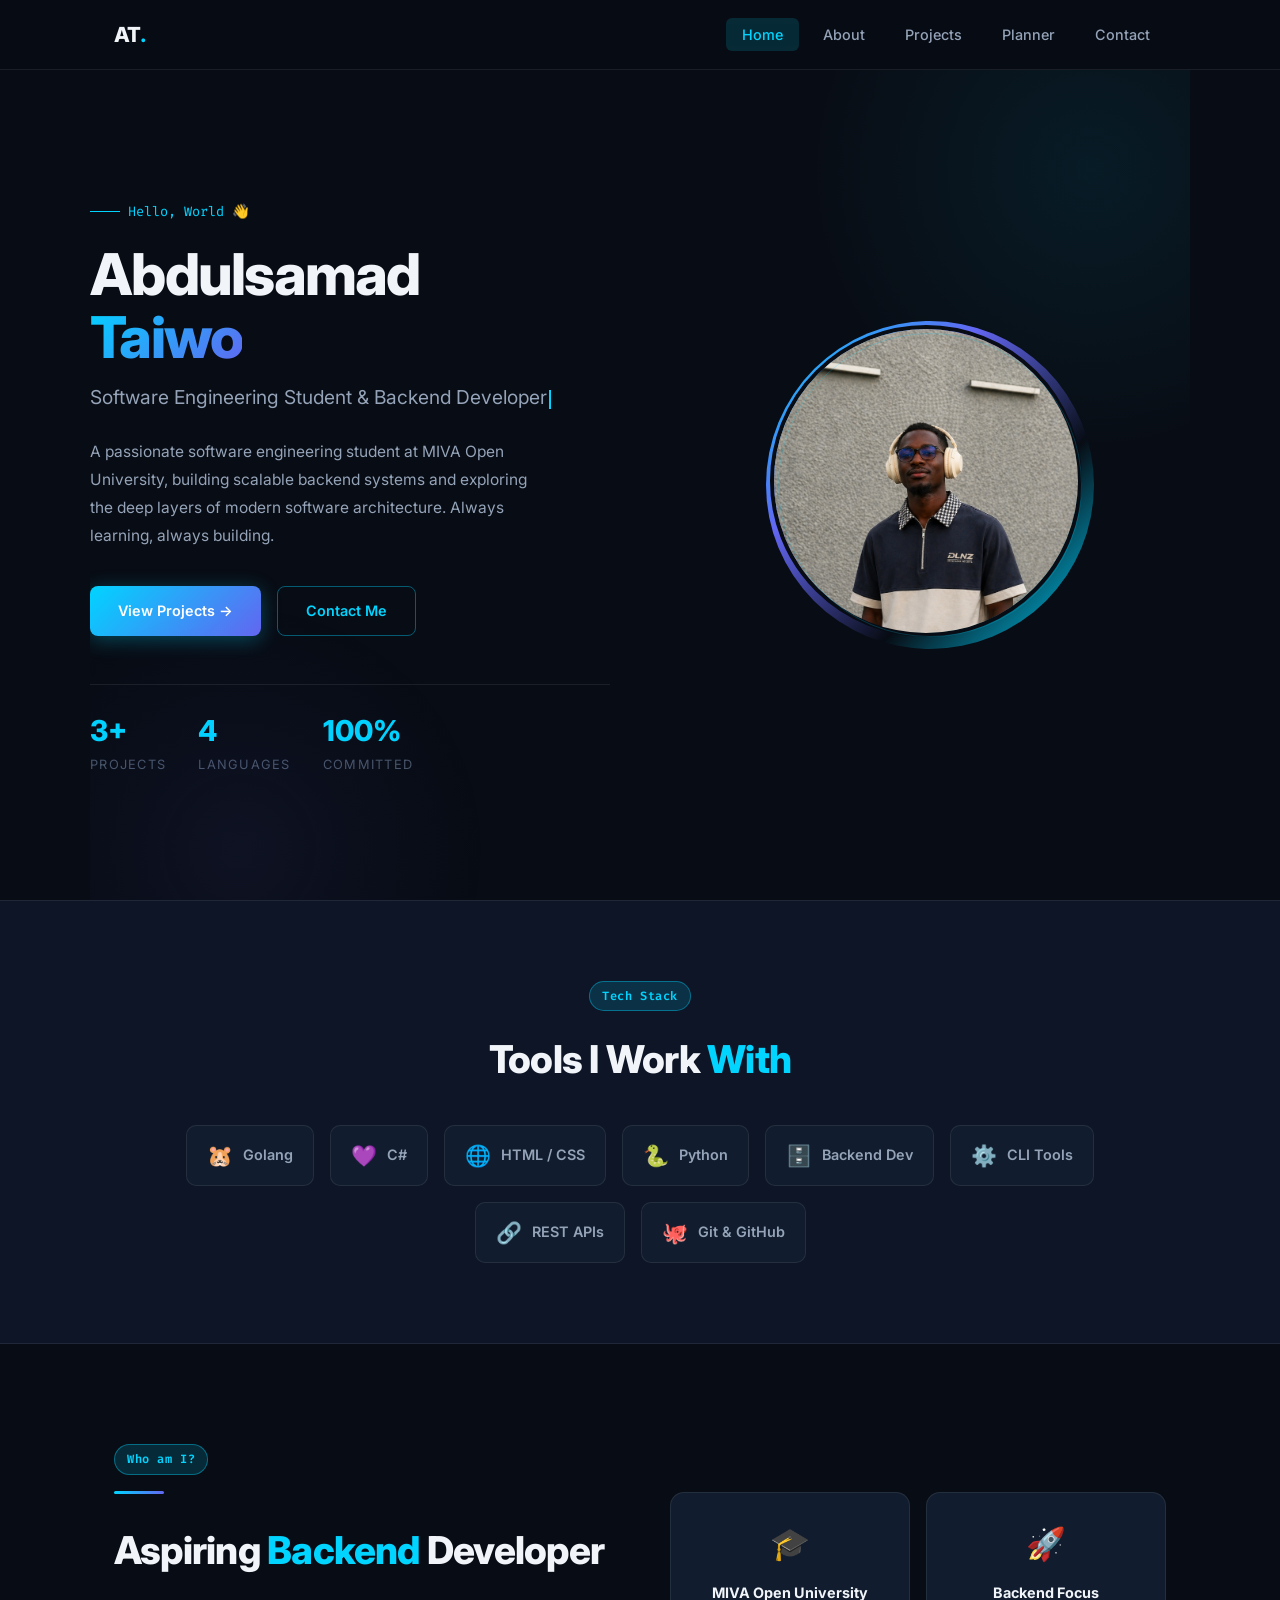
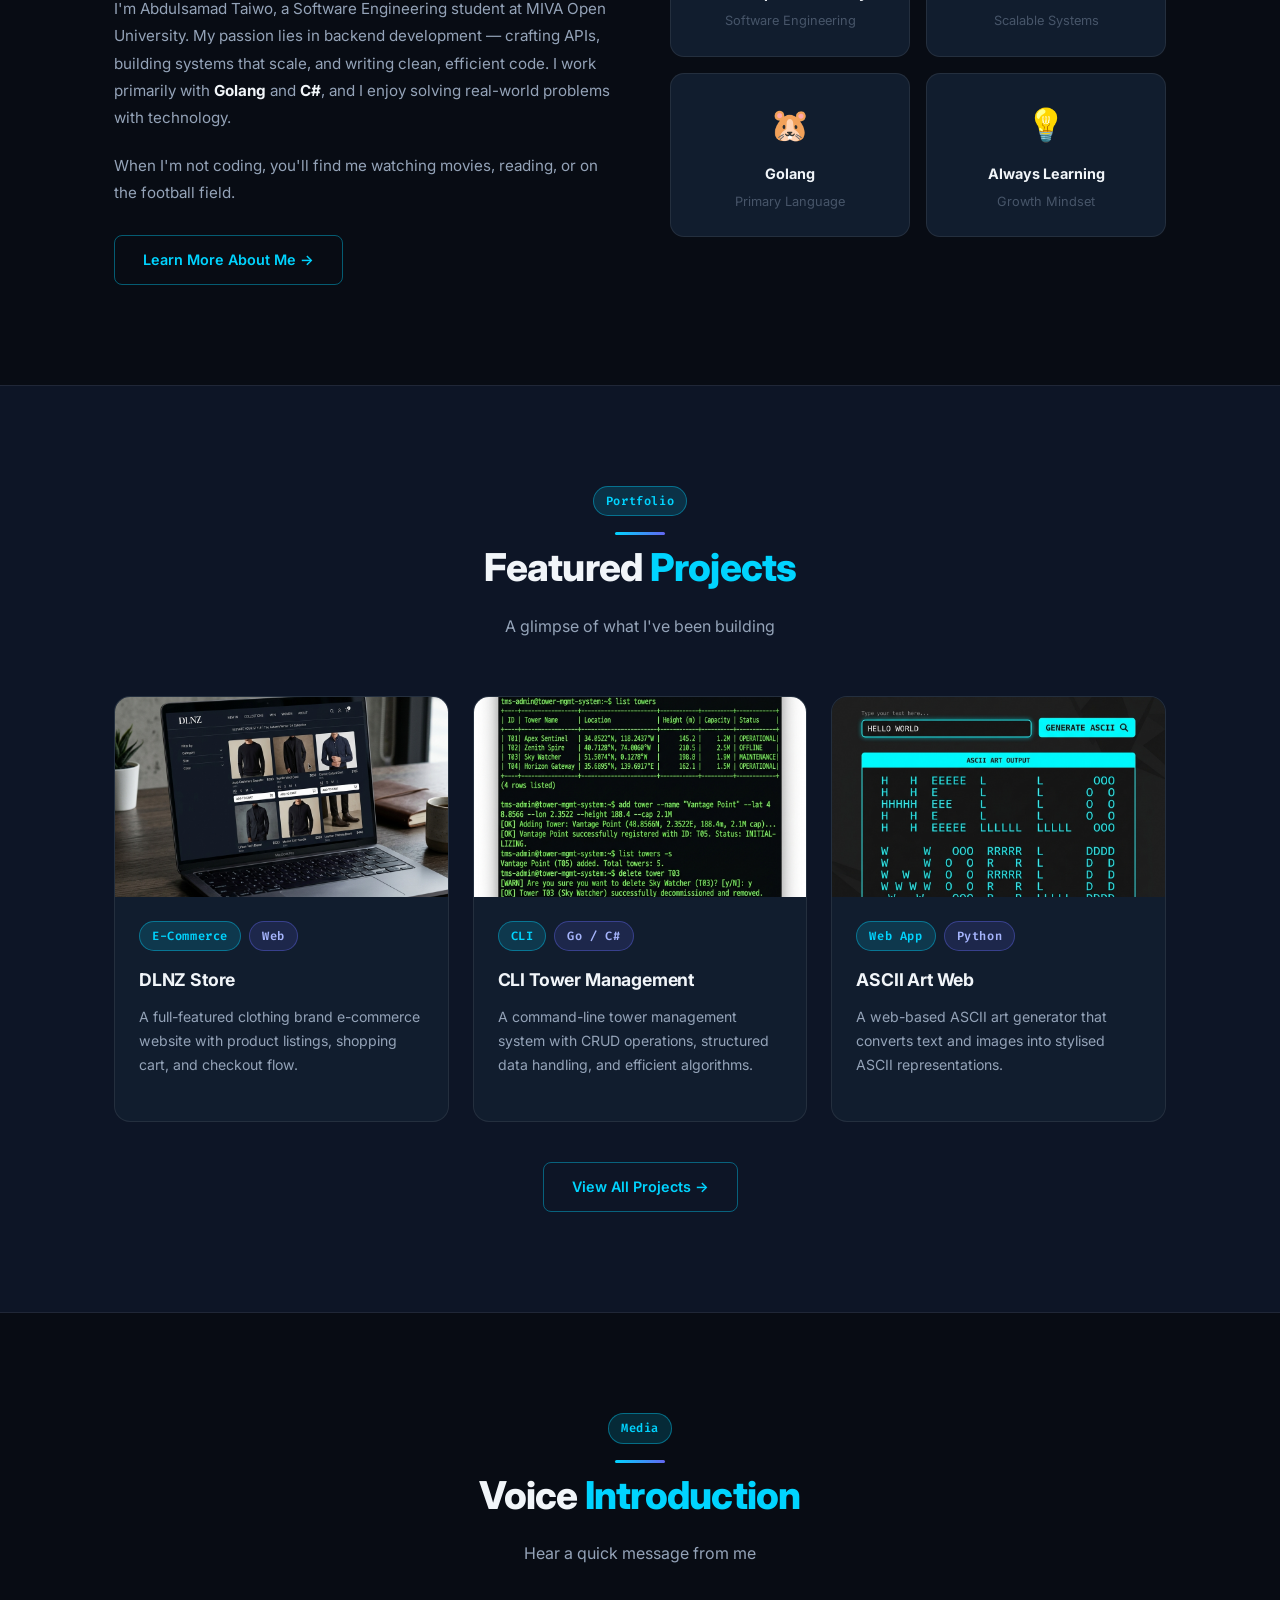
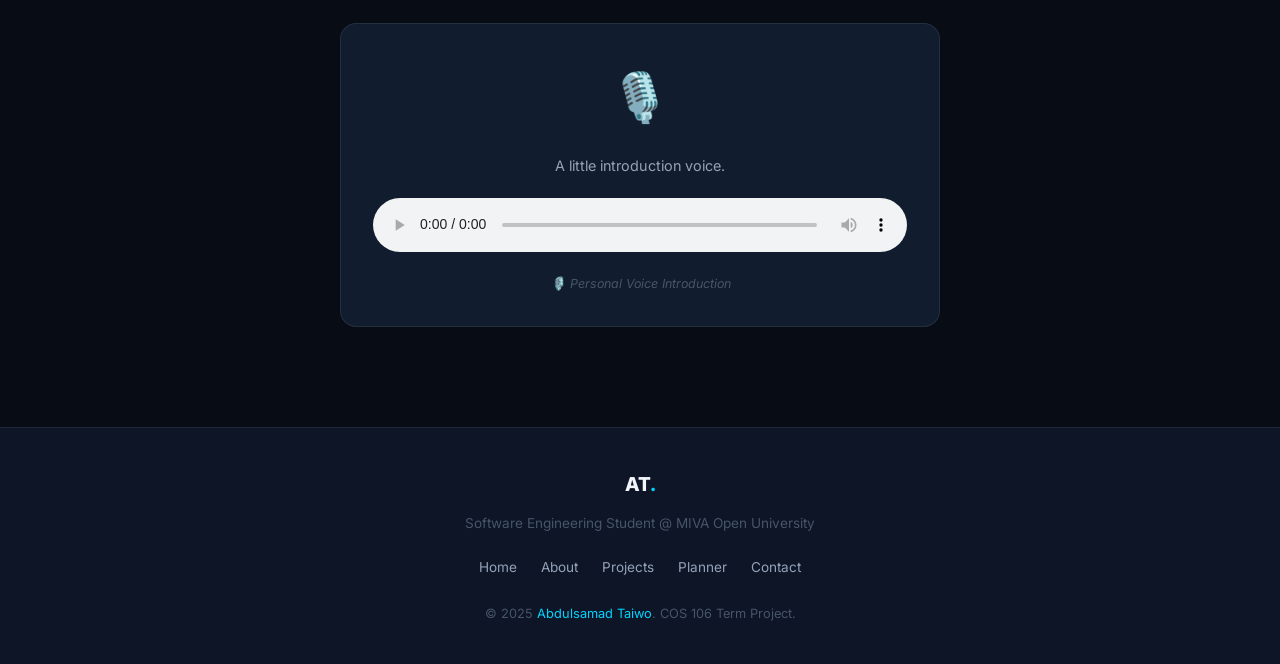
==== index.html @ 5948e398 "Update multimedia section text to introduction voice" ====
<!DOCTYPE html>
<html lang="en">
<head>
  <meta charset="UTF-8" />
  <meta name="viewport" content="width=device-width, initial-scale=1.0" />
  <title>Abdulsamad Taiwo | Software Engineering Student</title>
  <meta name="description" content="Personal academic portfolio of Abdulsamad Taiwo – Software Engineering student at MIVA Open University, aspiring backend developer." />
  <link rel="stylesheet" href="css/style.css" />
</head>
<body>

  <!-- ===== NAVIGATION ===== -->
  <nav class="navbar" id="navbar">
    <div class="nav-container">
      <a href="index.html" class="nav-logo">AT<span>.</span></a>
      <ul class="nav-links" id="navLinks">
        <li><a href="index.html" class="active">Home</a></li>
        <li><a href="about.html">About</a></li>
        <li><a href="projects.html">Projects</a></li>
        <li><a href="planner.html">Planner</a></li>
        <li><a href="contact.html">Contact</a></li>
      </ul>
      <div class="nav-hamburger" id="hamburger" role="button" aria-label="Toggle menu" tabindex="0">
        <span></span><span></span><span></span>
      </div>
    </div>
  </nav>

  <div class="page-content">

    <!-- ===== HERO SECTION ===== -->
    <section class="hero section container">
      <div class="hero-grid">
        <div class="hero-content">
          <span class="hero-eyebrow">Hello, World 👋</span>

          <h1 class="hero-name">
            Abdulsamad<br>
            <span class="highlight">Taiwo</span>
          </h1>

          <p class="hero-role">
            Software Engineering Student &amp;
            <span id="typewriter"></span><span class="cursor"></span>
          </p>

          <p class="hero-bio">
            A passionate software engineering student at MIVA Open University,
            building scalable backend systems and exploring the deep layers of
            modern software architecture. Always learning, always building.
          </p>

          <div class="hero-actions">
            <a href="projects.html" class="btn btn-primary" id="view-projects-btn">
              View Projects &rarr;
            </a>
            <a href="contact.html" class="btn btn-outline" id="contact-btn">
              Contact Me
            </a>
          </div>

          <div class="hero-stats">
            <div>
              <span class="hero-stat-num">3+</span>
              <span class="hero-stat-label">Projects</span>
            </div>
            <div>
              <span class="hero-stat-num">4</span>
              <span class="hero-stat-label">Languages</span>
            </div>
            <div>
              <span class="hero-stat-num">100%</span>
              <span class="hero-stat-label">Committed</span>
            </div>
          </div>
        </div>

        <div class="hero-image-wrapper">
          <div class="hero-photo-ring animate-float">
            <img src="assets/images/profile.jpg" alt="Abdulsamad Taiwo" id="hero-photo" />
            <div class="ring-inner"></div>
          </div>
        </div>
      </div>
    </section>

    <!-- ===== SKILLS PREVIEW ===== -->
    <section class="skills-preview">
      <div class="container">
        <div style="text-align:center; margin-bottom:32px;">
          <div class="tag">Tech Stack</div>
          <h2 class="section-title" style="margin-top:16px;">
            Tools I Work <span>With</span>
          </h2>
        </div>
        <div class="skills-scroll">
          <div class="skill-badge fade-in-on-scroll">
            <span class="icon">🐹</span> Golang
          </div>
          <div class="skill-badge fade-in-on-scroll">
            <span class="icon">💜</span> C#
          </div>
          <div class="skill-badge fade-in-on-scroll">
            <span class="icon">🌐</span> HTML / CSS
          </div>
          <div class="skill-badge fade-in-on-scroll">
            <span class="icon">🐍</span> Python
          </div>
          <div class="skill-badge fade-in-on-scroll">
            <span class="icon">🗄️</span> Backend Dev
          </div>
          <div class="skill-badge fade-in-on-scroll">
            <span class="icon">⚙️</span> CLI Tools
          </div>
          <div class="skill-badge fade-in-on-scroll">
            <span class="icon">🔗</span> REST APIs
          </div>
          <div class="skill-badge fade-in-on-scroll">
            <span class="icon">🐙</span> Git &amp; GitHub
          </div>
        </div>
      </div>
    </section>

    <!-- ===== QUICK ABOUT ===== -->
    <section class="section">
      <div class="container">
        <div style="display:grid; grid-template-columns:1fr 1fr; gap:60px; align-items:center;">
          <div class="fade-in-on-scroll">
            <div class="tag">Who am I?</div>
            <div class="accent-line"></div>
            <h2 class="section-title">Aspiring <span>Backend</span> Developer</h2>
            <p style="color:var(--text-secondary); line-height:1.8; margin-bottom:20px; font-size:0.95rem;">
              I'm Abdulsamad Taiwo, a Software Engineering student at MIVA Open University.
              My passion lies in backend development — crafting APIs, building systems that scale,
              and writing clean, efficient code. I work primarily with <strong style="color:var(--text-primary)">Golang</strong> and <strong style="color:var(--text-primary)">C#</strong>,
              and I enjoy solving real-world problems with technology.
            </p>
            <p style="color:var(--text-secondary); line-height:1.8; margin-bottom:28px; font-size:0.95rem;">
              When I'm not coding, you'll find me watching movies, reading, or on the football field.
            </p>
            <a href="about.html" class="btn btn-outline" id="learn-more-btn">Learn More About Me &rarr;</a>
          </div>

          <div class="fade-in-on-scroll" style="display:grid; grid-template-columns:1fr 1fr; gap:16px;">
            <!-- Mini cards -->
            <div style="background:var(--bg-card); border:1px solid var(--border); border-radius:14px; padding:24px; text-align:center; transition:all 0.3s ease;">
              <div style="font-size:2rem; margin-bottom:10px;">🎓</div>
              <div style="font-weight:700; font-size:0.9rem;">MIVA Open University</div>
              <div style="color:var(--text-muted); font-size:0.8rem; margin-top:4px;">Software Engineering</div>
            </div>
            <div style="background:var(--bg-card); border:1px solid var(--border); border-radius:14px; padding:24px; text-align:center; transition:all 0.3s ease;">
              <div style="font-size:2rem; margin-bottom:10px;">🚀</div>
              <div style="font-weight:700; font-size:0.9rem;">Backend Focus</div>
              <div style="color:var(--text-muted); font-size:0.8rem; margin-top:4px;">Scalable Systems</div>
            </div>
            <div style="background:var(--bg-card); border:1px solid var(--border); border-radius:14px; padding:24px; text-align:center; transition:all 0.3s ease;">
              <div style="font-size:2rem; margin-bottom:10px;">🐹</div>
              <div style="font-weight:700; font-size:0.9rem;">Golang</div>
              <div style="color:var(--text-muted); font-size:0.8rem; margin-top:4px;">Primary Language</div>
            </div>
            <div style="background:var(--bg-card); border:1px solid var(--border); border-radius:14px; padding:24px; text-align:center; transition:all 0.3s ease;">
              <div style="font-size:2rem; margin-bottom:10px;">💡</div>
              <div style="font-weight:700; font-size:0.9rem;">Always Learning</div>
              <div style="color:var(--text-muted); font-size:0.8rem; margin-top:4px;">Growth Mindset</div>
            </div>
          </div>
        </div>
      </div>
    </section>

    <!-- ===== FEATURED PROJECTS PREVIEW ===== -->
    <section class="section" style="background:var(--bg-secondary); border-top:1px solid var(--border); border-bottom:1px solid var(--border);">
      <div class="container">
        <div style="text-align:center; margin-bottom:48px;" class="fade-in-on-scroll">
          <div class="tag">Portfolio</div>
          <div class="accent-line" style="margin:16px auto 0;"></div>
          <h2 class="section-title">Featured <span>Projects</span></h2>
          <p class="section-subtitle">A glimpse of what I've been building</p>
        </div>

        <div style="display:grid; grid-template-columns:repeat(auto-fit, minmax(280px,1fr)); gap:24px;">
          <a href="https://dlnz-store.vercel.app" target="_blank" rel="noopener" class="project-card fade-in-on-scroll" id="featured-dlnz">
            <img src="assets/images/dlnz-store.png" alt="DLNZ Store" class="project-img" />
            <div class="project-body">
              <div class="project-tags">
                <span class="tag">E-Commerce</span>
                <span class="tag purple">Web</span>
              </div>
              <h3 class="project-title">DLNZ Store</h3>
              <p class="project-desc">A full-featured clothing brand e-commerce website with product listings, shopping cart, and checkout flow.</p>
            </div>
          </a>

          <a href="https://github.com/abdulsamadtaiwo648-dotcom/TowerSystem" target="_blank" rel="noopener" class="project-card fade-in-on-scroll" id="featured-tower">
            <img src="assets/images/tower-system.png" alt="Tower System CLI" class="project-img" />
            <div class="project-body">
              <div class="project-tags">
                <span class="tag">CLI</span>
                <span class="tag purple">Go / C#</span>
              </div>
              <h3 class="project-title">CLI Tower Management</h3>
              <p class="project-desc">A command-line tower management system with CRUD operations, structured data handling, and efficient algorithms.</p>
            </div>
          </a>

          <a href="#" class="project-card fade-in-on-scroll" id="featured-ascii">
            <img src="assets/images/ascii-art.png" alt="ASCII Art Web" class="project-img" />
            <div class="project-body">
              <div class="project-tags">
                <span class="tag">Web App</span>
                <span class="tag purple">Python</span>
              </div>
              <h3 class="project-title">ASCII Art Web</h3>
              <p class="project-desc">A web-based ASCII art generator that converts text and images into stylised ASCII representations.</p>
            </div>
          </a>
        </div>

        <div style="text-align:center; margin-top:40px;">
          <a href="projects.html" class="btn btn-outline" id="all-projects-btn">View All Projects &rarr;</a>
        </div>
      </div>
    </section>

    <!-- ===== MULTIMEDIA SECTION ===== -->
    <section class="section">
      <div class="container">
        <div class="fade-in-on-scroll" style="text-align:center; margin-bottom:40px;">
          <div class="tag">Media</div>
          <div class="accent-line" style="margin:16px auto 0;"></div>
          <h2 class="section-title">Voice <span>Introduction</span></h2>
          <p class="section-subtitle">Hear a quick message from me</p>
        </div>
        <div class="fade-in-on-scroll" style="max-width:600px; margin:0 auto; background:var(--bg-card); border:1px solid var(--border); border-radius:16px; padding:32px; text-align:center;">
          <div style="font-size:3rem; margin-bottom:16px;">🎙️</div>
          <p style="color:var(--text-secondary); margin-bottom:20px; font-size:0.9rem;">
            A little introduction voice.
          </p>
          <audio controls style="width:100%; accent-color:var(--accent);" id="coder-audio">
            <source src="assets/audio/my-voice.m4a" type="audio/mp4" />
            Your browser does not support the audio element.
          </audio>
          <p style="color:var(--text-muted); font-size:0.78rem; margin-top:12px; font-style:italic;">
            🎙️ Personal Voice Introduction
          </p>
        </div>
      </div>
    </section>

  </div>

  <!-- ===== FOOTER ===== -->
  <footer class="footer">
    <div class="container">
      <div class="footer-logo">AT<span>.</span></div>
      <p class="footer-text">Software Engineering Student @ MIVA Open University</p>
      <nav class="footer-nav">
        <a href="index.html">Home</a>
        <a href="about.html">About</a>
        <a href="projects.html">Projects</a>
        <a href="planner.html">Planner</a>
        <a href="contact.html">Contact</a>
      </nav>
      <p class="footer-copy">&copy; 2025 <span>Abdulsamad Taiwo</span>. COS 106 Term Project.</p>
    </div>
  </footer>

  <script src="js/main.js"></script>
</body>
</html>
---- css/style.css ----
/* ===================================================
   Abdulsamad Taiwo – Portfolio Website
   External Stylesheet | COS 106 Term Project
   =================================================== */

/* --- Google Fonts Import --- */
@import url('https://fonts.googleapis.com/css2?family=Inter:wght@300;400;500;600;700;800&family=Fira+Code:wght@400;500&display=swap');

/* ===================================================
   CSS CUSTOM PROPERTIES (Design Tokens)
   =================================================== */
:root {
  /* Background Colours */
  --bg-primary:    #080c14;
  --bg-secondary:  #0d1526;
  --bg-card:       #111d2e;
  --bg-card-hover: #162338;
  --bg-input:      #0d1526;

  /* Accent Colours */
  --accent:        #00d4ff;
  --accent-dim:    rgba(0, 212, 255, 0.15);
  --accent-2:      #6366f1;
  --accent-2-dim:  rgba(99, 102, 241, 0.15);
  --success:       #22c55e;
  --danger:        #ef4444;
  --warning:       #f59e0b;

  /* Text Colours */
  --text-primary:   #f1f5f9;
  --text-secondary: #94a3b8;
  --text-muted:     #475569;

  /* Border */
  --border:         rgba(255,255,255,0.08);
  --border-accent:  rgba(0, 212, 255, 0.4);

  /* Typography */
  --font-main:  'Inter', sans-serif;
  --font-code:  'Fira Code', monospace;

  /* Spacing */
  --nav-height: 70px;

  /* Transitions */
  --transition: 0.3s ease;
  --transition-slow: 0.6s ease;

  /* Shadows */
  --shadow-card:   0 4px 24px rgba(0,0,0,0.4);
  --shadow-accent: 0 0 30px rgba(0, 212, 255, 0.2);
  --glow:          0 0 20px rgba(0, 212, 255, 0.5);
}

/* ===================================================
   RESET & BASE
   =================================================== */
*, *::before, *::after { box-sizing: border-box; margin: 0; padding: 0; }

html { scroll-behavior: smooth; font-size: 16px; }

body {
  font-family: var(--font-main);
  background: var(--bg-primary);
  color: var(--text-primary);
  line-height: 1.7;
  overflow-x: hidden;
}

a { text-decoration: none; color: inherit; }
ul { list-style: none; }
img { max-width: 100%; display: block; }
button { font-family: var(--font-main); cursor: pointer; border: none; outline: none; }
input, textarea, select { font-family: var(--font-main); }

/* ===================================================
   SCROLLBAR
   =================================================== */
::-webkit-scrollbar { width: 6px; }
::-webkit-scrollbar-track { background: var(--bg-primary); }
::-webkit-scrollbar-thumb { background: var(--accent); border-radius: 3px; }

/* ===================================================
   UTILITY CLASSES
   =================================================== */
.container {
  max-width: 1100px;
  margin: 0 auto;
  padding: 0 24px;
}

.section {
  padding: 100px 0;
}

.section-title {
  font-size: clamp(1.8rem, 4vw, 2.4rem);
  font-weight: 800;
  margin-bottom: 12px;
  letter-spacing: -0.02em;
}

.section-title span {
  color: var(--accent);
}

.section-subtitle {
  color: var(--text-secondary);
  font-size: 1rem;
  margin-bottom: 56px;
}

.accent-line {
  width: 50px;
  height: 3px;
  background: linear-gradient(90deg, var(--accent), var(--accent-2));
  border-radius: 2px;
  margin: 16px 0 24px 0;
}

.tag {
  display: inline-block;
  padding: 4px 12px;
  background: var(--accent-dim);
  color: var(--accent);
  border: 1px solid var(--border-accent);
  border-radius: 100px;
  font-size: 0.75rem;
  font-weight: 600;
  font-family: var(--font-code);
  letter-spacing: 0.05em;
}

.tag.purple {
  background: var(--accent-2-dim);
  color: #a5b4fc;
  border-color: rgba(99,102,241,0.4);
}

.btn {
  display: inline-flex;
  align-items: center;
  gap: 8px;
  padding: 12px 28px;
  border-radius: 8px;
  font-weight: 600;
  font-size: 0.9rem;
  transition: all var(--transition);
  cursor: pointer;
}

.btn-primary {
  background: linear-gradient(135deg, var(--accent), var(--accent-2));
  color: #fff;
  box-shadow: 0 4px 20px rgba(0,212,255,0.3);
}

.btn-primary:hover {
  transform: translateY(-2px);
  box-shadow: 0 8px 30px rgba(0,212,255,0.45);
}

.btn-outline {
  background: transparent;
  color: var(--accent);
  border: 1px solid var(--border-accent);
}

.btn-outline:hover {
  background: var(--accent-dim);
  transform: translateY(-2px);
}

/* ===================================================
   NAVIGATION
   =================================================== */
.navbar {
  position: fixed;
  top: 0;
  left: 0;
  width: 100%;
  height: var(--nav-height);
  background: rgba(8, 12, 20, 0.85);
  backdrop-filter: blur(20px);
  -webkit-backdrop-filter: blur(20px);
  border-bottom: 1px solid var(--border);
  z-index: 1000;
  transition: all var(--transition);
}

.navbar.scrolled {
  box-shadow: 0 4px 30px rgba(0,0,0,0.5);
}

.nav-container {
  max-width: 1100px;
  margin: 0 auto;
  padding: 0 24px;
  height: 100%;
  display: flex;
  align-items: center;
  justify-content: space-between;
}

.nav-logo {
  font-size: 1.3rem;
  font-weight: 800;
  letter-spacing: -0.03em;
  color: var(--text-primary);
}

.nav-logo span {
  color: var(--accent);
}

.nav-links {
  display: flex;
  align-items: center;
  gap: 8px;
}

.nav-links a {
  padding: 8px 16px;
  border-radius: 6px;
  font-size: 0.9rem;
  font-weight: 500;
  color: var(--text-secondary);
  transition: all var(--transition);
  position: relative;
}

.nav-links a:hover,
.nav-links a.active {
  color: var(--accent);
  background: var(--accent-dim);
}

.nav-hamburger {
  display: none;
  flex-direction: column;
  gap: 5px;
  cursor: pointer;
  padding: 8px;
  border-radius: 6px;
  transition: background var(--transition);
}

.nav-hamburger:hover { background: var(--accent-dim); }

.nav-hamburger span {
  display: block;
  width: 22px;
  height: 2px;
  background: var(--text-primary);
  border-radius: 2px;
  transition: all var(--transition);
}

.nav-hamburger.open span:nth-child(1) { transform: translateY(7px) rotate(45deg); }
.nav-hamburger.open span:nth-child(2) { opacity: 0; }
.nav-hamburger.open span:nth-child(3) { transform: translateY(-7px) rotate(-45deg); }

/* ===================================================
   PAGE WRAPPER
   =================================================== */
.page-content {
  margin-top: var(--nav-height);
}

/* ===================================================
   HERO SECTION (Homepage)
   =================================================== */
.hero {
  min-height: calc(100vh - var(--nav-height));
  display: flex;
  align-items: center;
  position: relative;
  overflow: hidden;
}

.hero::before {
  content: '';
  position: absolute;
  top: -200px;
  right: -200px;
  width: 600px;
  height: 600px;
  background: radial-gradient(circle, rgba(0,212,255,0.08) 0%, transparent 70%);
  pointer-events: none;
}

.hero::after {
  content: '';
  position: absolute;
  bottom: -200px;
  left: -100px;
  width: 500px;
  height: 500px;
  background: radial-gradient(circle, rgba(99,102,241,0.07) 0%, transparent 70%);
  pointer-events: none;
}

.hero-grid {
  display: grid;
  grid-template-columns: 1fr 1fr;
  gap: 60px;
  align-items: center;
  width: 100%;
}

.hero-content { animation: fadeInLeft 0.8s ease forwards; }

.hero-eyebrow {
  display: inline-flex;
  align-items: center;
  gap: 8px;
  margin-bottom: 20px;
  font-size: 0.85rem;
  color: var(--accent);
  font-family: var(--font-code);
}

.hero-eyebrow::before {
  content: '';
  display: block;
  width: 30px;
  height: 1px;
  background: var(--accent);
}

.hero-name {
  font-size: clamp(2.4rem, 5vw, 3.6rem);
  font-weight: 800;
  line-height: 1.1;
  letter-spacing: -0.03em;
  margin-bottom: 12px;
}

.hero-name .highlight {
  background: linear-gradient(135deg, var(--accent), var(--accent-2));
  -webkit-background-clip: text;
  -webkit-text-fill-color: transparent;
  background-clip: text;
}

.hero-role {
  font-size: 1.2rem;
  color: var(--text-secondary);
  margin-bottom: 24px;
  font-weight: 400;
}

.hero-bio {
  color: var(--text-secondary);
  font-size: 0.97rem;
  max-width: 460px;
  margin-bottom: 36px;
  line-height: 1.8;
}

.hero-actions {
  display: flex;
  gap: 16px;
  flex-wrap: wrap;
}

.hero-image-wrapper {
  display: flex;
  justify-content: center;
  animation: fadeInRight 0.8s ease forwards;
}

.hero-photo-ring {
  position: relative;
  width: 320px;
  height: 320px;
}

.hero-photo-ring::before {
  content: '';
  position: absolute;
  inset: -4px;
  border-radius: 50%;
  background: linear-gradient(135deg, var(--accent), var(--accent-2), transparent, var(--accent));
  animation: spin 6s linear infinite;
  z-index: 0;
}

.hero-photo-ring img {
  width: 312px;
  height: 312px;
  border-radius: 50%;
  object-fit: cover;
  object-position: top center;
  position: relative;
  z-index: 1;
  border: 4px solid var(--bg-primary);
}

.hero-photo-ring .ring-inner {
  position: absolute;
  inset: 8px;
  border-radius: 50%;
  border: 1px solid rgba(0,212,255,0.2);
  z-index: 2;
  pointer-events: none;
}

.hero-stats {
  display: flex;
  gap: 32px;
  margin-top: 48px;
  padding-top: 32px;
  border-top: 1px solid var(--border);
}

.hero-stat-num {
  font-size: 1.8rem;
  font-weight: 800;
  color: var(--accent);
  display: block;
  line-height: 1;
  margin-bottom: 4px;
}

.hero-stat-label {
  font-size: 0.8rem;
  color: var(--text-muted);
  text-transform: uppercase;
  letter-spacing: 0.1em;
}

/* ===================================================
   SKILL BADGES (Homepage)
   =================================================== */
.skills-preview {
  padding: 80px 0;
  background: var(--bg-secondary);
  border-top: 1px solid var(--border);
  border-bottom: 1px solid var(--border);
}

.skills-scroll {
  display: flex;
  gap: 16px;
  flex-wrap: wrap;
  justify-content: center;
}

.skill-badge {
  display: flex;
  align-items: center;
  gap: 10px;
  padding: 12px 20px;
  background: var(--bg-card);
  border: 1px solid var(--border);
  border-radius: 10px;
  font-size: 0.9rem;
  font-weight: 600;
  transition: all var(--transition);
  color: var(--text-secondary);
}

.skill-badge:hover {
  border-color: var(--border-accent);
  color: var(--accent);
  background: var(--accent-dim);
  transform: translateY(-3px);
  box-shadow: var(--shadow-accent);
}

.skill-badge .icon {
  font-size: 1.3rem;
}

/* ===================================================
   PAGE HERO (inner pages)
   =================================================== */
.page-hero {
  padding: 80px 0 60px;
  background: var(--bg-secondary);
  border-bottom: 1px solid var(--border);
  text-align: center;
  position: relative;
  overflow: hidden;
}

.page-hero::before {
  content: '';
  position: absolute;
  top: 0; left: 0; right: 0; bottom: 0;
  background: radial-gradient(ellipse at 50% 0%, rgba(0,212,255,0.07) 0%, transparent 70%);
  pointer-events: none;
}

.page-hero-tag {
  display: inline-block;
  margin-bottom: 16px;
}

.page-hero h1 {
  font-size: clamp(2rem, 4vw, 3rem);
  font-weight: 800;
  letter-spacing: -0.03em;
}

.page-hero p {
  color: var(--text-secondary);
  margin-top: 12px;
  font-size: 1rem;
  max-width: 500px;
  margin-left: auto;
  margin-right: auto;
}

/* ===================================================
   ABOUT PAGE
   =================================================== */
.about-grid {
  display: grid;
  grid-template-columns: 1fr 1fr;
  gap: 60px;
  align-items: start;
}

.about-photo-card {
  position: sticky;
  top: 100px;
}

.about-photo-card img {
  width: 100%;
  border-radius: 16px;
  object-fit: cover;
  object-position: top center;
  max-height: 480px;
  border: 1px solid var(--border);
}

.about-photo-overlay {
  margin-top: 16px;
  padding: 20px;
  background: var(--bg-card);
  border: 1px solid var(--border);
  border-radius: 12px;
  display: flex;
  flex-direction: column;
  gap: 8px;
}

.about-info-row {
  display: flex;
  justify-content: space-between;
  font-size: 0.88rem;
}

.about-info-row .label { color: var(--text-muted); }
.about-info-row .value { color: var(--text-primary); font-weight: 500; }

/* Skills Progress Bars */
.skills-list { display: flex; flex-direction: column; gap: 20px; }

.skill-item {}

.skill-header {
  display: flex;
  justify-content: space-between;
  margin-bottom: 8px;
  font-size: 0.9rem;
}

.skill-header .name { font-weight: 600; }
.skill-header .pct { color: var(--accent); font-family: var(--font-code); }

.skill-bar {
  height: 6px;
  background: var(--bg-card);
  border-radius: 100px;
  overflow: hidden;
}

.skill-fill {
  height: 100%;
  background: linear-gradient(90deg, var(--accent), var(--accent-2));
  border-radius: 100px;
  width: 0;
  transition: width 1.2s cubic-bezier(0.4, 0, 0.2, 1);
}

/* Education Table */
.edu-table {
  width: 100%;
  border-collapse: collapse;
  margin-top: 8px;
  font-size: 0.9rem;
}

.edu-table th {
  text-align: left;
  padding: 12px 16px;
  background: var(--bg-secondary);
  color: var(--text-muted);
  font-size: 0.78rem;
  text-transform: uppercase;
  letter-spacing: 0.08em;
  font-weight: 600;
}

.edu-table td {
  padding: 14px 16px;
  border-bottom: 1px solid var(--border);
  color: var(--text-secondary);
}

.edu-table tr:last-child td { border-bottom: none; }

.edu-table td:first-child { color: var(--text-primary); font-weight: 500; }

.edu-table td .badge {
  display: inline-block;
  padding: 2px 10px;
  border-radius: 100px;
  font-size: 0.75rem;
  font-weight: 600;
}

.badge-current {
  background: rgba(34,197,94,0.15);
  color: var(--success);
  border: 1px solid rgba(34,197,94,0.3);
}

/* Hobbies Grid */
.hobbies-grid {
  display: grid;
  grid-template-columns: repeat(3, 1fr);
  gap: 16px;
  margin-top: 8px;
}

.hobby-card {
  background: var(--bg-card);
  border: 1px solid var(--border);
  border-radius: 12px;
  padding: 24px 16px;
  text-align: center;
  transition: all var(--transition);
}

.hobby-card:hover {
  border-color: var(--border-accent);
  background: var(--accent-dim);
  transform: translateY(-4px);
}

.hobby-card .icon { font-size: 2rem; margin-bottom: 8px; }
.hobby-card .name { font-size: 0.85rem; font-weight: 600; color: var(--text-secondary); }

/* ===================================================
   PROJECTS PAGE
   =================================================== */
.projects-grid {
  display: grid;
  grid-template-columns: repeat(auto-fit, minmax(320px, 1fr));
  gap: 28px;
}

.project-card {
  background: var(--bg-card);
  border: 1px solid var(--border);
  border-radius: 16px;
  overflow: hidden;
  transition: all var(--transition);
  display: flex;
  flex-direction: column;
}

.project-card:hover {
  border-color: var(--border-accent);
  transform: translateY(-6px);
  box-shadow: var(--shadow-accent);
}

.project-img {
  width: 100%;
  height: 200px;
  object-fit: cover;
  transition: transform var(--transition-slow);
}

.project-card:hover .project-img { transform: scale(1.04); }

.project-body {
  padding: 24px;
  flex: 1;
  display: flex;
  flex-direction: column;
}

.project-tags { display: flex; gap: 8px; flex-wrap: wrap; margin-bottom: 14px; }

.project-title {
  font-size: 1.1rem;
  font-weight: 700;
  margin-bottom: 10px;
  letter-spacing: -0.01em;
}

.project-desc {
  color: var(--text-secondary);
  font-size: 0.88rem;
  line-height: 1.7;
  flex: 1;
  margin-bottom: 20px;
}

.project-links {
  display: flex;
  gap: 12px;
  margin-top: auto;
}

.project-link {
  display: inline-flex;
  align-items: center;
  gap: 6px;
  font-size: 0.82rem;
  font-weight: 600;
  color: var(--accent);
  transition: color var(--transition);
  padding: 6px 0;
}

.project-link:hover { color: #fff; }
.project-link svg { width: 14px; height: 14px; }

/* ===================================================
   PLANNER PAGE
   =================================================== */
.planner-layout {
  display: grid;
  grid-template-columns: 380px 1fr;
  gap: 32px;
  align-items: start;
}

.planner-form-card,
.planner-list-card {
  background: var(--bg-card);
  border: 1px solid var(--border);
  border-radius: 16px;
  padding: 28px;
}

.planner-form-card { position: sticky; top: 96px; }

.card-title {
  font-size: 1rem;
  font-weight: 700;
  margin-bottom: 20px;
  display: flex;
  align-items: center;
  gap: 8px;
}

.card-title .dot {
  width: 8px; height: 8px;
  border-radius: 50%;
  background: var(--accent);
  box-shadow: 0 0 8px var(--accent);
}

/* Form Elements */
.form-group { margin-bottom: 16px; }

.form-group label {
  display: block;
  font-size: 0.82rem;
  font-weight: 600;
  color: var(--text-secondary);
  margin-bottom: 6px;
  text-transform: uppercase;
  letter-spacing: 0.06em;
}

.form-group input,
.form-group select,
.form-group textarea {
  width: 100%;
  padding: 12px 14px;
  background: var(--bg-input);
  border: 1px solid var(--border);
  border-radius: 8px;
  color: var(--text-primary);
  font-size: 0.9rem;
  transition: border-color var(--transition), box-shadow var(--transition);
  outline: none;
}

.form-group input:focus,
.form-group select:focus,
.form-group textarea:focus {
  border-color: var(--accent);
  box-shadow: 0 0 0 3px rgba(0,212,255,0.1);
}

.form-group select { appearance: none; cursor: pointer; }

.form-group textarea { resize: vertical; min-height: 80px; }

.form-error {
  color: var(--danger);
  font-size: 0.78rem;
  margin-top: 4px;
  display: none;
}

.form-error.visible { display: block; }

.btn-add-task {
  width: 100%;
  padding: 13px;
  background: linear-gradient(135deg, var(--accent), var(--accent-2));
  color: #fff;
  font-weight: 700;
  font-size: 0.9rem;
  border-radius: 8px;
  transition: all var(--transition);
  display: flex;
  align-items: center;
  justify-content: center;
  gap: 8px;
}

.btn-add-task:hover {
  transform: translateY(-2px);
  box-shadow: 0 8px 24px rgba(0,212,255,0.3);
}

/* Task Filters */
.task-filters {
  display: flex;
  gap: 8px;
  margin-bottom: 20px;
  flex-wrap: wrap;
}

.filter-btn {
  padding: 7px 18px;
  border-radius: 100px;
  font-size: 0.82rem;
  font-weight: 600;
  background: transparent;
  color: var(--text-secondary);
  border: 1px solid var(--border);
  cursor: pointer;
  transition: all var(--transition);
}

.filter-btn:hover,
.filter-btn.active {
  background: var(--accent-dim);
  color: var(--accent);
  border-color: var(--border-accent);
}

/* Task Items */
.task-list { display: flex; flex-direction: column; gap: 12px; }

.task-item {
  background: var(--bg-secondary);
  border: 1px solid var(--border);
  border-radius: 12px;
  padding: 16px 18px;
  display: flex;
  align-items: flex-start;
  gap: 14px;
  transition: all var(--transition);
  animation: slideInUp 0.3s ease forwards;
}

.task-item.completed {
  opacity: 0.6;
  border-color: var(--border);
}

.task-item.completed .task-title {
  text-decoration: line-through;
  color: var(--text-muted);
}

.task-checkbox {
  width: 20px;
  height: 20px;
  border-radius: 6px;
  border: 2px solid var(--border-accent);
  background: transparent;
  cursor: pointer;
  flex-shrink: 0;
  display: flex;
  align-items: center;
  justify-content: center;
  transition: all var(--transition);
  margin-top: 2px;
}

.task-checkbox.checked {
  background: var(--success);
  border-color: var(--success);
}

.task-checkbox.checked::after {
  content: '✓';
  color: #fff;
  font-size: 0.75rem;
  font-weight: 700;
}

.task-body { flex: 1; min-width: 0; }

.task-title {
  font-weight: 600;
  font-size: 0.92rem;
  margin-bottom: 4px;
}

.task-meta {
  display: flex;
  gap: 10px;
  align-items: center;
  flex-wrap: wrap;
}

.task-due {
  font-size: 0.78rem;
  color: var(--text-muted);
  display: flex;
  align-items: center;
  gap: 4px;
}

.priority-badge {
  font-size: 0.72rem;
  font-weight: 700;
  padding: 2px 8px;
  border-radius: 100px;
  text-transform: uppercase;
  letter-spacing: 0.06em;
}

.priority-high   { background: rgba(239,68,68,0.15); color: #f87171; border: 1px solid rgba(239,68,68,0.3); }
.priority-medium { background: rgba(245,158,11,0.15); color: #fbbf24; border: 1px solid rgba(245,158,11,0.3); }
.priority-low    { background: rgba(34,197,94,0.15);  color: #4ade80; border: 1px solid rgba(34,197,94,0.3); }

.task-delete {
  background: none;
  border: none;
  color: var(--text-muted);
  cursor: pointer;
  padding: 4px;
  border-radius: 6px;
  transition: all var(--transition);
  flex-shrink: 0;
  display: flex;
  align-items: center;
}

.task-delete:hover { color: var(--danger); background: rgba(239,68,68,0.1); }

.task-empty {
  text-align: center;
  padding: 60px 20px;
  color: var(--text-muted);
}

.task-empty .icon { font-size: 2.5rem; margin-bottom: 12px; }
.task-empty p { font-size: 0.9rem; }

.planner-stats {
  display: grid;
  grid-template-columns: repeat(3,1fr);
  gap: 12px;
  margin-bottom: 24px;
}

.stat-mini {
  background: var(--bg-secondary);
  border: 1px solid var(--border);
  border-radius: 10px;
  padding: 14px;
  text-align: center;
}

.stat-mini-num {
  font-size: 1.5rem;
  font-weight: 800;
  color: var(--accent);
  display: block;
  line-height: 1;
}

.stat-mini-label {
  font-size: 0.72rem;
  color: var(--text-muted);
  text-transform: uppercase;
  letter-spacing: 0.08em;
  margin-top: 4px;
}

/* ===================================================
   CONTACT PAGE
   =================================================== */
.contact-layout {
  display: grid;
  grid-template-columns: 1fr 1.4fr;
  gap: 48px;
  align-items: start;
}

.contact-info { display: flex; flex-direction: column; gap: 16px; }

.contact-card {
  background: var(--bg-card);
  border: 1px solid var(--border);
  border-radius: 14px;
  padding: 24px;
  transition: border-color var(--transition);
}

.contact-card:hover { border-color: var(--border-accent); }

.contact-card-icon {
  font-size: 1.5rem;
  margin-bottom: 10px;
}

.contact-card h4 {
  font-size: 0.85rem;
  color: var(--text-muted);
  text-transform: uppercase;
  letter-spacing: 0.08em;
  margin-bottom: 4px;
}

.contact-card p {
  color: var(--text-primary);
  font-size: 0.92rem;
  font-weight: 500;
}

.contact-form-card {
  background: var(--bg-card);
  border: 1px solid var(--border);
  border-radius: 16px;
  padding: 36px;
}

.contact-form-card h3 {
  font-size: 1.3rem;
  font-weight: 700;
  margin-bottom: 24px;
}

.form-row {
  display: grid;
  grid-template-columns: 1fr 1fr;
  gap: 16px;
}

.submit-btn {
  width: 100%;
  padding: 14px;
  background: linear-gradient(135deg, var(--accent), var(--accent-2));
  color: #fff;
  font-weight: 700;
  font-size: 0.95rem;
  border-radius: 8px;
  cursor: pointer;
  border: none;
  transition: all var(--transition);
  display: flex;
  align-items: center;
  justify-content: center;
  gap: 8px;
  margin-top: 8px;
}

.submit-btn:hover {
  transform: translateY(-2px);
  box-shadow: 0 8px 28px rgba(0,212,255,0.3);
}

.form-success {
  display: none;
  text-align: center;
  padding: 40px 20px;
}

.form-success .icon { font-size: 3rem; margin-bottom: 12px; }

.form-success h4 {
  font-size: 1.2rem;
  font-weight: 700;
  margin-bottom: 8px;
}

.form-success p { color: var(--text-secondary); font-size: 0.9rem; }

/* Social Links */
.social-links {
  display: flex;
  gap: 12px;
  margin-top: 8px;
}

.social-link {
  width: 44px;
  height: 44px;
  border-radius: 10px;
  background: var(--bg-card);
  border: 1px solid var(--border);
  display: flex;
  align-items: center;
  justify-content: center;
  color: var(--text-secondary);
  font-size: 1.1rem;
  transition: all var(--transition);
  text-decoration: none;
}

.social-link:hover {
  background: var(--accent-dim);
  border-color: var(--border-accent);
  color: var(--accent);
  transform: translateY(-3px);
}

/* ===================================================
   FOOTER
   =================================================== */
.footer {
  background: var(--bg-secondary);
  border-top: 1px solid var(--border);
  padding: 40px 0;
  text-align: center;
}

.footer-logo {
  font-size: 1.2rem;
  font-weight: 800;
  margin-bottom: 12px;
}

.footer-logo span { color: var(--accent); }

.footer-text {
  color: var(--text-muted);
  font-size: 0.85rem;
  margin-bottom: 20px;
}

.footer-nav {
  display: flex;
  justify-content: center;
  gap: 24px;
  margin-bottom: 24px;
}

.footer-nav a {
  color: var(--text-secondary);
  font-size: 0.85rem;
  transition: color var(--transition);
}

.footer-nav a:hover { color: var(--accent); }

.footer-copy {
  color: var(--text-muted);
  font-size: 0.8rem;
}

.footer-copy span { color: var(--accent); }

/* ===================================================
   ANIMATIONS & KEYFRAMES
   =================================================== */
@keyframes fadeInLeft {
  from { opacity: 0; transform: translateX(-40px); }
  to   { opacity: 1; transform: translateX(0); }
}

@keyframes fadeInRight {
  from { opacity: 0; transform: translateX(40px); }
  to   { opacity: 1; transform: translateX(0); }
}

@keyframes fadeInUp {
  from { opacity: 0; transform: translateY(30px); }
  to   { opacity: 1; transform: translateY(0); }
}

@keyframes slideInUp {
  from { opacity: 0; transform: translateY(20px); }
  to   { opacity: 1; transform: translateY(0); }
}

@keyframes spin {
  from { transform: rotate(0deg); }
  to   { transform: rotate(360deg); }
}

@keyframes float {
  0%, 100% { transform: translateY(0); }
  50%       { transform: translateY(-10px); }
}

@keyframes pulse-glow {
  0%, 100% { box-shadow: 0 0 0 0 rgba(0,212,255,0.4); }
  50%       { box-shadow: 0 0 0 12px rgba(0,212,255,0); }
}

@keyframes blink {
  0%, 100% { opacity: 1; }
  50%       { opacity: 0; }
}

.animate-float { animation: float 4s ease-in-out infinite; }
.animate-fade-up { animation: fadeInUp 0.7s ease forwards; }

.fade-in-on-scroll {
  opacity: 0;
  transform: translateY(30px);
  transition: opacity 0.6s ease, transform 0.6s ease;
}

.fade-in-on-scroll.visible {
  opacity: 1;
  transform: translateY(0);
}

/* Cursor blink for typewriter */
.cursor {
  display: inline-block;
  width: 2px;
  height: 1em;
  background: var(--accent);
  margin-left: 2px;
  vertical-align: text-bottom;
  animation: blink 1s step-end infinite;
}

/* ===================================================
   RESPONSIVE DESIGN
   =================================================== */

/* Tablet (max 900px) */
@media (max-width: 900px) {
  .hero-grid {
    grid-template-columns: 1fr;
    text-align: center;
    gap: 48px;
  }

  .hero-image-wrapper { order: -1; }

  .hero-bio { margin: 0 auto 36px; }

  .hero-actions { justify-content: center; }

  .hero-stats { justify-content: center; }

  .about-grid { grid-template-columns: 1fr; }

  .about-photo-card { position: static; }

  .contact-layout { grid-template-columns: 1fr; }

  .planner-layout { grid-template-columns: 1fr; }

  .planner-form-card { position: static; }

  .form-row { grid-template-columns: 1fr; }
}

/* Mobile (max 640px) */
@media (max-width: 640px) {
  .section { padding: 70px 0; }

  .nav-links {
    display: none;
    position: fixed;
    top: var(--nav-height);
    left: 0;
    right: 0;
    background: rgba(8,12,20,0.97);
    backdrop-filter: blur(20px);
    flex-direction: column;
    padding: 24px;
    border-bottom: 1px solid var(--border);
    gap: 4px;
  }

  .nav-links.open { display: flex; }

  .nav-links a {
    width: 100%;
    padding: 12px 16px;
    font-size: 1rem;
  }

  .nav-hamburger { display: flex; }

  .hero-photo-ring { width: 240px; height: 240px; }
  .hero-photo-ring img { width: 232px; height: 232px; }

  .hero-stats { gap: 20px; }

  .hobbies-grid { grid-template-columns: repeat(3,1fr); }

  .projects-grid { grid-template-columns: 1fr; }

  .planner-stats { grid-template-columns: repeat(3,1fr); }
}

@media (max-width: 400px) {
  .hobbies-grid { grid-template-columns: 1fr 1fr; }
}
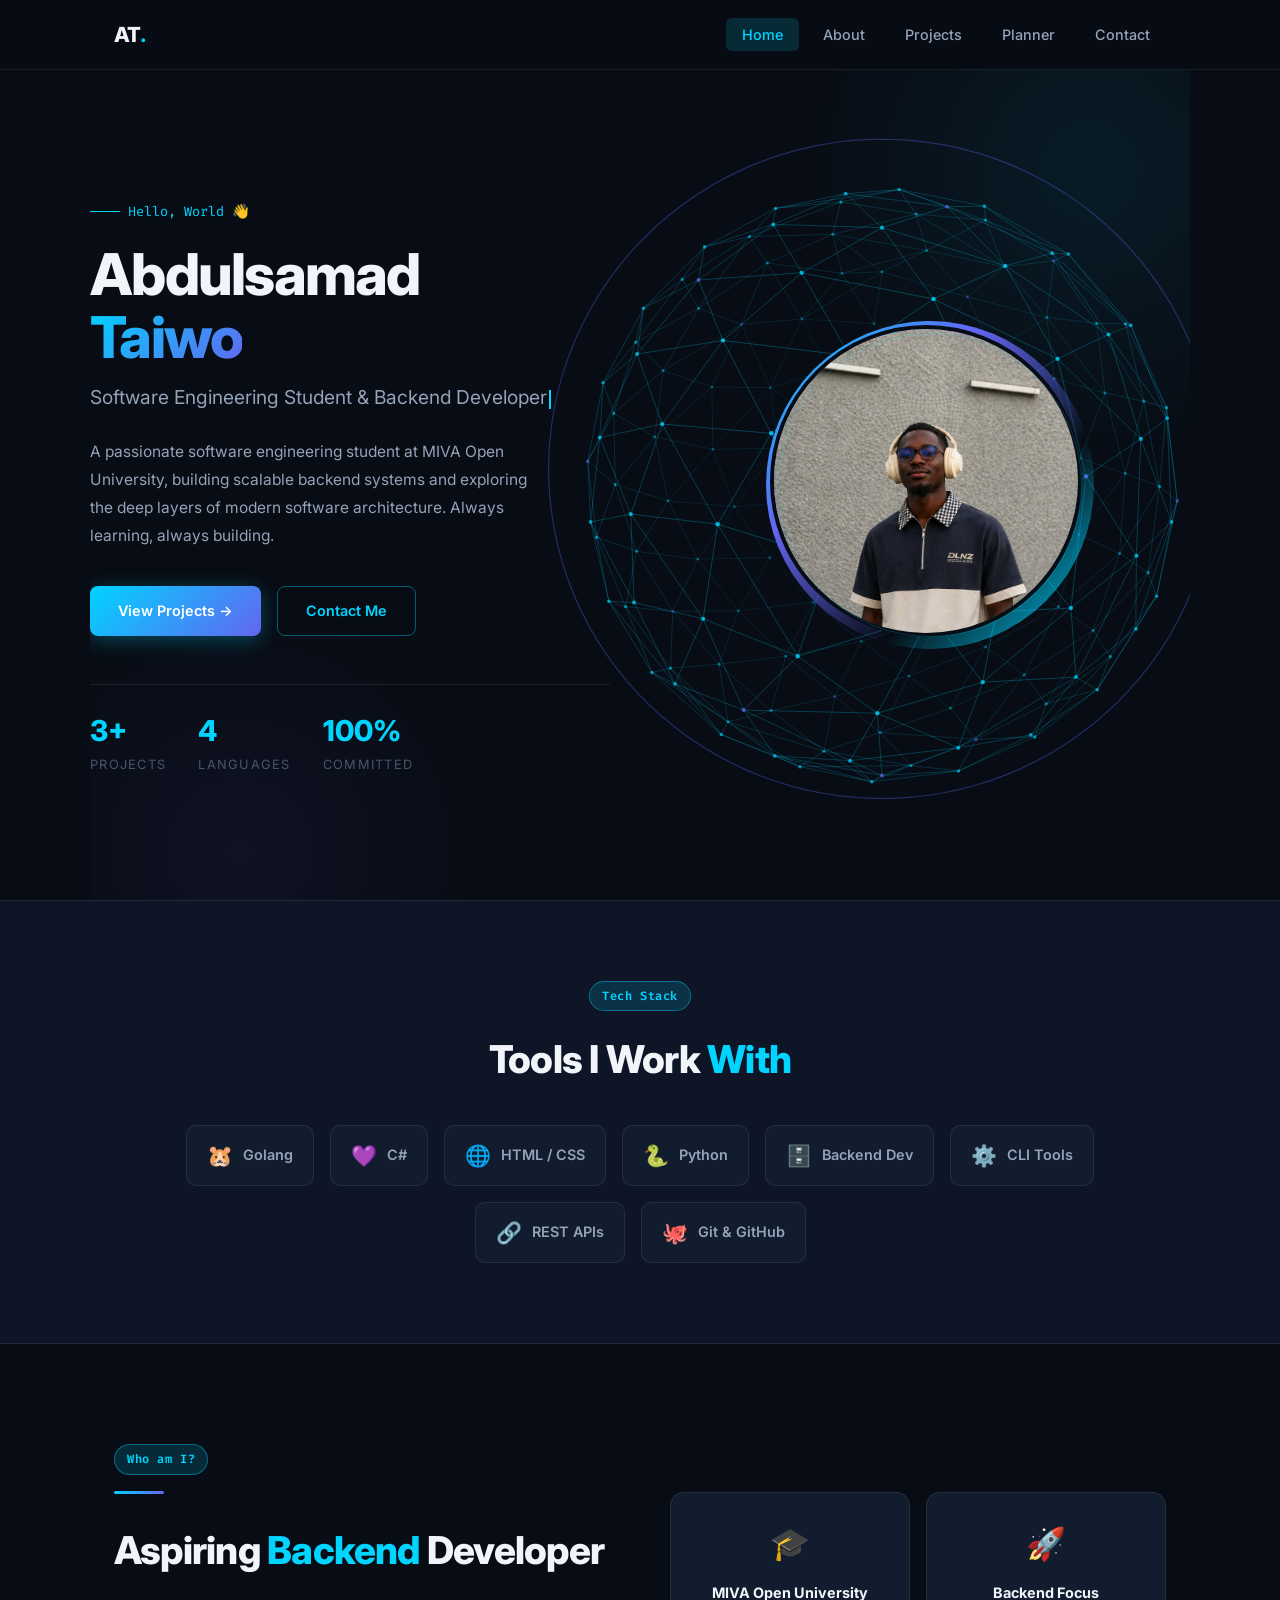
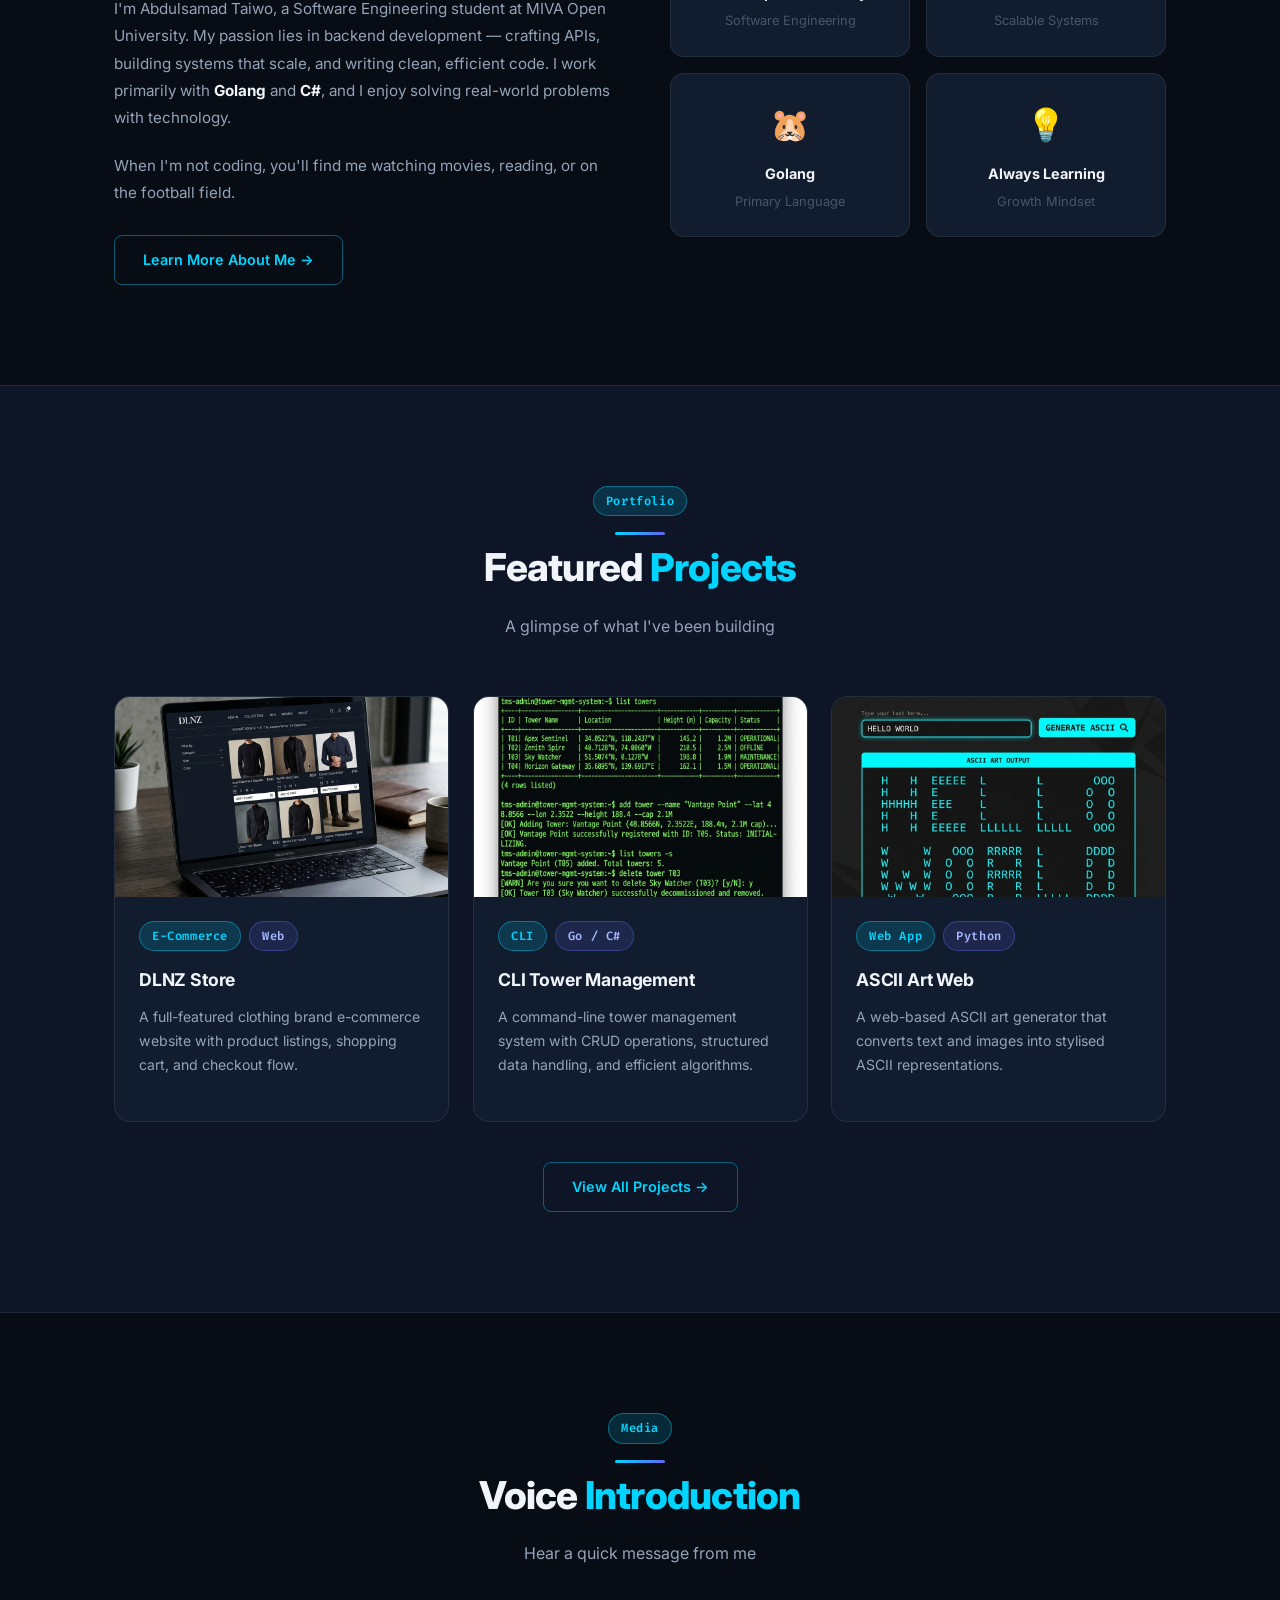
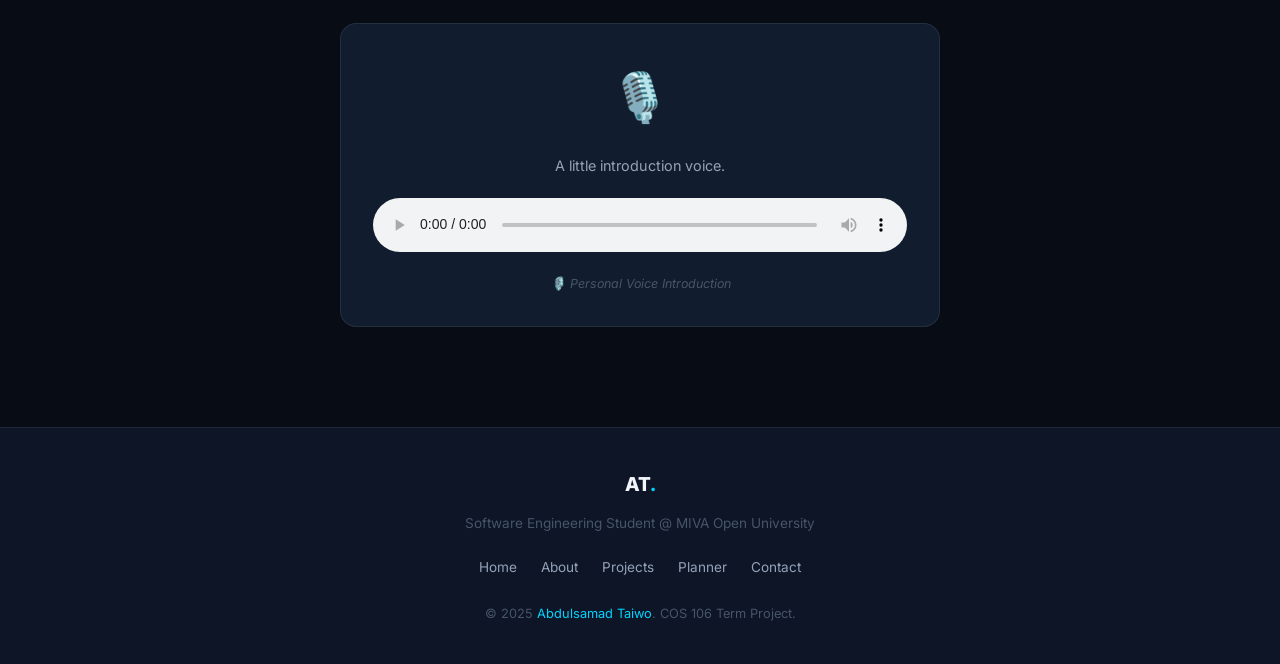
==== commit 8e27355c: "Add 3D effects: hero wireframe globe and project card tilt - New js/three-d.js: canvas-rendered rota" ====
--- a/index.html
+++ b/index.html
@@ -267,5 +267,6 @@
   </footer>
 
   <script src="js/main.js"></script>
+  <script src="js/three-d.js"></script>
 </body>
 </html>
--- a/css/style.css
+++ b/css/style.css
@@ -1325,3 +1325,42 @@
 @media (max-width: 400px) {
   .hobbies-grid { grid-template-columns: 1fr 1fr; }
 }
+
+/* ===================================================
+   3D EFFECTS
+   =================================================== */
+
+/* Hero: 3D globe canvas sits behind the content */
+.hero-3d-canvas {
+  position: absolute;
+  top: 0;
+  left: 0;
+  z-index: 0;
+  pointer-events: none;
+}
+
+.hero > :not(.hero-3d-canvas) {
+  position: relative;
+  z-index: 1;
+}
+
+@media (max-width: 900px) {
+  .hero-3d-canvas { opacity: 0.3; }
+}
+
+/* Project cards: tilt in 3D on pointer movement */
+.project-card {
+  transform-style: preserve-3d;
+  will-change: transform;
+}
+
+.project-card.is-tilting {
+  transition: transform 0.12s ease-out, border-color var(--transition), box-shadow var(--transition);
+}
+
+@media (prefers-reduced-motion: reduce) {
+  .project-card,
+  .project-card.is-tilting {
+    transition: none;
+  }
+}
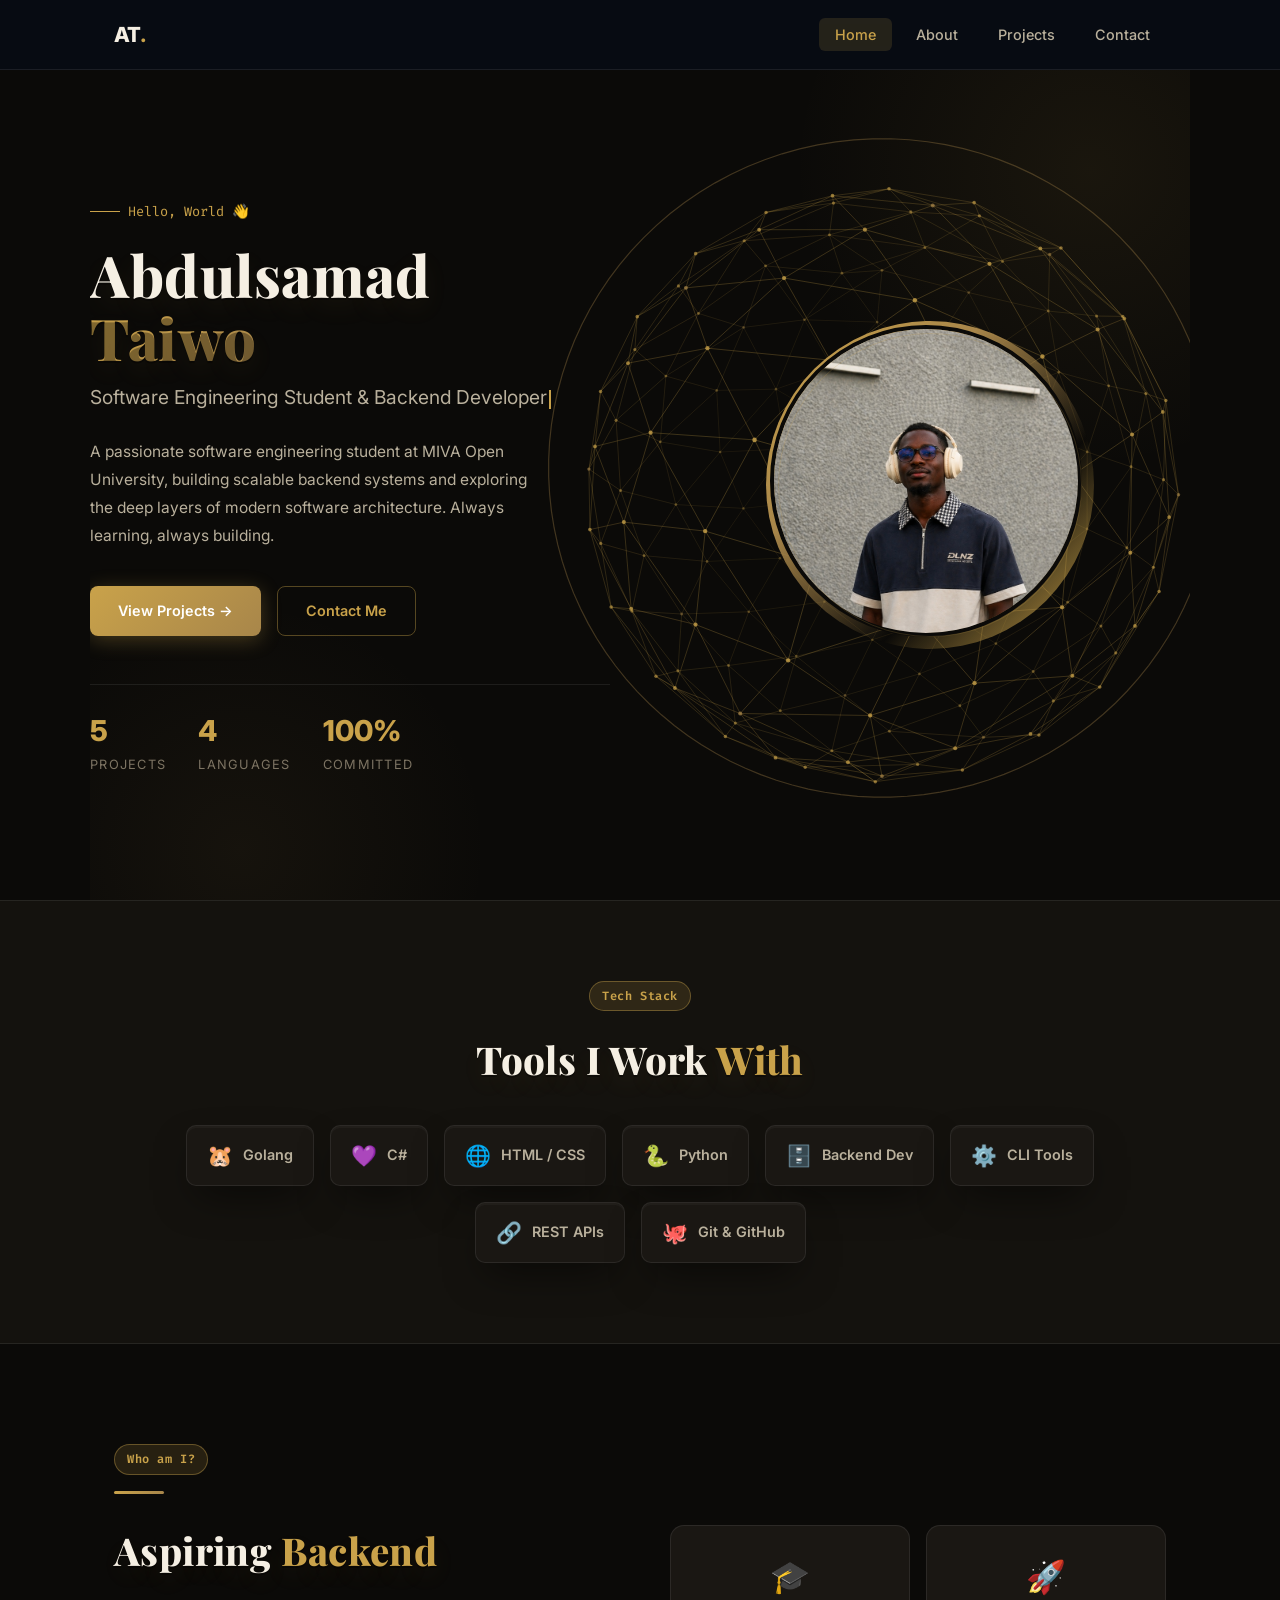
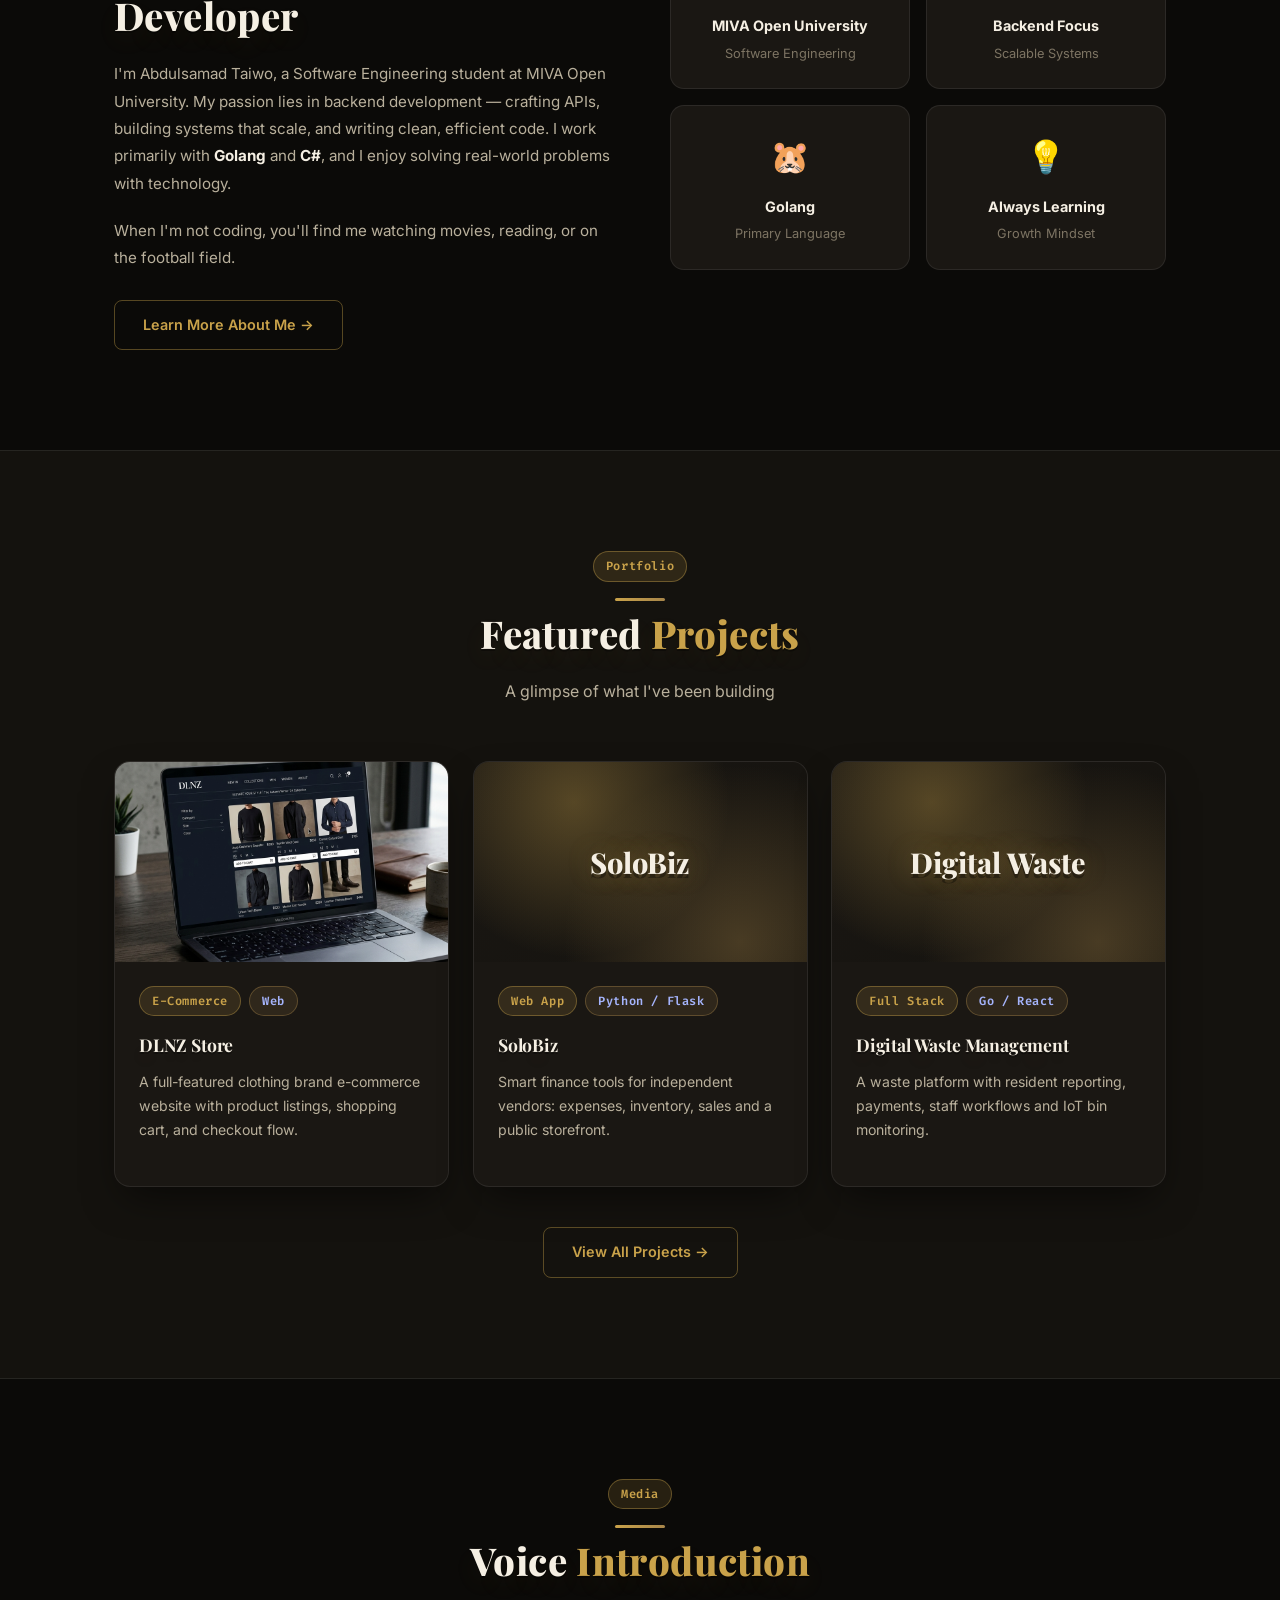
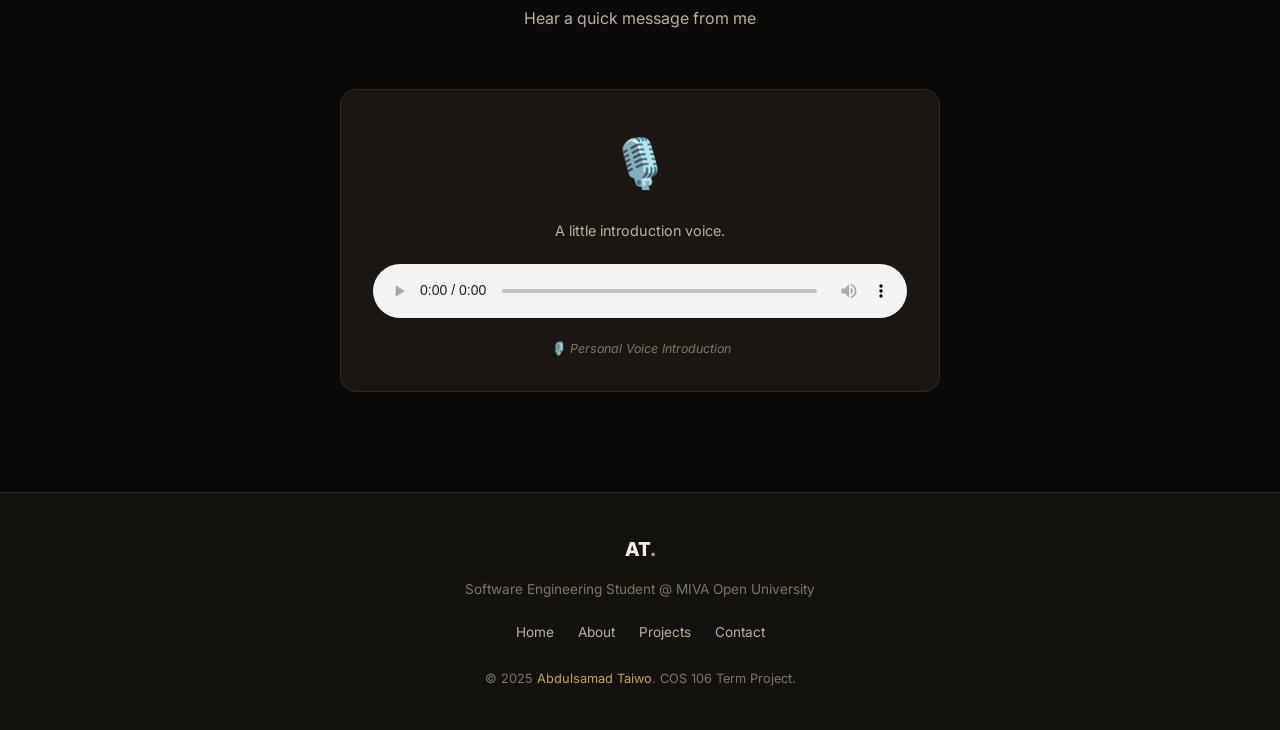
==== commit 8e7de13b: "Restyle to a classic gold palette and tidy portfolio content - Switch the cyan and indigo accents to" ====
--- a/index.html
+++ b/index.html
@@ -17,7 +17,6 @@
         <li><a href="index.html" class="active">Home</a></li>
         <li><a href="about.html">About</a></li>
         <li><a href="projects.html">Projects</a></li>
-        <li><a href="planner.html">Planner</a></li>
         <li><a href="contact.html">Contact</a></li>
       </ul>
       <div class="nav-hamburger" id="hamburger" role="button" aria-label="Toggle menu" tabindex="0">
@@ -61,7 +60,7 @@
 
           <div class="hero-stats">
             <div>
-              <span class="hero-stat-num">3+</span>
+              <span class="hero-stat-num">5</span>
               <span class="hero-stat-label">Projects</span>
             </div>
             <div>
@@ -192,27 +191,27 @@
             </div>
           </a>
 
-          <a href="https://github.com/abdulsamadtaiwo648-dotcom/TowerSystem" target="_blank" rel="noopener" class="project-card fade-in-on-scroll" id="featured-tower">
-            <img src="assets/images/tower-system.png" alt="Tower System CLI" class="project-img" />
-            <div class="project-body">
-              <div class="project-tags">
-                <span class="tag">CLI</span>
-                <span class="tag purple">Go / C#</span>
-              </div>
-              <h3 class="project-title">CLI Tower Management</h3>
-              <p class="project-desc">A command-line tower management system with CRUD operations, structured data handling, and efficient algorithms.</p>
-            </div>
-          </a>
-
-          <a href="#" class="project-card fade-in-on-scroll" id="featured-ascii">
-            <img src="assets/images/ascii-art.png" alt="ASCII Art Web" class="project-img" />
+          <a href="https://solobiz.onrender.com" target="_blank" rel="noopener" class="project-card fade-in-on-scroll" id="featured-solobiz">
+            <div class="project-img project-img--placeholder" aria-hidden="true"><span>SoloBiz</span></div>
             <div class="project-body">
               <div class="project-tags">
                 <span class="tag">Web App</span>
-                <span class="tag purple">Python</span>
+                <span class="tag purple">Python / Flask</span>
               </div>
-              <h3 class="project-title">ASCII Art Web</h3>
-              <p class="project-desc">A web-based ASCII art generator that converts text and images into stylised ASCII representations.</p>
+              <h3 class="project-title">SoloBiz</h3>
+              <p class="project-desc">Smart finance tools for independent vendors: expenses, inventory, sales and a public storefront.</p>
+            </div>
+          </a>
+
+          <a href="https://digital-waste-management.onrender.com" target="_blank" rel="noopener" class="project-card fade-in-on-scroll" id="featured-digitalwaste">
+            <div class="project-img project-img--placeholder" aria-hidden="true"><span>Digital Waste</span></div>
+            <div class="project-body">
+              <div class="project-tags">
+                <span class="tag">Full Stack</span>
+                <span class="tag purple">Go / React</span>
+              </div>
+              <h3 class="project-title">Digital Waste Management</h3>
+              <p class="project-desc">A waste platform with resident reporting, payments, staff workflows and IoT bin monitoring.</p>
             </div>
           </a>
         </div>
@@ -259,7 +258,6 @@
         <a href="index.html">Home</a>
         <a href="about.html">About</a>
         <a href="projects.html">Projects</a>
-        <a href="planner.html">Planner</a>
         <a href="contact.html">Contact</a>
       </nav>
       <p class="footer-copy">&copy; 2025 <span>Abdulsamad Taiwo</span>. COS 106 Term Project.</p>
--- a/css/style.css
+++ b/css/style.css
@@ -4,36 +4,36 @@
    =================================================== */
 
 /* --- Google Fonts Import --- */
-@import url('https://fonts.googleapis.com/css2?family=Inter:wght@300;400;500;600;700;800&family=Fira+Code:wght@400;500&display=swap');
+@import url('https://fonts.googleapis.com/css2?family=Inter:wght@300;400;500;600;700;800&family=Fira+Code:wght@400;500&family=Playfair+Display:wght@600;700;800&display=swap');
 
 /* ===================================================
    CSS CUSTOM PROPERTIES (Design Tokens)
    =================================================== */
 :root {
   /* Background Colours */
-  --bg-primary:    #080c14;
-  --bg-secondary:  #0d1526;
-  --bg-card:       #111d2e;
-  --bg-card-hover: #162338;
-  --bg-input:      #0d1526;
+  --bg-primary:    #0b0a08;
+  --bg-secondary:  #14120e;
+  --bg-card:       #1a1713;
+  --bg-card-hover: #221e18;
+  --bg-input:      #14120e;
 
   /* Accent Colours */
-  --accent:        #00d4ff;
-  --accent-dim:    rgba(0, 212, 255, 0.15);
-  --accent-2:      #6366f1;
-  --accent-2-dim:  rgba(99, 102, 241, 0.15);
+  --accent:        #c9a24a;
+  --accent-dim:    rgba(201, 162, 74, 0.15);
+  --accent-2:      #a8864a;
+  --accent-2-dim:  rgba(168, 134, 74, 0.15);
   --success:       #22c55e;
   --danger:        #ef4444;
   --warning:       #f59e0b;
 
   /* Text Colours */
-  --text-primary:   #f1f5f9;
-  --text-secondary: #94a3b8;
-  --text-muted:     #475569;
+  --text-primary:   #f5efe3;
+  --text-secondary: #b9b09c;
+  --text-muted:     #7d7463;
 
   /* Border */
   --border:         rgba(255,255,255,0.08);
-  --border-accent:  rgba(0, 212, 255, 0.4);
+  --border-accent:  rgba(201, 162, 74, 0.4);
 
   /* Typography */
   --font-main:  'Inter', sans-serif;
@@ -48,8 +48,8 @@
 
   /* Shadows */
   --shadow-card:   0 4px 24px rgba(0,0,0,0.4);
-  --shadow-accent: 0 0 30px rgba(0, 212, 255, 0.2);
-  --glow:          0 0 20px rgba(0, 212, 255, 0.5);
+  --shadow-accent: 0 0 30px rgba(201, 162, 74, 0.2);
+  --glow:          0 0 20px rgba(201, 162, 74, 0.5);
 }
 
 /* ===================================================
@@ -134,7 +134,7 @@
 .tag.purple {
   background: var(--accent-2-dim);
   color: #a5b4fc;
-  border-color: rgba(99,102,241,0.4);
+  border-color: rgba(168,134,74,0.4);
 }
 
 .btn {
@@ -152,12 +152,12 @@
 .btn-primary {
   background: linear-gradient(135deg, var(--accent), var(--accent-2));
   color: #fff;
-  box-shadow: 0 4px 20px rgba(0,212,255,0.3);
+  box-shadow: 0 4px 20px rgba(201,162,74,0.3);
 }
 
 .btn-primary:hover {
   transform: translateY(-2px);
-  box-shadow: 0 8px 30px rgba(0,212,255,0.45);
+  box-shadow: 0 8px 30px rgba(201,162,74,0.45);
 }
 
 .btn-outline {
@@ -285,7 +285,7 @@
   right: -200px;
   width: 600px;
   height: 600px;
-  background: radial-gradient(circle, rgba(0,212,255,0.08) 0%, transparent 70%);
+  background: radial-gradient(circle, rgba(201,162,74,0.08) 0%, transparent 70%);
   pointer-events: none;
 }
 
@@ -296,7 +296,7 @@
   left: -100px;
   width: 500px;
   height: 500px;
-  background: radial-gradient(circle, rgba(99,102,241,0.07) 0%, transparent 70%);
+  background: radial-gradient(circle, rgba(168,134,74,0.07) 0%, transparent 70%);
   pointer-events: none;
 }
 
@@ -401,7 +401,7 @@
   position: absolute;
   inset: 8px;
   border-radius: 50%;
-  border: 1px solid rgba(0,212,255,0.2);
+  border: 1px solid rgba(201,162,74,0.2);
   z-index: 2;
   pointer-events: none;
 }
@@ -489,7 +489,7 @@
   content: '';
   position: absolute;
   top: 0; left: 0; right: 0; bottom: 0;
-  background: radial-gradient(ellipse at 50% 0%, rgba(0,212,255,0.07) 0%, transparent 70%);
+  background: radial-gradient(ellipse at 50% 0%, rgba(201,162,74,0.07) 0%, transparent 70%);
   pointer-events: none;
 }
 
@@ -801,7 +801,7 @@
 .form-group select:focus,
 .form-group textarea:focus {
   border-color: var(--accent);
-  box-shadow: 0 0 0 3px rgba(0,212,255,0.1);
+  box-shadow: 0 0 0 3px rgba(201,162,74,0.1);
 }
 
 .form-group select { appearance: none; cursor: pointer; }
@@ -834,7 +834,7 @@
 
 .btn-add-task:hover {
   transform: translateY(-2px);
-  box-shadow: 0 8px 24px rgba(0,212,255,0.3);
+  box-shadow: 0 8px 24px rgba(201,162,74,0.3);
 }
 
 /* Task Filters */
@@ -1087,7 +1087,7 @@
 
 .submit-btn:hover {
   transform: translateY(-2px);
-  box-shadow: 0 8px 28px rgba(0,212,255,0.3);
+  box-shadow: 0 8px 28px rgba(201,162,74,0.3);
 }
 
 .form-success {
@@ -1215,8 +1215,8 @@
 }
 
 @keyframes pulse-glow {
-  0%, 100% { box-shadow: 0 0 0 0 rgba(0,212,255,0.4); }
-  50%       { box-shadow: 0 0 0 12px rgba(0,212,255,0); }
+  0%, 100% { box-shadow: 0 0 0 0 rgba(201,162,74,0.4); }
+  50%       { box-shadow: 0 0 0 12px rgba(201,162,74,0); }
 }
 
 @keyframes blink {
@@ -1348,6 +1348,43 @@
   .hero-3d-canvas { opacity: 0.3; }
 }
 
+/* Page heroes (About, Projects, Planner, Contact) get the same globe */
+.page-hero { position: relative; overflow: hidden; }
+.page-hero > :not(.hero-3d-canvas) { position: relative; z-index: 1; }
+.page-hero .hero-3d-canvas { opacity: 0.4; }
+
+/* Classic display type for headings, with a light 3D text depth */
+h1, h2, h3, .section-title, .page-hero h1, .hero-name {
+  font-family: 'Playfair Display', Georgia, serif;
+  letter-spacing: 0.01em;
+  text-shadow: 0 2px 0 rgba(0,0,0,0.35), 0 10px 24px rgba(201,162,74,0.08);
+}
+
+/* Cards: layered 3D shadow for depth */
+.project-card,
+.skills-preview .skill-badge {
+  box-shadow: 0 18px 40px -12px rgba(0,0,0,0.6), 0 2px 0 rgba(255,255,255,0.03) inset;
+}
+
+/* Placeholder cover for projects without a screenshot */
+.project-img--placeholder {
+  display: flex;
+  align-items: center;
+  justify-content: center;
+  height: 200px;
+  background:
+    radial-gradient(circle at 30% 20%, rgba(201,162,74,0.35), transparent 55%),
+    radial-gradient(circle at 80% 90%, rgba(168,134,74,0.35), transparent 55%),
+    linear-gradient(135deg, #1a1713, #14120e);
+}
+.project-img--placeholder span {
+  font-family: 'Playfair Display', Georgia, serif;
+  font-size: 1.8rem;
+  font-weight: 800;
+  color: var(--text-primary);
+  text-shadow: 0 4px 0 rgba(0,0,0,0.35), 0 0 24px rgba(201,162,74,0.35);
+}
+
 /* Project cards: tilt in 3D on pointer movement */
 .project-card {
   transform-style: preserve-3d;
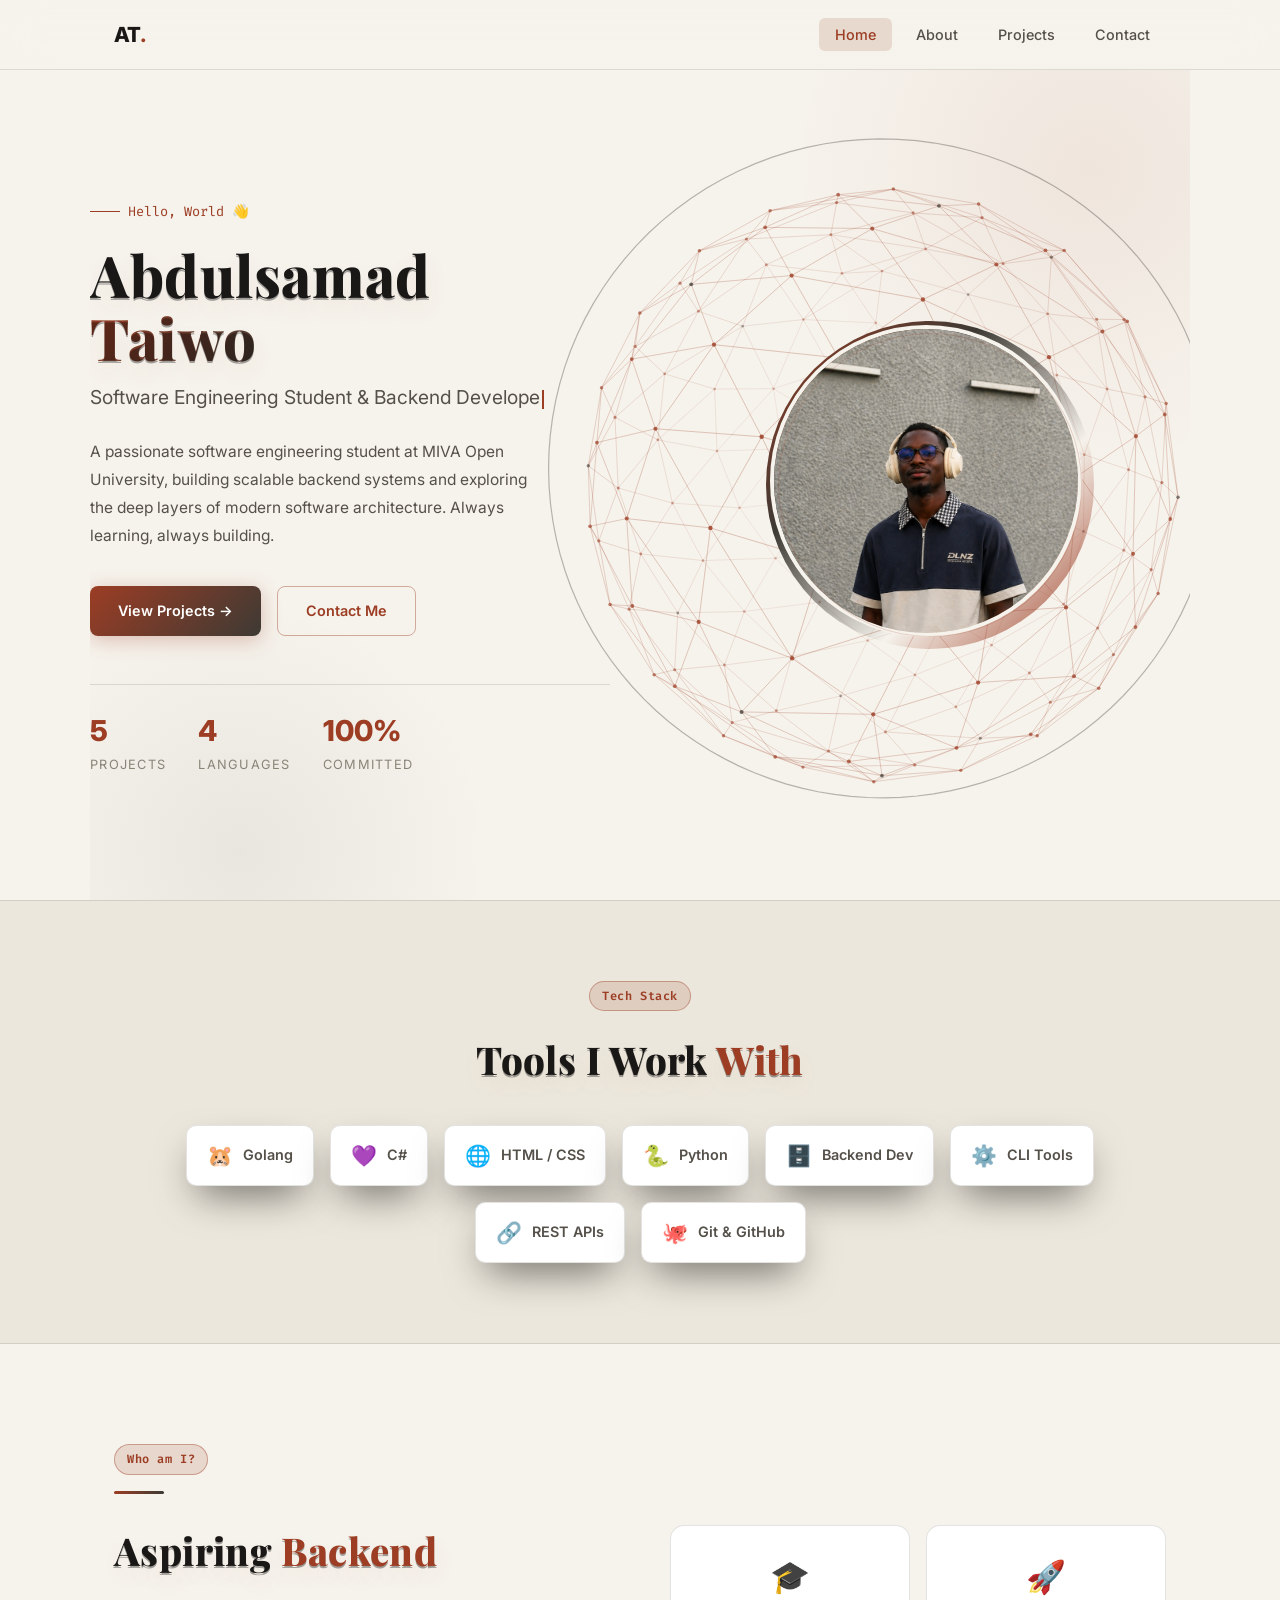
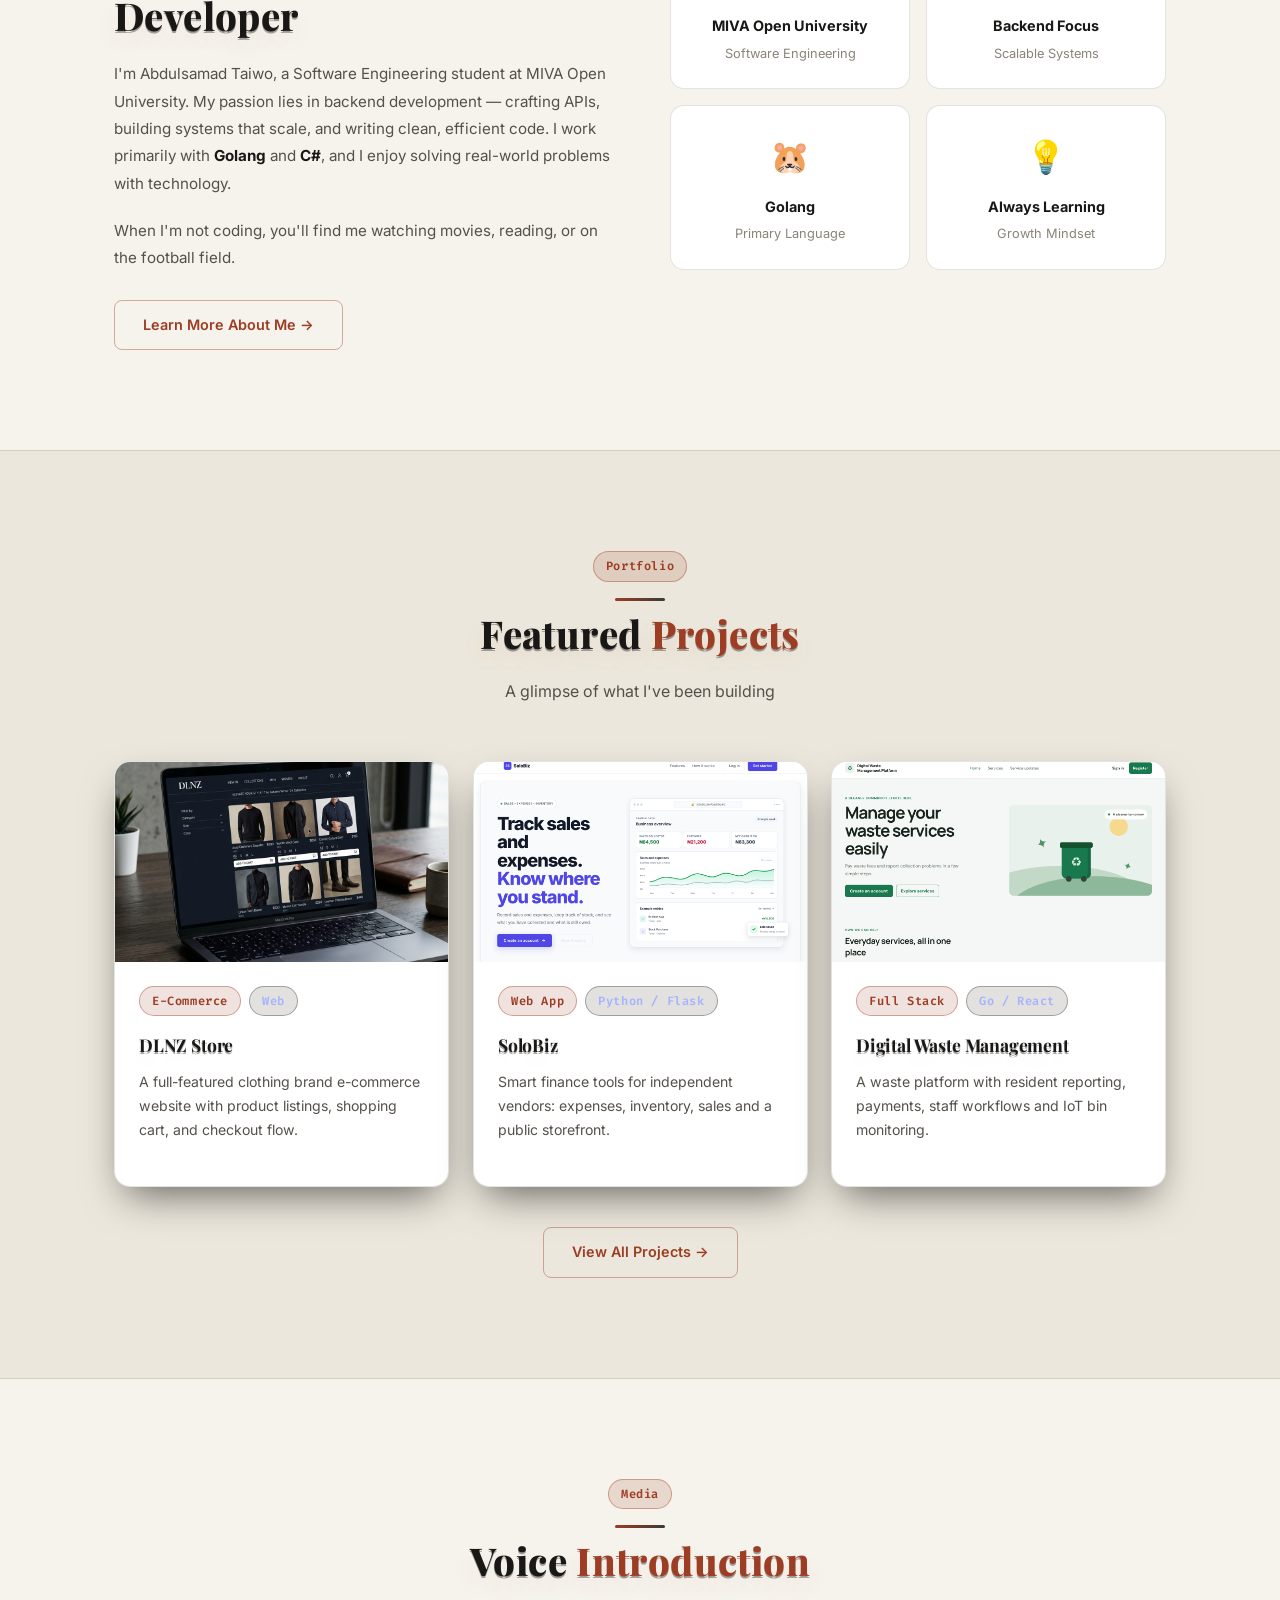
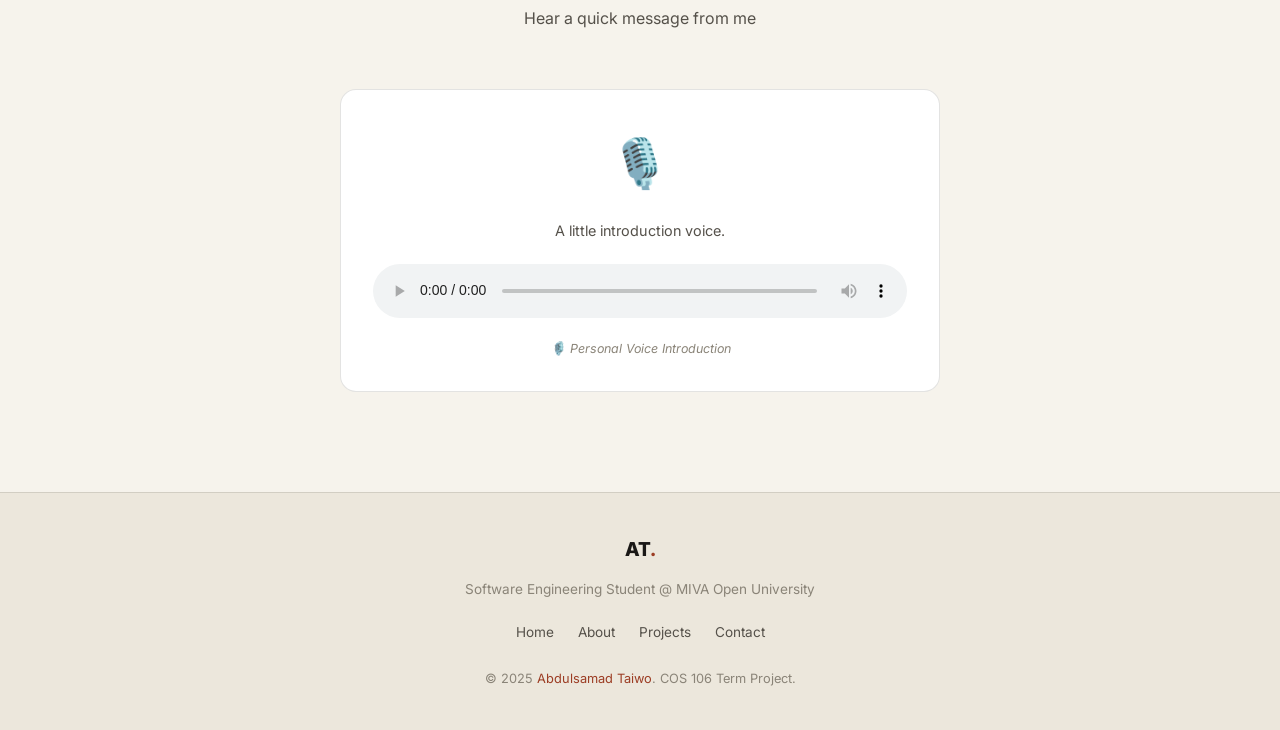
==== commit 7c121315: "Switch to a neutral light palette and add project screenshots - Replace the dark gold theme with a l" ====
--- a/index.html
+++ b/index.html
@@ -192,7 +192,7 @@
           </a>
 
           <a href="https://solobiz.onrender.com" target="_blank" rel="noopener" class="project-card fade-in-on-scroll" id="featured-solobiz">
-            <div class="project-img project-img--placeholder" aria-hidden="true"><span>SoloBiz</span></div>
+            <img src="assets/images/solobiz.png" alt="SoloBiz – landing page screenshot" class="project-img" />
             <div class="project-body">
               <div class="project-tags">
                 <span class="tag">Web App</span>
@@ -204,7 +204,7 @@
           </a>
 
           <a href="https://digital-waste-management.onrender.com" target="_blank" rel="noopener" class="project-card fade-in-on-scroll" id="featured-digitalwaste">
-            <div class="project-img project-img--placeholder" aria-hidden="true"><span>Digital Waste</span></div>
+            <img src="assets/images/digital-waste.png" alt="Digital Waste Management Platform – home page screenshot" class="project-img" />
             <div class="project-body">
               <div class="project-tags">
                 <span class="tag">Full Stack</span>
--- a/css/style.css
+++ b/css/style.css
@@ -11,29 +11,29 @@
    =================================================== */
 :root {
   /* Background Colours */
-  --bg-primary:    #0b0a08;
-  --bg-secondary:  #14120e;
-  --bg-card:       #1a1713;
-  --bg-card-hover: #221e18;
-  --bg-input:      #14120e;
+  --bg-primary:    #f6f3ec;
+  --bg-secondary:  #ece7dc;
+  --bg-card:       #ffffff;
+  --bg-card-hover: #f3efe6;
+  --bg-input:      #ece7dc;
 
   /* Accent Colours */
-  --accent:        #c9a24a;
-  --accent-dim:    rgba(201, 162, 74, 0.15);
-  --accent-2:      #a8864a;
-  --accent-2-dim:  rgba(168, 134, 74, 0.15);
+  --accent:        #9c3d24;
+  --accent-dim:    rgba(156, 61, 36, 0.15);
+  --accent-2:      #3d3a34;
+  --accent-2-dim:  rgba(61, 58, 52, 0.15);
   --success:       #22c55e;
   --danger:        #ef4444;
   --warning:       #f59e0b;
 
   /* Text Colours */
-  --text-primary:   #f5efe3;
-  --text-secondary: #b9b09c;
-  --text-muted:     #7d7463;
+  --text-primary:   #1a1816;
+  --text-secondary: #55514a;
+  --text-muted:     #8a8478;
 
   /* Border */
-  --border:         rgba(255,255,255,0.08);
-  --border-accent:  rgba(201, 162, 74, 0.4);
+  --border:         rgba(26,24,22,0.12);
+  --border-accent:  rgba(156, 61, 36, 0.4);
 
   /* Typography */
   --font-main:  'Inter', sans-serif;
@@ -48,8 +48,8 @@
 
   /* Shadows */
   --shadow-card:   0 4px 24px rgba(0,0,0,0.4);
-  --shadow-accent: 0 0 30px rgba(201, 162, 74, 0.2);
-  --glow:          0 0 20px rgba(201, 162, 74, 0.5);
+  --shadow-accent: 0 0 30px rgba(156, 61, 36, 0.2);
+  --glow:          0 0 20px rgba(156, 61, 36, 0.5);
 }
 
 /* ===================================================
@@ -134,7 +134,7 @@
 .tag.purple {
   background: var(--accent-2-dim);
   color: #a5b4fc;
-  border-color: rgba(168,134,74,0.4);
+  border-color: rgba(61,58,52,0.4);
 }
 
 .btn {
@@ -152,12 +152,12 @@
 .btn-primary {
   background: linear-gradient(135deg, var(--accent), var(--accent-2));
   color: #fff;
-  box-shadow: 0 4px 20px rgba(201,162,74,0.3);
+  box-shadow: 0 4px 20px rgba(156,61,36,0.3);
 }
 
 .btn-primary:hover {
   transform: translateY(-2px);
-  box-shadow: 0 8px 30px rgba(201,162,74,0.45);
+  box-shadow: 0 8px 30px rgba(156,61,36,0.45);
 }
 
 .btn-outline {
@@ -180,7 +180,7 @@
   left: 0;
   width: 100%;
   height: var(--nav-height);
-  background: rgba(8, 12, 20, 0.85);
+  background: rgba(246, 243, 236, 0.92);
   backdrop-filter: blur(20px);
   -webkit-backdrop-filter: blur(20px);
   border-bottom: 1px solid var(--border);
@@ -285,7 +285,7 @@
   right: -200px;
   width: 600px;
   height: 600px;
-  background: radial-gradient(circle, rgba(201,162,74,0.08) 0%, transparent 70%);
+  background: radial-gradient(circle, rgba(156,61,36,0.08) 0%, transparent 70%);
   pointer-events: none;
 }
 
@@ -296,7 +296,7 @@
   left: -100px;
   width: 500px;
   height: 500px;
-  background: radial-gradient(circle, rgba(168,134,74,0.07) 0%, transparent 70%);
+  background: radial-gradient(circle, rgba(61,58,52,0.07) 0%, transparent 70%);
   pointer-events: none;
 }
 
@@ -401,7 +401,7 @@
   position: absolute;
   inset: 8px;
   border-radius: 50%;
-  border: 1px solid rgba(201,162,74,0.2);
+  border: 1px solid rgba(156,61,36,0.2);
   z-index: 2;
   pointer-events: none;
 }
@@ -489,7 +489,7 @@
   content: '';
   position: absolute;
   top: 0; left: 0; right: 0; bottom: 0;
-  background: radial-gradient(ellipse at 50% 0%, rgba(201,162,74,0.07) 0%, transparent 70%);
+  background: radial-gradient(ellipse at 50% 0%, rgba(156,61,36,0.07) 0%, transparent 70%);
   pointer-events: none;
 }
 
@@ -801,7 +801,7 @@
 .form-group select:focus,
 .form-group textarea:focus {
   border-color: var(--accent);
-  box-shadow: 0 0 0 3px rgba(201,162,74,0.1);
+  box-shadow: 0 0 0 3px rgba(156,61,36,0.1);
 }
 
 .form-group select { appearance: none; cursor: pointer; }
@@ -834,7 +834,7 @@
 
 .btn-add-task:hover {
   transform: translateY(-2px);
-  box-shadow: 0 8px 24px rgba(201,162,74,0.3);
+  box-shadow: 0 8px 24px rgba(156,61,36,0.3);
 }
 
 /* Task Filters */
@@ -1087,7 +1087,7 @@
 
 .submit-btn:hover {
   transform: translateY(-2px);
-  box-shadow: 0 8px 28px rgba(201,162,74,0.3);
+  box-shadow: 0 8px 28px rgba(156,61,36,0.3);
 }
 
 .form-success {
@@ -1215,8 +1215,8 @@
 }
 
 @keyframes pulse-glow {
-  0%, 100% { box-shadow: 0 0 0 0 rgba(201,162,74,0.4); }
-  50%       { box-shadow: 0 0 0 12px rgba(201,162,74,0); }
+  0%, 100% { box-shadow: 0 0 0 0 rgba(156,61,36,0.4); }
+  50%       { box-shadow: 0 0 0 12px rgba(156,61,36,0); }
 }
 
 @keyframes blink {
@@ -1292,7 +1292,7 @@
     top: var(--nav-height);
     left: 0;
     right: 0;
-    background: rgba(8,12,20,0.97);
+    background: rgba(246,243,236,0.98);
     backdrop-filter: blur(20px);
     flex-direction: column;
     padding: 24px;
@@ -1357,7 +1357,7 @@
 h1, h2, h3, .section-title, .page-hero h1, .hero-name {
   font-family: 'Playfair Display', Georgia, serif;
   letter-spacing: 0.01em;
-  text-shadow: 0 2px 0 rgba(0,0,0,0.35), 0 10px 24px rgba(201,162,74,0.08);
+  text-shadow: 0 2px 0 rgba(0,0,0,0.35), 0 10px 24px rgba(156,61,36,0.08);
 }
 
 /* Cards: layered 3D shadow for depth */
@@ -1373,16 +1373,16 @@
   justify-content: center;
   height: 200px;
   background:
-    radial-gradient(circle at 30% 20%, rgba(201,162,74,0.35), transparent 55%),
-    radial-gradient(circle at 80% 90%, rgba(168,134,74,0.35), transparent 55%),
-    linear-gradient(135deg, #1a1713, #14120e);
+    radial-gradient(circle at 30% 20%, rgba(156,61,36,0.35), transparent 55%),
+    radial-gradient(circle at 80% 90%, rgba(61,58,52,0.35), transparent 55%),
+    linear-gradient(135deg, #ffffff, #ece7dc);
 }
 .project-img--placeholder span {
   font-family: 'Playfair Display', Georgia, serif;
   font-size: 1.8rem;
   font-weight: 800;
   color: var(--text-primary);
-  text-shadow: 0 4px 0 rgba(0,0,0,0.35), 0 0 24px rgba(201,162,74,0.35);
+  text-shadow: 0 4px 0 rgba(0,0,0,0.35), 0 0 24px rgba(156,61,36,0.35);
 }
 
 /* Project cards: tilt in 3D on pointer movement */
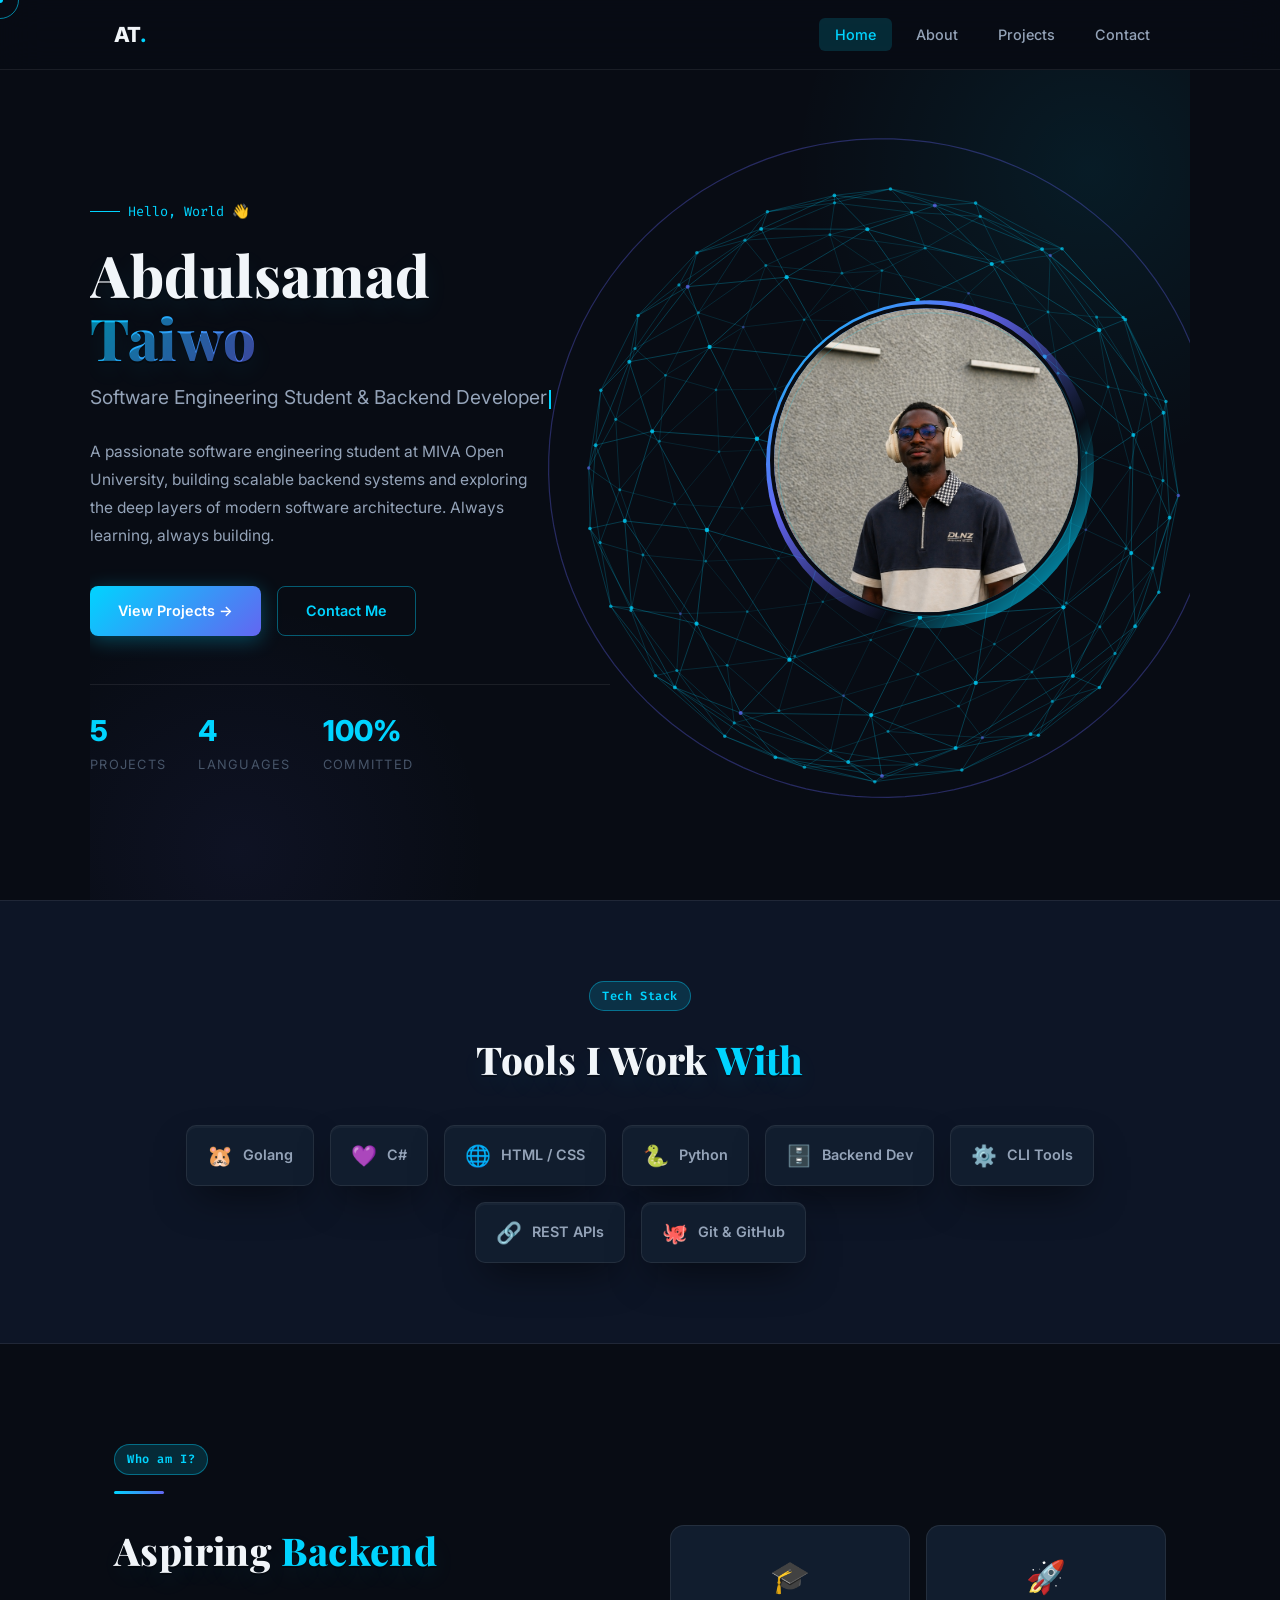
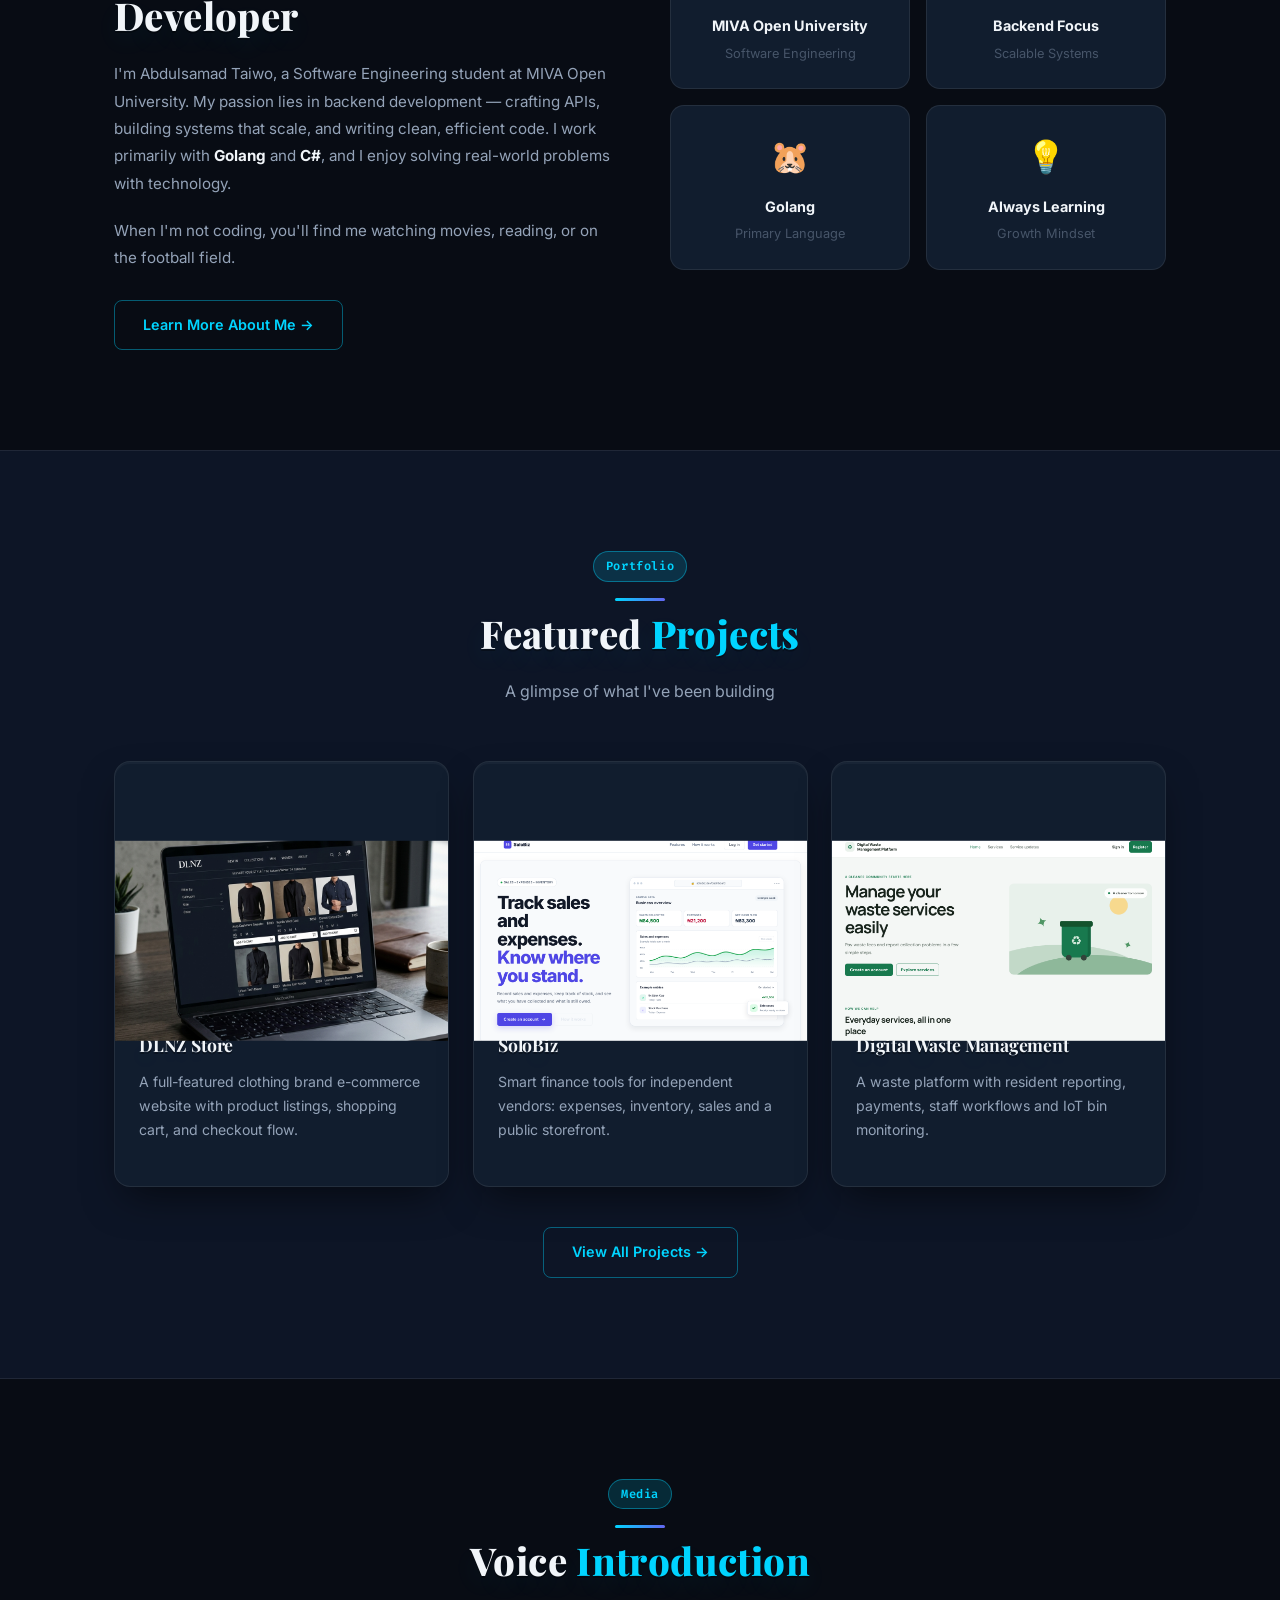
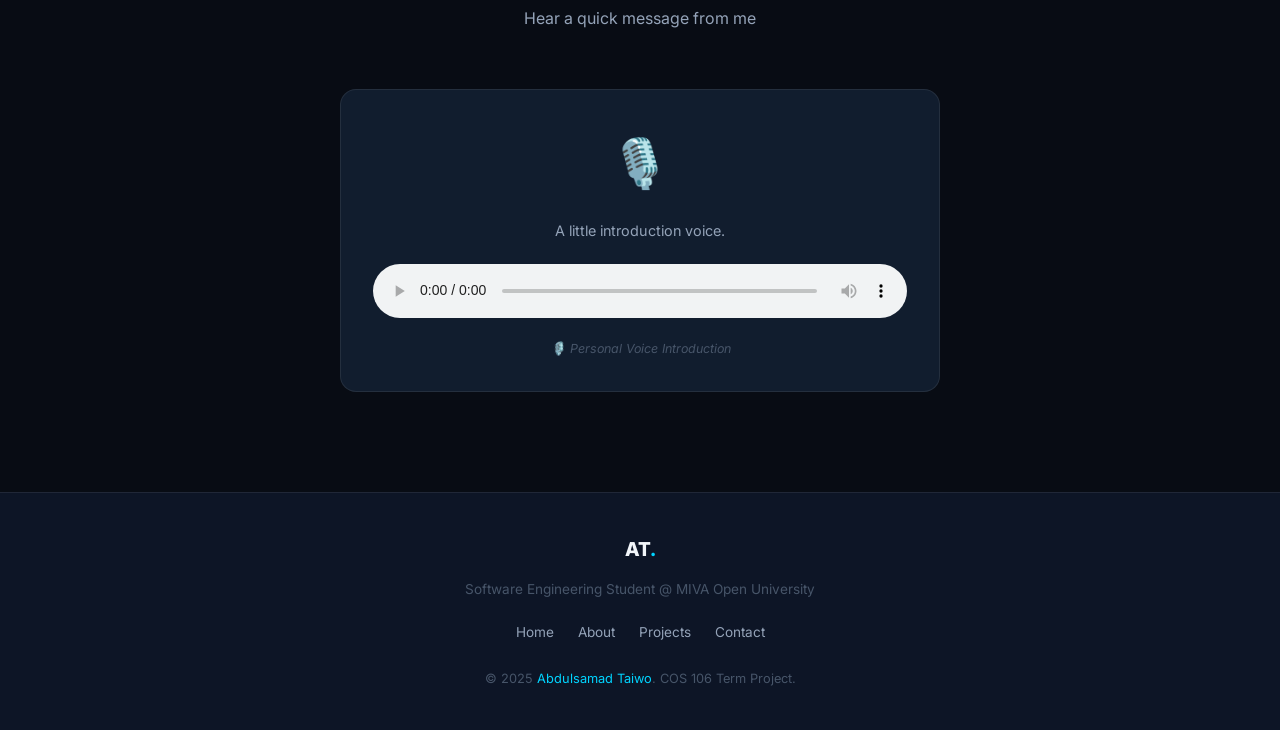
==== commit 14ce6b6e: "Fix mobile and desktop layouts across all pages - Move the homepage's inline two-column grids into c" ====
--- a/index.html
+++ b/index.html
@@ -124,7 +124,7 @@
     <!-- ===== QUICK ABOUT ===== -->
     <section class="section">
       <div class="container">
-        <div style="display:grid; grid-template-columns:1fr 1fr; gap:60px; align-items:center;">
+        <div class="split-grid">
           <div class="fade-in-on-scroll">
             <div class="tag">Who am I?</div>
             <div class="accent-line"></div>
@@ -141,7 +141,7 @@
             <a href="about.html" class="btn btn-outline" id="learn-more-btn">Learn More About Me &rarr;</a>
           </div>
 
-          <div class="fade-in-on-scroll" style="display:grid; grid-template-columns:1fr 1fr; gap:16px;">
+          <div class="fade-in-on-scroll mini-grid">
             <!-- Mini cards -->
             <div style="background:var(--bg-card); border:1px solid var(--border); border-radius:14px; padding:24px; text-align:center; transition:all 0.3s ease;">
               <div style="font-size:2rem; margin-bottom:10px;">🎓</div>
--- a/css/style.css
+++ b/css/style.css
@@ -11,29 +11,29 @@
    =================================================== */
 :root {
   /* Background Colours */
-  --bg-primary:    #f6f3ec;
-  --bg-secondary:  #ece7dc;
-  --bg-card:       #ffffff;
-  --bg-card-hover: #f3efe6;
-  --bg-input:      #ece7dc;
+  --bg-primary:    #080c14;
+  --bg-secondary:  #0d1526;
+  --bg-card:       #111d2e;
+  --bg-card-hover: #162338;
+  --bg-input:      #0d1526;
 
   /* Accent Colours */
-  --accent:        #9c3d24;
-  --accent-dim:    rgba(156, 61, 36, 0.15);
-  --accent-2:      #3d3a34;
-  --accent-2-dim:  rgba(61, 58, 52, 0.15);
+  --accent:        #00d4ff;
+  --accent-dim:    rgba(0, 212, 255, 0.15);
+  --accent-2:      #6366f1;
+  --accent-2-dim:  rgba(99, 102, 241, 0.15);
   --success:       #22c55e;
   --danger:        #ef4444;
   --warning:       #f59e0b;
 
   /* Text Colours */
-  --text-primary:   #1a1816;
-  --text-secondary: #55514a;
-  --text-muted:     #8a8478;
+  --text-primary:   #f1f5f9;
+  --text-secondary: #94a3b8;
+  --text-muted:     #475569;
 
   /* Border */
-  --border:         rgba(26,24,22,0.12);
-  --border-accent:  rgba(156, 61, 36, 0.4);
+  --border:         rgba(255,255,255,0.08);
+  --border-accent:  rgba(0, 212, 255, 0.4);
 
   /* Typography */
   --font-main:  'Inter', sans-serif;
@@ -48,8 +48,8 @@
 
   /* Shadows */
   --shadow-card:   0 4px 24px rgba(0,0,0,0.4);
-  --shadow-accent: 0 0 30px rgba(156, 61, 36, 0.2);
-  --glow:          0 0 20px rgba(156, 61, 36, 0.5);
+  --shadow-accent: 0 0 30px rgba(0, 212, 255, 0.2);
+  --glow:          0 0 20px rgba(0, 212, 255, 0.5);
 }
 
 /* ===================================================
@@ -134,7 +134,7 @@
 .tag.purple {
   background: var(--accent-2-dim);
   color: #a5b4fc;
-  border-color: rgba(61,58,52,0.4);
+  border-color: rgba(99,102,241,0.4);
 }
 
 .btn {
@@ -152,12 +152,12 @@
 .btn-primary {
   background: linear-gradient(135deg, var(--accent), var(--accent-2));
   color: #fff;
-  box-shadow: 0 4px 20px rgba(156,61,36,0.3);
+  box-shadow: 0 4px 20px rgba(0,212,255,0.3);
 }
 
 .btn-primary:hover {
   transform: translateY(-2px);
-  box-shadow: 0 8px 30px rgba(156,61,36,0.45);
+  box-shadow: 0 8px 30px rgba(0,212,255,0.45);
 }
 
 .btn-outline {
@@ -180,7 +180,7 @@
   left: 0;
   width: 100%;
   height: var(--nav-height);
-  background: rgba(246, 243, 236, 0.92);
+  background: rgba(8, 12, 20, 0.85);
   backdrop-filter: blur(20px);
   -webkit-backdrop-filter: blur(20px);
   border-bottom: 1px solid var(--border);
@@ -285,7 +285,7 @@
   right: -200px;
   width: 600px;
   height: 600px;
-  background: radial-gradient(circle, rgba(156,61,36,0.08) 0%, transparent 70%);
+  background: radial-gradient(circle, rgba(0,212,255,0.08) 0%, transparent 70%);
   pointer-events: none;
 }
 
@@ -296,7 +296,7 @@
   left: -100px;
   width: 500px;
   height: 500px;
-  background: radial-gradient(circle, rgba(61,58,52,0.07) 0%, transparent 70%);
+  background: radial-gradient(circle, rgba(99,102,241,0.07) 0%, transparent 70%);
   pointer-events: none;
 }
 
@@ -401,7 +401,7 @@
   position: absolute;
   inset: 8px;
   border-radius: 50%;
-  border: 1px solid rgba(156,61,36,0.2);
+  border: 1px solid rgba(0,212,255,0.2);
   z-index: 2;
   pointer-events: none;
 }
@@ -489,7 +489,7 @@
   content: '';
   position: absolute;
   top: 0; left: 0; right: 0; bottom: 0;
-  background: radial-gradient(ellipse at 50% 0%, rgba(156,61,36,0.07) 0%, transparent 70%);
+  background: radial-gradient(ellipse at 50% 0%, rgba(0,212,255,0.07) 0%, transparent 70%);
   pointer-events: none;
 }
 
@@ -801,7 +801,7 @@
 .form-group select:focus,
 .form-group textarea:focus {
   border-color: var(--accent);
-  box-shadow: 0 0 0 3px rgba(156,61,36,0.1);
+  box-shadow: 0 0 0 3px rgba(0,212,255,0.1);
 }
 
 .form-group select { appearance: none; cursor: pointer; }
@@ -834,7 +834,7 @@
 
 .btn-add-task:hover {
   transform: translateY(-2px);
-  box-shadow: 0 8px 24px rgba(156,61,36,0.3);
+  box-shadow: 0 8px 24px rgba(0,212,255,0.3);
 }
 
 /* Task Filters */
@@ -1087,7 +1087,7 @@
 
 .submit-btn:hover {
   transform: translateY(-2px);
-  box-shadow: 0 8px 28px rgba(156,61,36,0.3);
+  box-shadow: 0 8px 28px rgba(0,212,255,0.3);
 }
 
 .form-success {
@@ -1215,8 +1215,8 @@
 }
 
 @keyframes pulse-glow {
-  0%, 100% { box-shadow: 0 0 0 0 rgba(156,61,36,0.4); }
-  50%       { box-shadow: 0 0 0 12px rgba(156,61,36,0); }
+  0%, 100% { box-shadow: 0 0 0 0 rgba(0,212,255,0.4); }
+  50%       { box-shadow: 0 0 0 12px rgba(0,212,255,0); }
 }
 
 @keyframes blink {
@@ -1292,7 +1292,7 @@
     top: var(--nav-height);
     left: 0;
     right: 0;
-    background: rgba(246,243,236,0.98);
+    background: rgba(8,12,20,0.97);
     backdrop-filter: blur(20px);
     flex-direction: column;
     padding: 24px;
@@ -1357,7 +1357,7 @@
 h1, h2, h3, .section-title, .page-hero h1, .hero-name {
   font-family: 'Playfair Display', Georgia, serif;
   letter-spacing: 0.01em;
-  text-shadow: 0 2px 0 rgba(0,0,0,0.35), 0 10px 24px rgba(156,61,36,0.08);
+  text-shadow: 0 2px 0 rgba(0,0,0,0.35), 0 10px 24px rgba(0,212,255,0.08);
 }
 
 /* Cards: layered 3D shadow for depth */
@@ -1373,16 +1373,16 @@
   justify-content: center;
   height: 200px;
   background:
-    radial-gradient(circle at 30% 20%, rgba(156,61,36,0.35), transparent 55%),
-    radial-gradient(circle at 80% 90%, rgba(61,58,52,0.35), transparent 55%),
-    linear-gradient(135deg, #ffffff, #ece7dc);
+    radial-gradient(circle at 30% 20%, rgba(0,212,255,0.35), transparent 55%),
+    radial-gradient(circle at 80% 90%, rgba(99,102,241,0.35), transparent 55%),
+    linear-gradient(135deg, #111d2e, #0d1526);
 }
 .project-img--placeholder span {
   font-family: 'Playfair Display', Georgia, serif;
   font-size: 1.8rem;
   font-weight: 800;
   color: var(--text-primary);
-  text-shadow: 0 4px 0 rgba(0,0,0,0.35), 0 0 24px rgba(156,61,36,0.35);
+  text-shadow: 0 4px 0 rgba(0,0,0,0.35), 0 0 24px rgba(0,212,255,0.35);
 }
 
 /* Project cards: tilt in 3D on pointer movement */
@@ -1401,3 +1401,109 @@
     transition: none;
   }
 }
+
+/* ===================================================
+   INTERACTIVE LAYER
+   =================================================== */
+
+/* Cursor spotlight: a soft light follows the pointer across cards and buttons */
+.spotlight { position: relative; isolation: isolate; }
+.spotlight::after {
+  content: '';
+  position: absolute;
+  inset: 0;
+  border-radius: inherit;
+  pointer-events: none;
+  opacity: 0;
+  transition: opacity 0.3s ease;
+  background: radial-gradient(260px circle at var(--mx, 50%) var(--my, 50%), rgba(0,212,255,0.22), transparent 60%);
+  z-index: 2;
+}
+.spotlight:hover::after { opacity: 1; }
+
+/* Scroll parallax: uses the individual translate property so it does not fight existing transforms */
+.hero-photo-ring,
+.project-img {
+  translate: 0 var(--parallax, 0px);
+  transition: translate 0.2s linear;
+}
+
+/* Magnetic buttons: transform is set by JS, so ease it */
+.btn { transition: transform 0.25s cubic-bezier(.2,.8,.2,1), background var(--transition), box-shadow var(--transition); }
+
+/* Custom cursor: a dot and a trailing ring (desktop only) */
+.has-custom-cursor, .has-custom-cursor * { cursor: none !important; }
+.cursor-dot,
+.cursor-ring {
+  position: fixed;
+  top: 0;
+  left: 0;
+  pointer-events: none;
+  z-index: 9999;
+  border-radius: 50%;
+  translate: -50% -50%;
+}
+.cursor-dot {
+  width: 6px;
+  height: 6px;
+  background: var(--accent);
+}
+.cursor-ring {
+  width: 38px;
+  height: 38px;
+  border: 1px solid rgba(0,212,255,0.6);
+  transition: width 0.25s ease, height 0.25s ease, background 0.25s ease, border-color 0.25s ease;
+}
+.cursor-ring.is-hover {
+  width: 64px;
+  height: 64px;
+  background: rgba(0,212,255,0.12);
+  border-color: var(--accent);
+}
+
+/* Click pulse on heroes: a ring that expands from the click point */
+.hero, .page-hero { overflow: hidden; }
+.hero-pulse {
+  position: absolute;
+  width: 20px;
+  height: 20px;
+  margin: -10px 0 0 -10px;
+  border-radius: 50%;
+  border: 1px solid var(--accent);
+  pointer-events: none;
+  z-index: 2;
+  animation: heroPulse 1.1s ease-out forwards;
+}
+@keyframes heroPulse {
+  from { transform: scale(1); opacity: 0.9; }
+  to   { transform: scale(22); opacity: 0; }
+}
+
+/* Touch devices keep the normal cursor */
+@media (pointer: coarse) {
+  .cursor-dot, .cursor-ring { display: none; }
+}
+
+
+/* ===================================================
+   RESPONSIVE LAYOUT
+   =================================================== */
+.split-grid { display: grid; grid-template-columns: 1fr 1fr; gap: 60px; align-items: center; }
+.mini-grid { display: grid; grid-template-columns: 1fr 1fr; gap: 16px; }
+.mini-grid > div { min-width: 0; }
+
+@media (max-width: 900px) {
+  .split-grid { grid-template-columns: 1fr; gap: 40px; }
+}
+@media (max-width: 480px) {
+  .mini-grid { gap: 12px; }
+  .mini-grid > div { padding: 18px !important; }
+}
+
+/* About: let grid items shrink and keep the photo and info rows inside the screen */
+.about-grid > * { min-width: 0; }
+.about-photo-card img { max-width: 100%; height: auto; display: block; }
+@media (max-width: 640px) {
+  .about-info-row { flex-wrap: wrap; gap: 4px 12px; }
+  .about-info-row .value { overflow-wrap: anywhere; text-align: right; }
+}
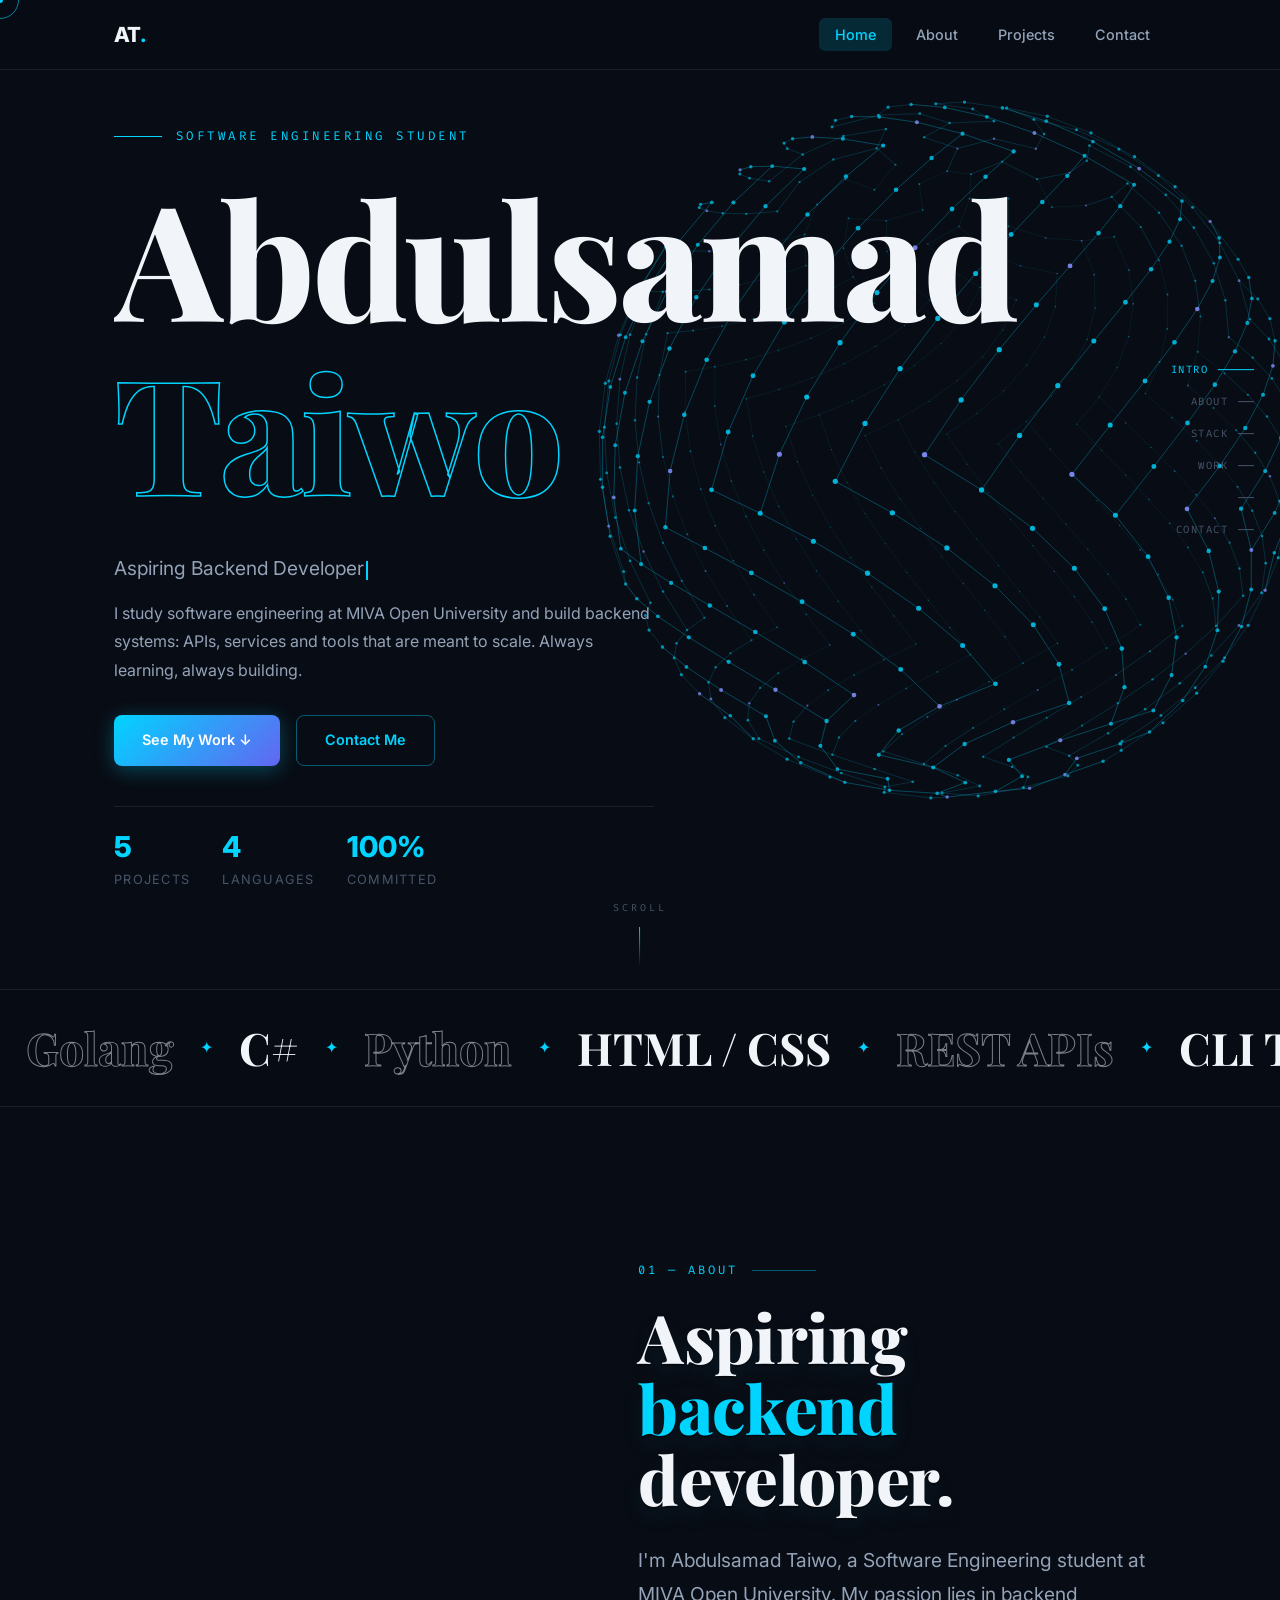
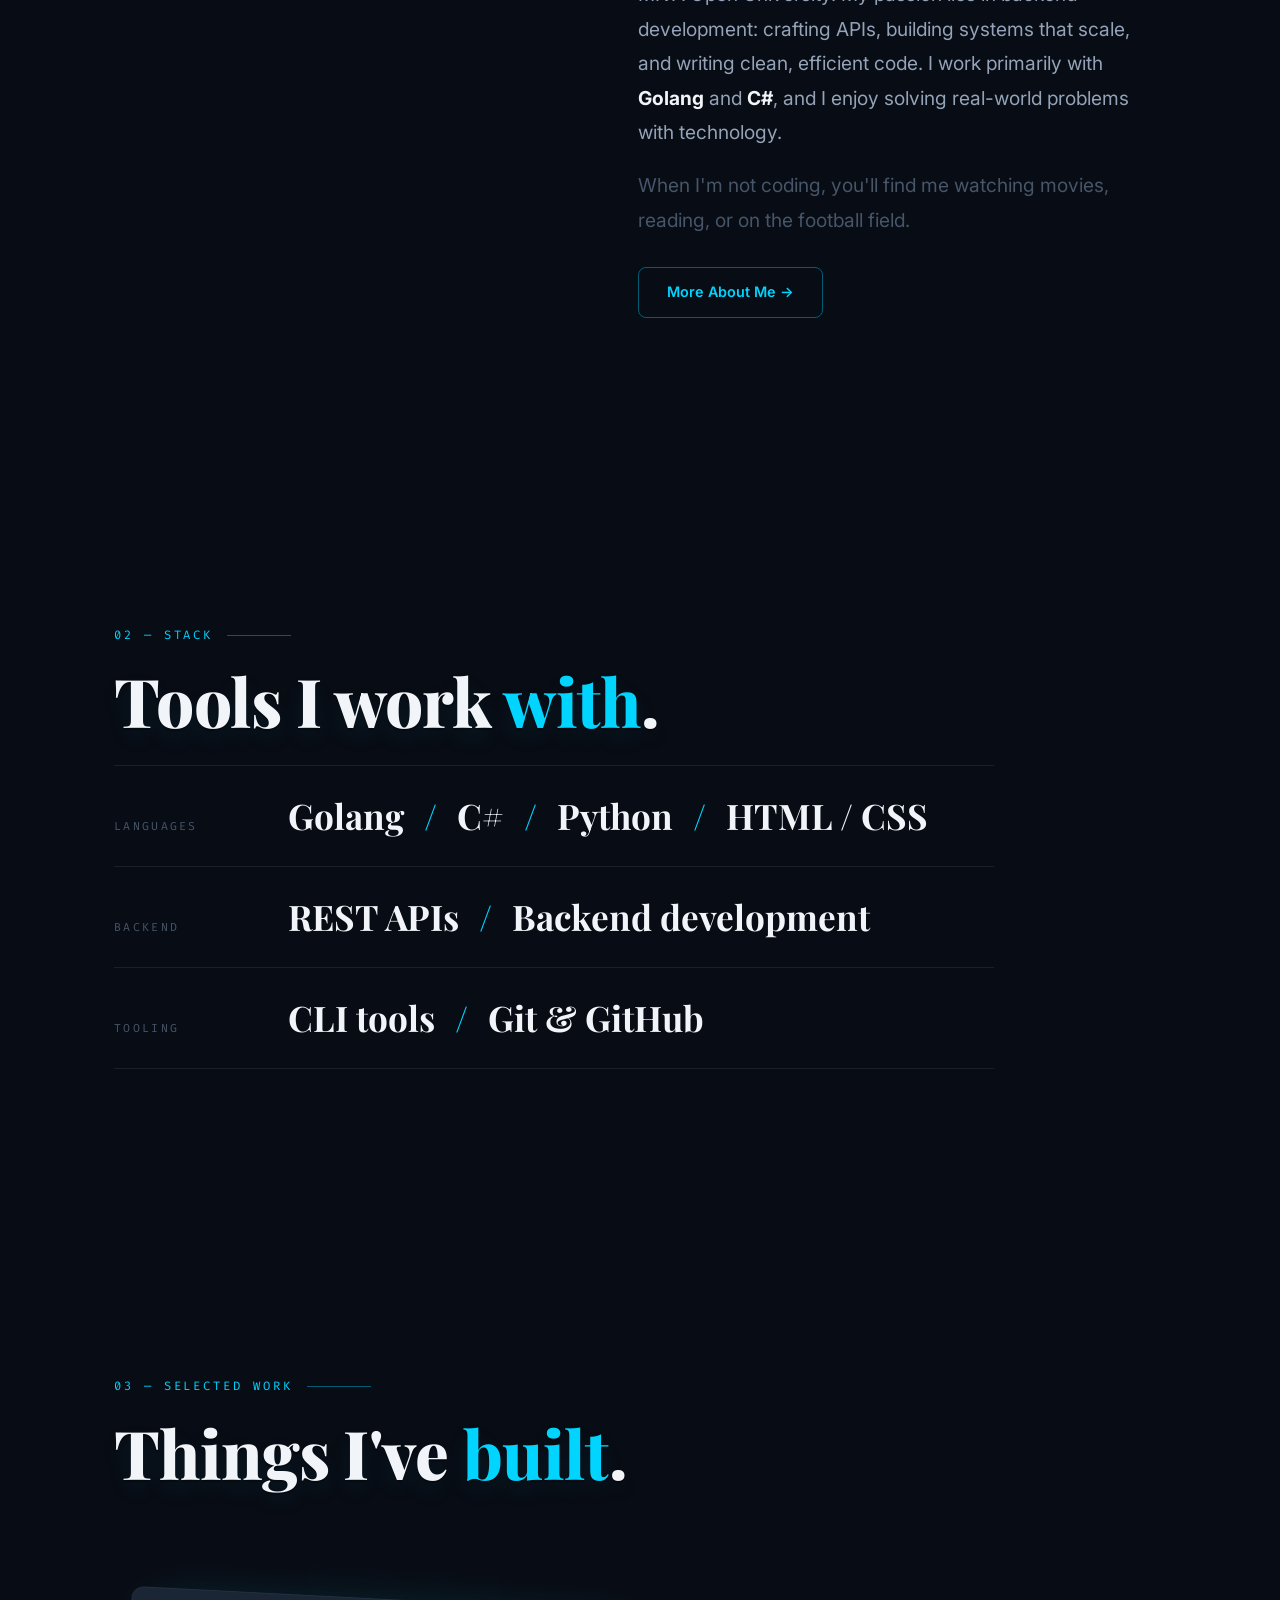
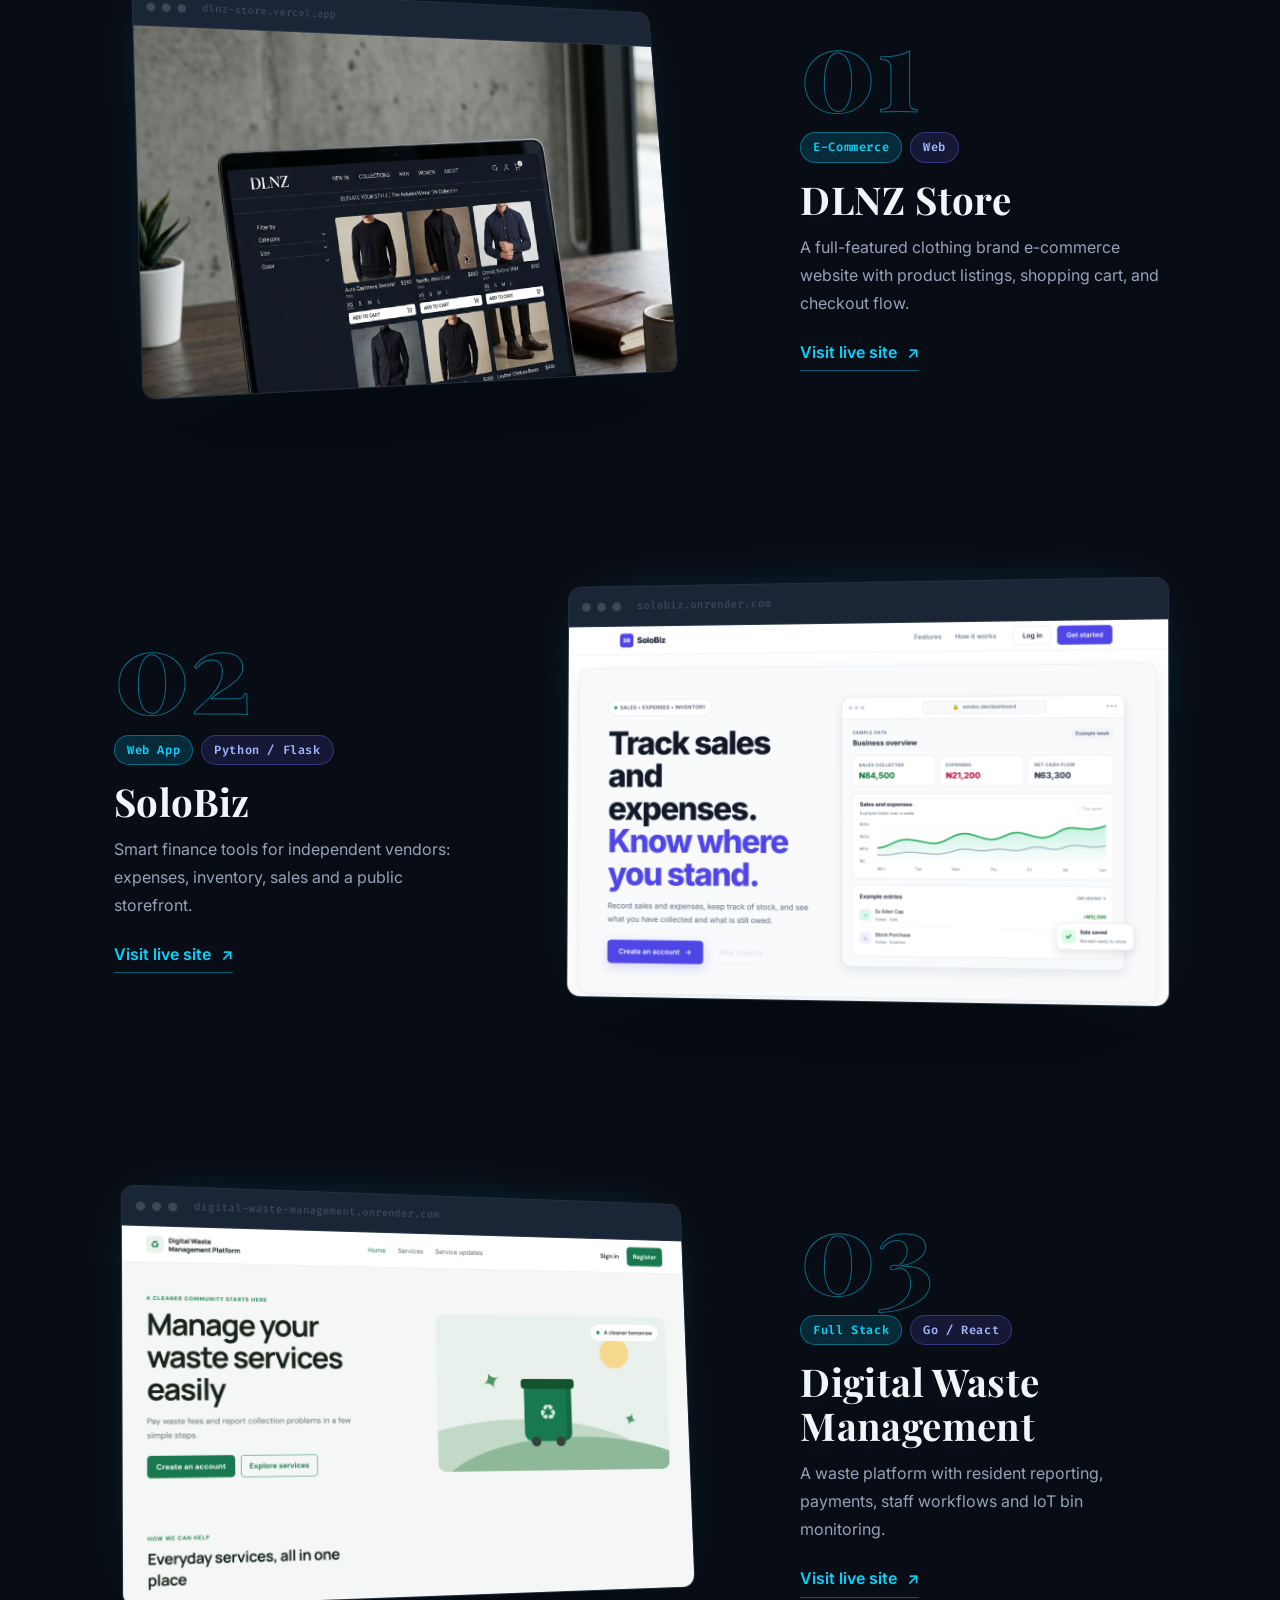
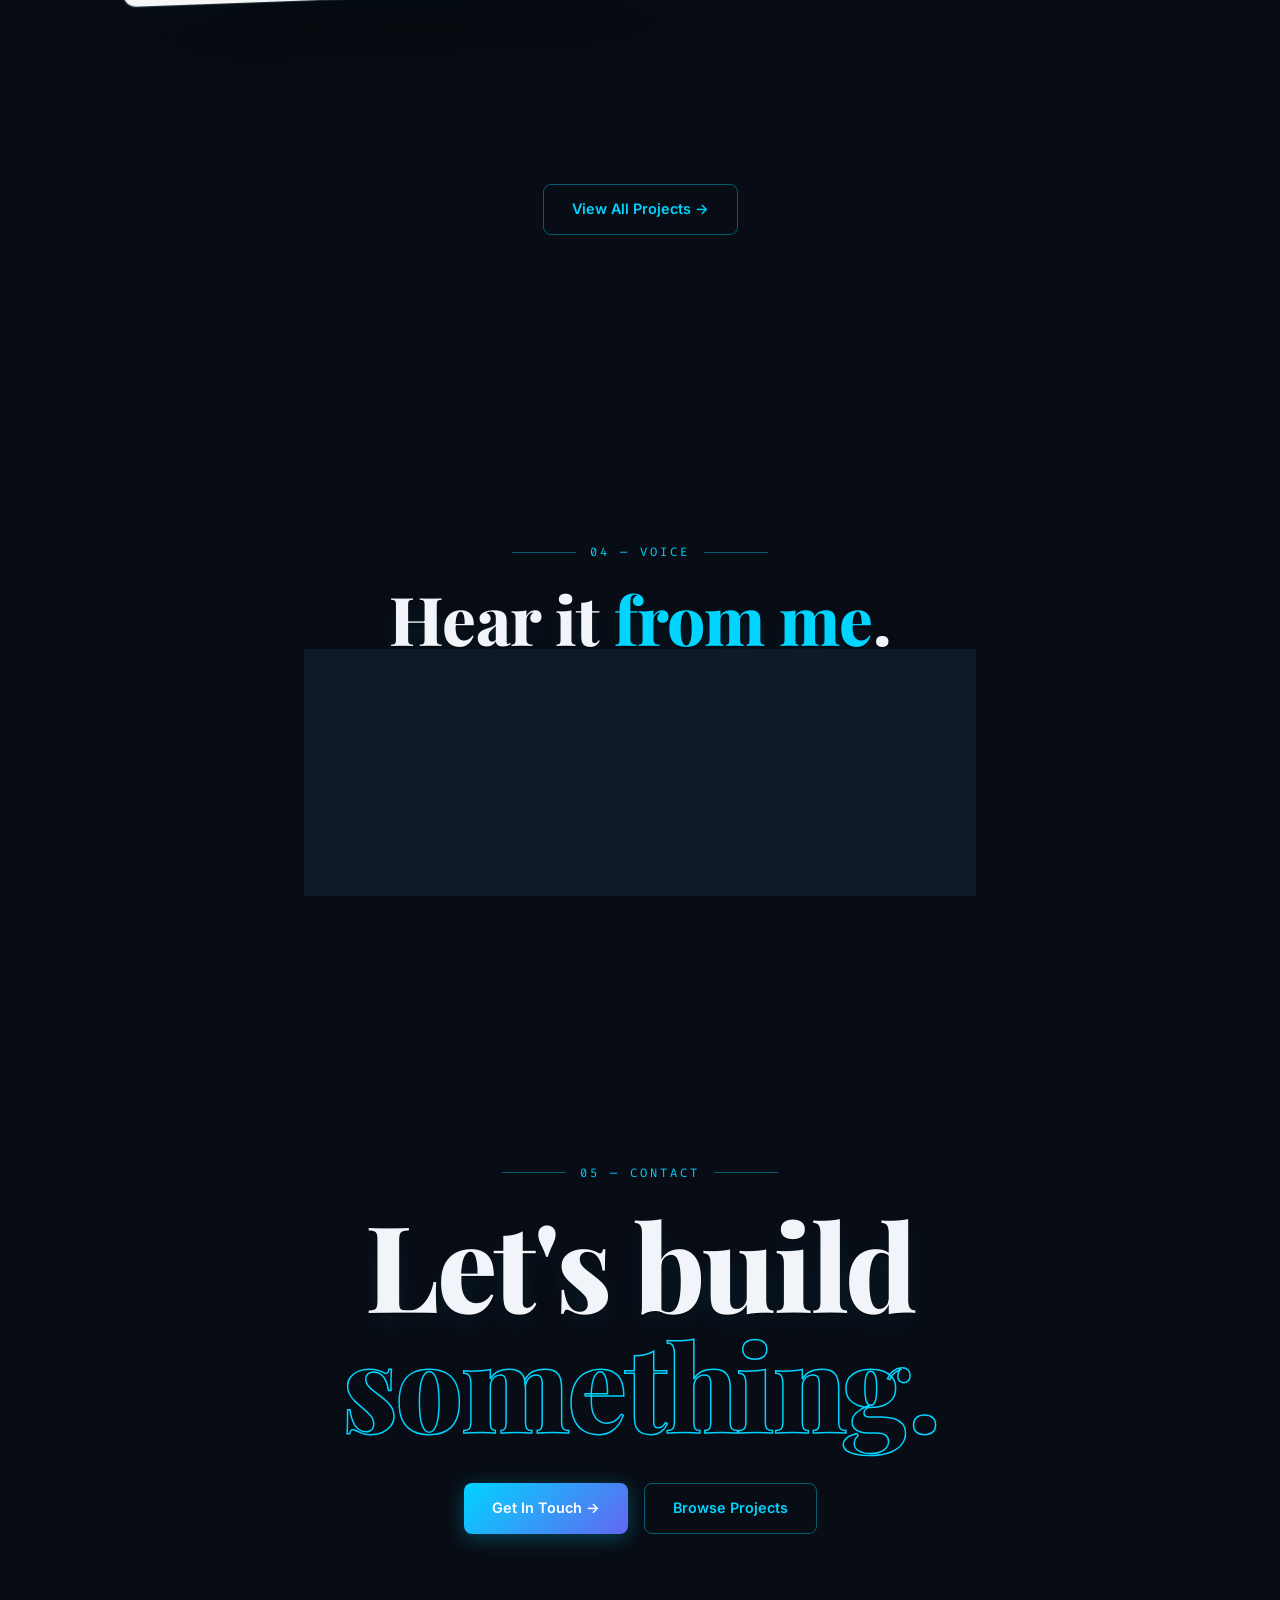
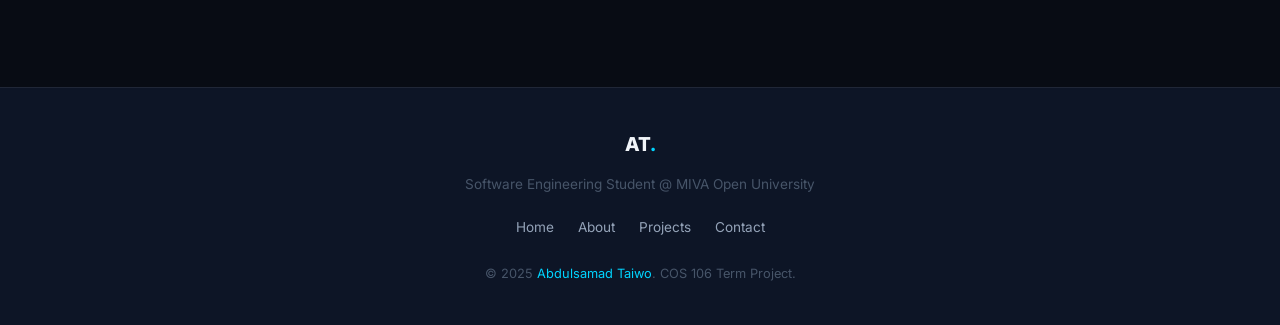
==== commit 71e94538: "Rebuild the homepage as a scrolling 3D story - Add js/story.js: a fixed particle scene that morphs b" ====
--- a/index.html
+++ b/index.html
@@ -7,7 +7,7 @@
   <meta name="description" content="Personal academic portfolio of Abdulsamad Taiwo – Software Engineering student at MIVA Open University, aspiring backend developer." />
   <link rel="stylesheet" href="css/style.css" />
 </head>
-<body>
+<body class="story">
 
   <!-- ===== NAVIGATION ===== -->
   <nav class="navbar" id="navbar">
@@ -25,37 +25,32 @@
     </div>
   </nav>
 
-  <div class="page-content">
-
-    <!-- ===== HERO SECTION ===== -->
-    <section class="hero section container">
-      <div class="hero-grid">
-        <div class="hero-content">
-          <span class="hero-eyebrow">Hello, World 👋</span>
-
-          <h1 class="hero-name">
-            Abdulsamad<br>
-            <span class="highlight">Taiwo</span>
-          </h1>
-
+  <main class="page-content">
+
+    <!-- ===== CHAPTER 00: HERO ===== -->
+    <section class="s-hero" id="top" data-chapter="Intro" data-shape="sphere" data-anchor="0.74" data-alpha="1">
+      <div class="container">
+        <span class="s-eyebrow">Software Engineering Student</span>
+
+        <h1 class="s-name">
+          <span class="line" data-split>Abdulsamad</span>
+          <span class="line line--outline" data-split data-split-offset="6">Taiwo</span>
+        </h1>
+
+        <div class="s-hero-foot">
           <p class="hero-role">
-            Software Engineering Student &amp;
-            <span id="typewriter"></span><span class="cursor"></span>
-          </p>
-
-          <p class="hero-bio">
-            A passionate software engineering student at MIVA Open University,
-            building scalable backend systems and exploring the deep layers of
-            modern software architecture. Always learning, always building.
+            Aspiring <span id="typewriter"></span><span class="cursor"></span>
+          </p>
+
+          <p class="s-bio">
+            I study software engineering at MIVA Open University and build
+            backend systems: APIs, services and tools that are meant to scale.
+            Always learning, always building.
           </p>
 
           <div class="hero-actions">
-            <a href="projects.html" class="btn btn-primary" id="view-projects-btn">
-              View Projects &rarr;
-            </a>
-            <a href="contact.html" class="btn btn-outline" id="contact-btn">
-              Contact Me
-            </a>
+            <a href="#work" class="btn btn-primary" id="view-projects-btn">See My Work &darr;</a>
+            <a href="contact.html" class="btn btn-outline" id="contact-btn">Contact Me</a>
           </div>
 
           <div class="hero-stats">
@@ -73,181 +68,172 @@
             </div>
           </div>
         </div>
-
-        <div class="hero-image-wrapper">
-          <div class="hero-photo-ring animate-float">
+      </div>
+      <span class="scroll-cue" aria-hidden="true">Scroll</span>
+    </section>
+
+    <!-- ===== SKILLS MARQUEE ===== -->
+    <div class="marquee" aria-label="Skills: Golang, C#, Python, HTML and CSS, REST APIs, CLI tools, Git and GitHub, backend development">
+      <div class="marquee-track" aria-hidden="true">
+        <span>Golang</span><b>✦</b><span class="fill">C#</span><b>✦</b><span>Python</span><b>✦</b><span class="fill">HTML / CSS</span><b>✦</b><span>REST APIs</span><b>✦</b><span class="fill">CLI Tools</span><b>✦</b><span>Git &amp; GitHub</span><b>✦</b><span class="fill">Backend</span><b>✦</b>
+        <span>Golang</span><b>✦</b><span class="fill">C#</span><b>✦</b><span>Python</span><b>✦</b><span class="fill">HTML / CSS</span><b>✦</b><span>REST APIs</span><b>✦</b><span class="fill">CLI Tools</span><b>✦</b><span>Git &amp; GitHub</span><b>✦</b><span class="fill">Backend</span><b>✦</b>
+      </div>
+    </div>
+
+    <!-- ===== CHAPTER 01: ABOUT ===== -->
+    <section class="chapter" id="about" data-chapter="About" data-shape="helix" data-anchor="0.5" data-alpha="0.5">
+      <div class="container about-split">
+        <div class="portrait-wrap fade-in-on-scroll">
+          <div class="portrait" id="portrait">
             <img src="assets/images/profile.jpg" alt="Abdulsamad Taiwo" id="hero-photo" />
-            <div class="ring-inner"></div>
-          </div>
-        </div>
-      </div>
-    </section>
-
-    <!-- ===== SKILLS PREVIEW ===== -->
-    <section class="skills-preview">
-      <div class="container">
-        <div style="text-align:center; margin-bottom:32px;">
-          <div class="tag">Tech Stack</div>
-          <h2 class="section-title" style="margin-top:16px;">
-            Tools I Work <span>With</span>
-          </h2>
-        </div>
-        <div class="skills-scroll">
-          <div class="skill-badge fade-in-on-scroll">
-            <span class="icon">🐹</span> Golang
-          </div>
-          <div class="skill-badge fade-in-on-scroll">
-            <span class="icon">💜</span> C#
-          </div>
-          <div class="skill-badge fade-in-on-scroll">
-            <span class="icon">🌐</span> HTML / CSS
-          </div>
-          <div class="skill-badge fade-in-on-scroll">
-            <span class="icon">🐍</span> Python
-          </div>
-          <div class="skill-badge fade-in-on-scroll">
-            <span class="icon">🗄️</span> Backend Dev
-          </div>
-          <div class="skill-badge fade-in-on-scroll">
-            <span class="icon">⚙️</span> CLI Tools
-          </div>
-          <div class="skill-badge fade-in-on-scroll">
-            <span class="icon">🔗</span> REST APIs
-          </div>
-          <div class="skill-badge fade-in-on-scroll">
-            <span class="icon">🐙</span> Git &amp; GitHub
-          </div>
-        </div>
-      </div>
-    </section>
-
-    <!-- ===== QUICK ABOUT ===== -->
-    <section class="section">
-      <div class="container">
-        <div class="split-grid">
-          <div class="fade-in-on-scroll">
-            <div class="tag">Who am I?</div>
-            <div class="accent-line"></div>
-            <h2 class="section-title">Aspiring <span>Backend</span> Developer</h2>
-            <p style="color:var(--text-secondary); line-height:1.8; margin-bottom:20px; font-size:0.95rem;">
-              I'm Abdulsamad Taiwo, a Software Engineering student at MIVA Open University.
-              My passion lies in backend development — crafting APIs, building systems that scale,
-              and writing clean, efficient code. I work primarily with <strong style="color:var(--text-primary)">Golang</strong> and <strong style="color:var(--text-primary)">C#</strong>,
-              and I enjoy solving real-world problems with technology.
-            </p>
-            <p style="color:var(--text-secondary); line-height:1.8; margin-bottom:28px; font-size:0.95rem;">
-              When I'm not coding, you'll find me watching movies, reading, or on the football field.
-            </p>
-            <a href="about.html" class="btn btn-outline" id="learn-more-btn">Learn More About Me &rarr;</a>
-          </div>
-
-          <div class="fade-in-on-scroll mini-grid">
-            <!-- Mini cards -->
-            <div style="background:var(--bg-card); border:1px solid var(--border); border-radius:14px; padding:24px; text-align:center; transition:all 0.3s ease;">
-              <div style="font-size:2rem; margin-bottom:10px;">🎓</div>
-              <div style="font-weight:700; font-size:0.9rem;">MIVA Open University</div>
-              <div style="color:var(--text-muted); font-size:0.8rem; margin-top:4px;">Software Engineering</div>
-            </div>
-            <div style="background:var(--bg-card); border:1px solid var(--border); border-radius:14px; padding:24px; text-align:center; transition:all 0.3s ease;">
-              <div style="font-size:2rem; margin-bottom:10px;">🚀</div>
-              <div style="font-weight:700; font-size:0.9rem;">Backend Focus</div>
-              <div style="color:var(--text-muted); font-size:0.8rem; margin-top:4px;">Scalable Systems</div>
-            </div>
-            <div style="background:var(--bg-card); border:1px solid var(--border); border-radius:14px; padding:24px; text-align:center; transition:all 0.3s ease;">
-              <div style="font-size:2rem; margin-bottom:10px;">🐹</div>
-              <div style="font-weight:700; font-size:0.9rem;">Golang</div>
-              <div style="color:var(--text-muted); font-size:0.8rem; margin-top:4px;">Primary Language</div>
-            </div>
-            <div style="background:var(--bg-card); border:1px solid var(--border); border-radius:14px; padding:24px; text-align:center; transition:all 0.3s ease;">
-              <div style="font-size:2rem; margin-bottom:10px;">💡</div>
-              <div style="font-weight:700; font-size:0.9rem;">Always Learning</div>
-              <div style="color:var(--text-muted); font-size:0.8rem; margin-top:4px;">Growth Mindset</div>
-            </div>
-          </div>
-        </div>
-      </div>
-    </section>
-
-    <!-- ===== FEATURED PROJECTS PREVIEW ===== -->
-    <section class="section" style="background:var(--bg-secondary); border-top:1px solid var(--border); border-bottom:1px solid var(--border);">
-      <div class="container">
-        <div style="text-align:center; margin-bottom:48px;" class="fade-in-on-scroll">
-          <div class="tag">Portfolio</div>
-          <div class="accent-line" style="margin:16px auto 0;"></div>
-          <h2 class="section-title">Featured <span>Projects</span></h2>
-          <p class="section-subtitle">A glimpse of what I've been building</p>
-        </div>
-
-        <div style="display:grid; grid-template-columns:repeat(auto-fit, minmax(280px,1fr)); gap:24px;">
-          <a href="https://dlnz-store.vercel.app" target="_blank" rel="noopener" class="project-card fade-in-on-scroll" id="featured-dlnz">
-            <img src="assets/images/dlnz-store.png" alt="DLNZ Store" class="project-img" />
-            <div class="project-body">
-              <div class="project-tags">
-                <span class="tag">E-Commerce</span>
-                <span class="tag purple">Web</span>
-              </div>
-              <h3 class="project-title">DLNZ Store</h3>
-              <p class="project-desc">A full-featured clothing brand e-commerce website with product listings, shopping cart, and checkout flow.</p>
-            </div>
-          </a>
-
-          <a href="https://solobiz.onrender.com" target="_blank" rel="noopener" class="project-card fade-in-on-scroll" id="featured-solobiz">
-            <img src="assets/images/solobiz.png" alt="SoloBiz – landing page screenshot" class="project-img" />
-            <div class="project-body">
-              <div class="project-tags">
-                <span class="tag">Web App</span>
-                <span class="tag purple">Python / Flask</span>
-              </div>
-              <h3 class="project-title">SoloBiz</h3>
-              <p class="project-desc">Smart finance tools for independent vendors: expenses, inventory, sales and a public storefront.</p>
-            </div>
-          </a>
-
-          <a href="https://digital-waste-management.onrender.com" target="_blank" rel="noopener" class="project-card fade-in-on-scroll" id="featured-digitalwaste">
-            <img src="assets/images/digital-waste.png" alt="Digital Waste Management Platform – home page screenshot" class="project-img" />
-            <div class="project-body">
-              <div class="project-tags">
-                <span class="tag">Full Stack</span>
-                <span class="tag purple">Go / React</span>
-              </div>
-              <h3 class="project-title">Digital Waste Management</h3>
-              <p class="project-desc">A waste platform with resident reporting, payments, staff workflows and IoT bin monitoring.</p>
-            </div>
-          </a>
-        </div>
-
-        <div style="text-align:center; margin-top:40px;">
+            <span class="portrait-tag">MIVA Open University</span>
+          </div>
+        </div>
+
+        <div class="fade-in-on-scroll">
+          <div class="chapter-label">01 — About</div>
+          <h2 class="chapter-title">Aspiring <em>backend</em> developer.</h2>
+          <p class="lead">
+            I'm Abdulsamad Taiwo, a Software Engineering student at MIVA Open University.
+            My passion lies in backend development: crafting APIs, building systems that
+            scale, and writing clean, efficient code. I work primarily with
+            <strong>Golang</strong> and <strong>C#</strong>, and I enjoy solving
+            real-world problems with technology.
+          </p>
+          <p class="lead lead--muted">
+            When I'm not coding, you'll find me watching movies, reading, or on the football field.
+          </p>
+          <a href="about.html" class="btn btn-outline" id="learn-more-btn">More About Me &rarr;</a>
+        </div>
+      </div>
+    </section>
+
+    <!-- ===== CHAPTER 02: STACK ===== -->
+    <section class="chapter" id="stack" data-chapter="Stack" data-shape="cube" data-anchor="0.74" data-alpha="0.5">
+      <div class="container">
+        <div class="fade-in-on-scroll">
+          <div class="chapter-label">02 — Stack</div>
+          <h2 class="chapter-title">Tools I work <em>with</em>.</h2>
+        </div>
+
+        <dl class="stack-list fade-in-on-scroll">
+          <div class="stack-row">
+            <dt>Languages</dt>
+            <dd><span>Golang</span><span>C#</span><span>Python</span><span>HTML / CSS</span></dd>
+          </div>
+          <div class="stack-row">
+            <dt>Backend</dt>
+            <dd><span>REST APIs</span><span>Backend development</span></dd>
+          </div>
+          <div class="stack-row">
+            <dt>Tooling</dt>
+            <dd><span>CLI tools</span><span>Git &amp; GitHub</span></dd>
+          </div>
+        </dl>
+      </div>
+    </section>
+
+    <!-- ===== CHAPTER 03: SELECTED WORK ===== -->
+    <section class="chapter" id="work" data-chapter="Work" data-shape="wave" data-anchor="0.5" data-alpha="0.3">
+      <div class="container">
+        <div class="fade-in-on-scroll work-head">
+          <div class="chapter-label">03 — Selected work</div>
+          <h2 class="chapter-title">Things I've <em>built</em>.</h2>
+        </div>
+
+        <article class="work-row" id="featured-dlnz">
+          <div class="work-media">
+            <a class="work-frame" data-dir="1" href="https://dlnz-store.vercel.app" target="_blank" rel="noopener" aria-label="Open DLNZ Store live site">
+              <div class="work-chrome"><i></i><i></i><i></i><span>dlnz-store.vercel.app</span></div>
+              <img src="assets/images/dlnz-store.png" alt="DLNZ Store screenshot" />
+            </a>
+          </div>
+          <div class="work-info fade-in-on-scroll">
+            <span class="work-index" aria-hidden="true">01</span>
+            <div class="project-tags">
+              <span class="tag">E-Commerce</span>
+              <span class="tag purple">Web</span>
+            </div>
+            <h3 class="work-title">DLNZ Store</h3>
+            <p>A full-featured clothing brand e-commerce website with product listings, shopping cart, and checkout flow.</p>
+            <a class="work-link" href="https://dlnz-store.vercel.app" target="_blank" rel="noopener">Visit live site <span aria-hidden="true">↗</span></a>
+          </div>
+        </article>
+
+        <article class="work-row" id="featured-solobiz">
+          <div class="work-media">
+            <a class="work-frame" data-dir="-1" href="https://solobiz.onrender.com" target="_blank" rel="noopener" aria-label="Open SoloBiz live site">
+              <div class="work-chrome"><i></i><i></i><i></i><span>solobiz.onrender.com</span></div>
+              <img src="assets/images/solobiz.png" alt="SoloBiz landing page screenshot" loading="lazy" />
+            </a>
+          </div>
+          <div class="work-info fade-in-on-scroll">
+            <span class="work-index" aria-hidden="true">02</span>
+            <div class="project-tags">
+              <span class="tag">Web App</span>
+              <span class="tag purple">Python / Flask</span>
+            </div>
+            <h3 class="work-title">SoloBiz</h3>
+            <p>Smart finance tools for independent vendors: expenses, inventory, sales and a public storefront.</p>
+            <a class="work-link" href="https://solobiz.onrender.com" target="_blank" rel="noopener">Visit live site <span aria-hidden="true">↗</span></a>
+          </div>
+        </article>
+
+        <article class="work-row" id="featured-digitalwaste">
+          <div class="work-media">
+            <a class="work-frame" data-dir="1" href="https://digital-waste-management.onrender.com" target="_blank" rel="noopener" aria-label="Open Digital Waste Management live site">
+              <div class="work-chrome"><i></i><i></i><i></i><span>digital-waste-management.onrender.com</span></div>
+              <img src="assets/images/digital-waste.png" alt="Digital Waste Management Platform home page screenshot" loading="lazy" />
+            </a>
+          </div>
+          <div class="work-info fade-in-on-scroll">
+            <span class="work-index" aria-hidden="true">03</span>
+            <div class="project-tags">
+              <span class="tag">Full Stack</span>
+              <span class="tag purple">Go / React</span>
+            </div>
+            <h3 class="work-title">Digital Waste Management</h3>
+            <p>A waste platform with resident reporting, payments, staff workflows and IoT bin monitoring.</p>
+            <a class="work-link" href="https://digital-waste-management.onrender.com" target="_blank" rel="noopener">Visit live site <span aria-hidden="true">↗</span></a>
+          </div>
+        </article>
+
+        <div class="work-more fade-in-on-scroll">
           <a href="projects.html" class="btn btn-outline" id="all-projects-btn">View All Projects &rarr;</a>
         </div>
       </div>
     </section>
 
-    <!-- ===== MULTIMEDIA SECTION ===== -->
-    <section class="section">
-      <div class="container">
-        <div class="fade-in-on-scroll" style="text-align:center; margin-bottom:40px;">
-          <div class="tag">Media</div>
-          <div class="accent-line" style="margin:16px auto 0;"></div>
-          <h2 class="section-title">Voice <span>Introduction</span></h2>
-          <p class="section-subtitle">Hear a quick message from me</p>
-        </div>
-        <div class="fade-in-on-scroll" style="max-width:600px; margin:0 auto; background:var(--bg-card); border:1px solid var(--border); border-radius:16px; padding:32px; text-align:center;">
-          <div style="font-size:3rem; margin-bottom:16px;">🎙️</div>
-          <p style="color:var(--text-secondary); margin-bottom:20px; font-size:0.9rem;">
-            A little introduction voice.
-          </p>
-          <audio controls style="width:100%; accent-color:var(--accent);" id="coder-audio">
+    <!-- ===== CHAPTER 04: VOICE ===== -->
+    <section class="chapter" id="voice" data-chapter="Voice" data-shape="torus" data-anchor="0.5" data-alpha="0.45">
+      <div class="container">
+        <div class="fade-in-on-scroll voice-head">
+          <div class="chapter-label">04 — Voice</div>
+          <h2 class="chapter-title">Hear it <em>from me</em>.</h2>
+        </div>
+        <div class="voice-card fade-in-on-scroll">
+          <p>A short voice introduction, in my own words.</p>
+          <audio controls id="coder-audio">
             <source src="assets/audio/my-voice.m4a" type="audio/mp4" />
             Your browser does not support the audio element.
           </audio>
-          <p style="color:var(--text-muted); font-size:0.78rem; margin-top:12px; font-style:italic;">
-            🎙️ Personal Voice Introduction
-          </p>
-        </div>
-      </div>
-    </section>
-
-  </div>
+        </div>
+      </div>
+    </section>
+
+    <!-- ===== CHAPTER 05: CONTACT ===== -->
+    <section class="chapter cta" id="contact" data-chapter="Contact" data-shape="galaxy" data-anchor="0.5" data-alpha="0.7">
+      <div class="container fade-in-on-scroll">
+        <div class="chapter-label chapter-label--center">05 — Contact</div>
+        <h2 class="cta-title">Let's build<br><span class="outline">something.</span></h2>
+        <div class="hero-actions hero-actions--center">
+          <a href="contact.html" class="btn btn-primary" id="cta-contact-btn">Get In Touch &rarr;</a>
+          <a href="projects.html" class="btn btn-outline" id="cta-projects-btn">Browse Projects</a>
+        </div>
+      </div>
+    </section>
+
+  </main>
 
   <!-- ===== FOOTER ===== -->
   <footer class="footer">
@@ -266,5 +252,6 @@
 
   <script src="js/main.js"></script>
   <script src="js/three-d.js"></script>
+  <script src="js/story.js"></script>
 </body>
 </html>
--- a/css/style.css
+++ b/css/style.css
@@ -1507,3 +1507,408 @@
   .about-info-row { flex-wrap: wrap; gap: 4px 12px; }
   .about-info-row .value { overflow-wrap: anywhere; text-align: right; }
 }
+
+/* ===================================================
+   STORY HOMEPAGE
+   A fixed 3D scene sits behind the page and morphs per chapter.
+   =================================================== */
+.story-canvas {
+  position: fixed;
+  inset: 0;
+  width: 100%;
+  height: 100%;
+  z-index: 0;
+  pointer-events: none;
+}
+.story .page-content,
+.story .footer { position: relative; z-index: 1; }
+
+/* Scroll progress bar */
+.story-progress {
+  position: fixed;
+  top: 0;
+  left: 0;
+  width: 100%;
+  height: 2px;
+  z-index: 1100;
+  transform-origin: 0 50%;
+  transform: scaleX(var(--p, 0));
+  background: linear-gradient(90deg, var(--accent), var(--accent-2));
+  pointer-events: none;
+}
+
+/* Chapter indicator (wide screens only) */
+.story-nav {
+  position: fixed;
+  right: 26px;
+  top: 50%;
+  transform: translateY(-50%);
+  z-index: 60;
+  display: none;
+  flex-direction: column;
+  gap: 14px;
+}
+.story-nav a {
+  display: flex;
+  align-items: center;
+  justify-content: flex-end;
+  gap: 10px;
+  font-family: var(--font-code);
+  font-size: 0.66rem;
+  letter-spacing: 0.14em;
+  text-transform: uppercase;
+  color: var(--text-muted);
+  transition: color var(--transition);
+}
+.story-nav a span { opacity: 0; transform: translateX(6px); transition: opacity var(--transition), transform var(--transition); }
+.story-nav a i { width: 16px; height: 1px; background: currentColor; transition: width var(--transition); }
+.story-nav a:hover span,
+.story-nav a.active span { opacity: 1; transform: none; }
+.story-nav a:hover,
+.story-nav a.active { color: var(--accent); }
+.story-nav a.active i { width: 36px; }
+@media (min-width: 1280px) { .story-nav { display: flex; } }
+
+/* ---- Hero ---- */
+.s-hero {
+  position: relative;
+  overflow: hidden;
+  min-height: calc(100vh - var(--nav-height));
+  display: flex;
+  align-items: center;
+  padding: 56px 0 96px;
+}
+.s-hero > .container { width: 100%; }
+.s-eyebrow {
+  display: flex;
+  align-items: center;
+  gap: 14px;
+  margin-bottom: 26px;
+  font-family: var(--font-code);
+  font-size: 0.78rem;
+  letter-spacing: 0.28em;
+  text-transform: uppercase;
+  color: var(--accent);
+}
+.s-eyebrow::before { content: ''; width: 48px; height: 1px; background: var(--accent); }
+
+.s-name {
+  margin: 0 0 30px;
+  font-size: clamp(3rem, 12.5vw, 10rem);
+  font-weight: 800;
+  line-height: 0.95;
+  letter-spacing: -0.02em;
+  text-shadow: none;
+}
+.s-name .line { display: block; overflow: hidden; padding: 0.04em 0 0.1em; }
+.s-name .line--outline { color: transparent; -webkit-text-stroke: 1.5px var(--accent); }
+.char { display: inline-block; }
+.story-ready .s-name .char {
+  animation: charUp 0.9s cubic-bezier(.2,.8,.2,1) both;
+  animation-delay: calc(var(--i) * 45ms + 120ms);
+}
+@keyframes charUp {
+  from { transform: translateY(110%) rotate(8deg); opacity: 0; }
+  to   { transform: none; opacity: 1; }
+}
+
+.s-hero-foot { max-width: 540px; }
+.s-hero-foot .hero-role { margin-bottom: 14px; }
+.s-bio { color: var(--text-secondary); font-size: 1rem; line-height: 1.8; margin-bottom: 30px; }
+.s-hero-foot .hero-stats { margin-top: 40px; padding-top: 26px; }
+
+.scroll-cue {
+  position: absolute;
+  left: 50%;
+  bottom: 22px;
+  transform: translateX(-50%);
+  display: flex;
+  flex-direction: column;
+  align-items: center;
+  gap: 10px;
+  font-family: var(--font-code);
+  font-size: 0.62rem;
+  letter-spacing: 0.3em;
+  text-transform: uppercase;
+  color: var(--text-muted);
+}
+.scroll-cue::after {
+  content: '';
+  width: 1px;
+  height: 40px;
+  background: linear-gradient(var(--accent), transparent);
+  transform-origin: top;
+  animation: cueDrop 1.9s ease-in-out infinite;
+}
+@keyframes cueDrop {
+  0%   { transform: scaleY(0); opacity: 1; }
+  60%  { transform: scaleY(1); opacity: 1; }
+  100% { transform: scaleY(1); opacity: 0; }
+}
+
+/* ---- Skills marquee ---- */
+.marquee {
+  overflow: hidden;
+  padding: 20px 0;
+  border-top: 1px solid var(--border);
+  border-bottom: 1px solid var(--border);
+  background: rgba(8, 12, 20, 0.6);
+  -webkit-backdrop-filter: blur(6px);
+  backdrop-filter: blur(6px);
+}
+.marquee-track {
+  display: flex;
+  align-items: center;
+  width: max-content;
+  animation: marquee 36s linear infinite;
+}
+.marquee:hover .marquee-track { animation-play-state: paused; }
+.marquee-track span {
+  padding: 0 26px;
+  white-space: nowrap;
+  font-family: 'Playfair Display', Georgia, serif;
+  font-size: clamp(1.5rem, 4vw, 2.8rem);
+  font-weight: 700;
+  color: transparent;
+  -webkit-text-stroke: 1px rgba(241, 245, 249, 0.5);
+}
+.marquee-track span.fill { color: var(--text-primary); -webkit-text-stroke: 0; }
+.marquee-track b { color: var(--accent); font-size: 1rem; font-weight: 400; }
+@keyframes marquee { to { transform: translateX(-50%); } }
+
+/* ---- Chapters ---- */
+.chapter { padding: clamp(84px, 12vw, 160px) 0; scroll-margin-top: var(--nav-height); }
+.chapter-label {
+  display: flex;
+  align-items: center;
+  gap: 14px;
+  margin-bottom: 20px;
+  font-family: var(--font-code);
+  font-size: 0.76rem;
+  letter-spacing: 0.24em;
+  text-transform: uppercase;
+  color: var(--accent);
+}
+.chapter-label::after { content: ''; flex: 0 0 64px; height: 1px; background: var(--border-accent); }
+.chapter-label--center { justify-content: center; }
+.chapter-label--center::before { content: ''; flex: 0 0 64px; height: 1px; background: var(--border-accent); }
+.chapter-title {
+  margin-bottom: 28px;
+  font-size: clamp(2rem, 5.4vw, 4.2rem);
+  font-weight: 800;
+  line-height: 1.06;
+  letter-spacing: -0.01em;
+}
+.chapter-title em { font-style: normal; color: var(--accent); }
+.lead { margin-bottom: 18px; font-size: clamp(1rem, 1.5vw, 1.2rem); line-height: 1.8; color: var(--text-secondary); }
+.lead strong { color: var(--text-primary); }
+.lead--muted { color: var(--text-muted); margin-bottom: 30px; }
+
+/* About: portrait in a 3D frame */
+.about-split {
+  display: grid;
+  grid-template-columns: minmax(0, 0.8fr) minmax(0, 1fr);
+  gap: clamp(40px, 8vw, 120px);
+  align-items: center;
+}
+.portrait-wrap { perspective: 1100px; }
+.portrait {
+  position: relative;
+  max-width: 400px;
+  aspect-ratio: 4 / 5;
+  transform-style: preserve-3d;
+  transform: rotateY(var(--pry, 9deg)) rotateX(var(--prx, 0deg));
+  transition: transform 0.35s ease-out;
+}
+.portrait::before {
+  content: '';
+  position: absolute;
+  inset: 0;
+  border: 1px solid var(--border-accent);
+  border-radius: 18px;
+  transform: translate3d(20px, 20px, -50px);
+}
+.portrait img {
+  position: relative;
+  display: block;
+  width: 100%;
+  height: 100%;
+  object-fit: cover;
+  object-position: top center;
+  border-radius: 18px;
+  box-shadow: 0 40px 80px -30px rgba(0, 0, 0, 0.85);
+}
+.portrait-tag {
+  position: absolute;
+  left: -16px;
+  bottom: 30px;
+  padding: 9px 16px;
+  border: 1px solid var(--border-accent);
+  border-radius: 12px;
+  background: var(--bg-card);
+  font-family: var(--font-code);
+  font-size: 0.72rem;
+  color: var(--accent);
+  transform: translateZ(60px);
+  box-shadow: var(--shadow-card);
+}
+
+/* Stack: big typographic rows */
+.stack-list { max-width: 880px; border-top: 1px solid var(--border); }
+.stack-row {
+  display: grid;
+  grid-template-columns: 150px minmax(0, 1fr);
+  gap: 24px;
+  align-items: baseline;
+  padding: 28px 0;
+  border-bottom: 1px solid var(--border);
+  transition: padding 0.35s ease, background 0.35s ease;
+}
+.stack-row:hover { padding-left: 18px; background: linear-gradient(90deg, var(--accent-dim), transparent 70%); }
+.stack-row dt {
+  font-family: var(--font-code);
+  font-size: 0.72rem;
+  letter-spacing: 0.2em;
+  text-transform: uppercase;
+  color: var(--text-muted);
+}
+.stack-row dd {
+  display: flex;
+  flex-wrap: wrap;
+  gap: 6px 20px;
+  font-family: 'Playfair Display', Georgia, serif;
+  font-size: clamp(1.3rem, 3vw, 2.2rem);
+  font-weight: 700;
+  line-height: 1.25;
+}
+.stack-row dd span + span::before { content: '/'; margin-right: 20px; font-weight: 400; color: var(--accent); }
+
+/* Work: alternating rows, frames rotate in 3D with scroll */
+.work-head { margin-bottom: clamp(40px, 7vw, 90px); }
+.work-row {
+  display: grid;
+  grid-template-columns: minmax(0, 1.25fr) minmax(0, 0.75fr);
+  gap: clamp(32px, 6vw, 90px);
+  align-items: center;
+  margin-bottom: clamp(90px, 14vw, 180px);
+}
+.work-row:nth-of-type(even) { grid-template-columns: minmax(0, 0.75fr) minmax(0, 1.25fr); }
+.work-row:nth-of-type(even) .work-media { order: 2; }
+.work-media { perspective: 1400px; }
+.work-frame {
+  display: block;
+  overflow: hidden;
+  border: 1px solid var(--border);
+  border-radius: 14px;
+  background: var(--bg-card);
+  box-shadow: 0 50px 100px -40px rgba(0, 0, 0, 0.9), 0 0 60px -30px rgba(0, 212, 255, 0.35);
+  transform: rotateY(var(--ry, 0deg)) rotateX(var(--rx, 0deg)) scale(var(--sc, 1));
+  transition: transform 0.25s ease-out, border-color 0.4s ease, box-shadow 0.4s ease;
+  will-change: transform;
+}
+.work-frame:hover,
+.work-frame:focus-visible {
+  transform: rotateY(0deg) rotateX(0deg) scale(1.02);
+  border-color: var(--border-accent);
+  box-shadow: 0 50px 100px -40px rgba(0, 0, 0, 0.9), 0 0 80px -20px rgba(0, 212, 255, 0.5);
+}
+.work-chrome {
+  display: flex;
+  align-items: center;
+  gap: 7px;
+  padding: 11px 14px;
+  border-bottom: 1px solid var(--border);
+  background: rgba(255, 255, 255, 0.04);
+  font-family: var(--font-code);
+  font-size: 0.68rem;
+  color: var(--text-muted);
+}
+.work-chrome i { flex: 0 0 9px; height: 9px; border-radius: 50%; background: rgba(255, 255, 255, 0.16); }
+.work-chrome span { margin-left: 10px; overflow: hidden; text-overflow: ellipsis; white-space: nowrap; }
+.work-frame img { display: block; width: 100%; aspect-ratio: 16 / 10; object-fit: cover; object-position: top center; }
+.work-index {
+  display: block;
+  margin-bottom: 10px;
+  font-family: 'Playfair Display', Georgia, serif;
+  font-size: clamp(4rem, 9vw, 7.5rem);
+  font-weight: 800;
+  line-height: 1;
+  color: transparent;
+  -webkit-text-stroke: 1px rgba(0, 212, 255, 0.5);
+}
+.work-title { margin: 14px 0 12px; font-size: clamp(1.6rem, 3vw, 2.4rem); line-height: 1.15; }
+.work-info p { margin-bottom: 22px; color: var(--text-secondary); line-height: 1.75; }
+.work-link {
+  display: inline-flex;
+  align-items: center;
+  gap: 10px;
+  padding-bottom: 4px;
+  border-bottom: 1px solid var(--border-accent);
+  font-weight: 600;
+  color: var(--accent);
+}
+.work-link span { transition: transform var(--transition); }
+.work-link:hover span { transform: translate(4px, -4px); }
+.work-more { text-align: center; }
+
+/* Voice */
+.voice-head { text-align: center; }
+.voice-head .chapter-label { justify-content: center; }
+.voice-head .chapter-label::before { content: ''; flex: 0 0 64px; height: 1px; background: var(--border-accent); }
+.voice-card {
+  max-width: 600px;
+  margin: 0 auto;
+  padding: 32px;
+  border: 1px solid var(--border);
+  border-radius: 18px;
+  background: rgba(17, 29, 46, 0.82);
+  -webkit-backdrop-filter: blur(10px);
+  backdrop-filter: blur(10px);
+  text-align: center;
+  box-shadow: var(--shadow-card);
+}
+.voice-card p { margin-bottom: 18px; color: var(--text-secondary); }
+.voice-card audio { width: 100%; accent-color: var(--accent); }
+
+/* Contact call to action */
+.cta { text-align: center; }
+.cta-title {
+  margin-bottom: 40px;
+  font-size: clamp(2.6rem, 9.5vw, 7.5rem);
+  font-weight: 800;
+  line-height: 1;
+  letter-spacing: -0.02em;
+}
+.cta-title .outline { color: transparent; -webkit-text-stroke: 1.5px var(--accent); text-shadow: none; }
+.hero-actions--center { justify-content: center; }
+
+/* ---- Story: smaller screens ---- */
+@media (max-width: 900px) {
+  .s-hero { padding: 40px 0 90px; }
+  .about-split { grid-template-columns: 1fr; }
+  .portrait { max-width: 300px; margin: 0 auto; }
+  .work-row,
+  .work-row:nth-of-type(even) { grid-template-columns: 1fr; gap: 28px; }
+  .work-row:nth-of-type(even) .work-media { order: 0; }
+  .work-index { font-size: 3.6rem; }
+  .stack-row { grid-template-columns: 1fr; gap: 8px; padding: 22px 0; }
+  .stack-row dd span + span::before { margin-right: 14px; }
+  .stack-row dd { gap: 4px 14px; }
+}
+@media (max-width: 480px) {
+  .s-eyebrow { letter-spacing: 0.18em; font-size: 0.7rem; }
+  .s-eyebrow::before { width: 28px; }
+  .s-hero-foot .hero-stats { gap: 22px; }
+  .portrait-tag { left: -8px; }
+  .chapter-label::after,
+  .chapter-label--center::before,
+  .voice-head .chapter-label::before { flex-basis: 32px; }
+}
+@media (max-height: 760px) { .scroll-cue { display: none; } }
+
+@media (prefers-reduced-motion: reduce) {
+  .story-ready .s-name .char,
+  .marquee-track,
+  .scroll-cue::after { animation: none; }
+  .portrait, .work-frame { transform: none; transition: none; }
+}
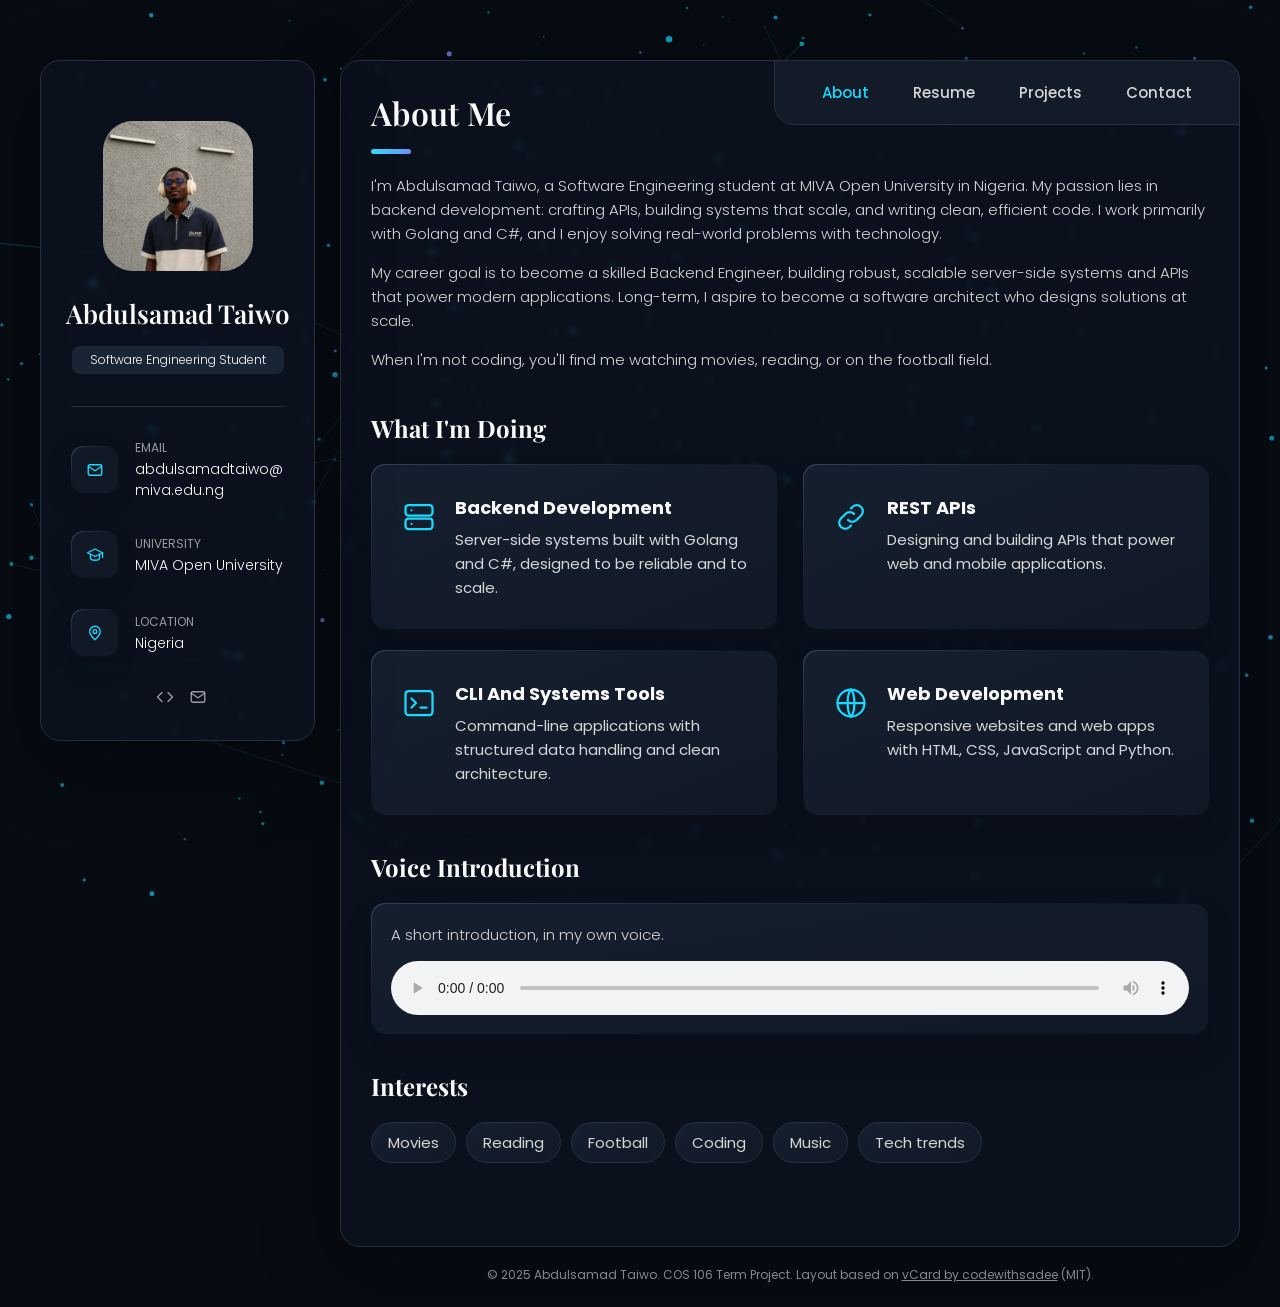
==== commit d8364d5b: "Rebuild the site on the MIT-licensed vCard template - Base the layout on "vCard - Personal portfolio" ====
--- a/index.html
+++ b/index.html
@@ -1,257 +1,223 @@
 <!DOCTYPE html>
 <html lang="en">
+
 <head>
-  <meta charset="UTF-8" />
-  <meta name="viewport" content="width=device-width, initial-scale=1.0" />
-  <title>Abdulsamad Taiwo | Software Engineering Student</title>
-  <meta name="description" content="Personal academic portfolio of Abdulsamad Taiwo – Software Engineering student at MIVA Open University, aspiring backend developer." />
-  <link rel="stylesheet" href="css/style.css" />
+  <meta charset="UTF-8">
+  <meta name="viewport" content="width=device-width, initial-scale=1.0">
+  <title>About | Abdulsamad Taiwo</title>
+  <meta name="description" content="Portfolio of Abdulsamad Taiwo, a Software Engineering student at MIVA Open University and aspiring backend developer.">
+
+  <!--
+    Layout based on "vCard - Personal portfolio" by codewithsadee (MIT License).
+    https://github.com/codewithsadee/vcard-personal-portfolio
+    See THIRD_PARTY_LICENSES.md. Content, 3D scene and customisations by Abdulsamad Taiwo.
+  -->
+  <link rel="stylesheet" href="css/vcard.css">
+  <link rel="stylesheet" href="css/custom.css">
+
+  <link rel="preconnect" href="https://fonts.googleapis.com">
+  <link rel="preconnect" href="https://fonts.gstatic.com" crossorigin>
+  <link href="https://fonts.googleapis.com/css2?family=Playfair+Display:wght@500;600&family=Poppins:wght@300;400;500;600&display=swap" rel="stylesheet">
 </head>
-<body class="story">
-
-  <!-- ===== NAVIGATION ===== -->
-  <nav class="navbar" id="navbar">
-    <div class="nav-container">
-      <a href="index.html" class="nav-logo">AT<span>.</span></a>
-      <ul class="nav-links" id="navLinks">
-        <li><a href="index.html" class="active">Home</a></li>
-        <li><a href="about.html">About</a></li>
-        <li><a href="projects.html">Projects</a></li>
-        <li><a href="contact.html">Contact</a></li>
-      </ul>
-      <div class="nav-hamburger" id="hamburger" role="button" aria-label="Toggle menu" tabindex="0">
-        <span></span><span></span><span></span>
+
+<body data-shape="sphere">
+
+  <main>
+
+    <!-- Sidebar: profile and contact details -->
+    <aside class="sidebar" data-sidebar>
+
+      <div class="sidebar-info">
+
+        <figure class="avatar-box">
+          <img src="assets/images/profile.jpg" alt="Abdulsamad Taiwo" width="80" height="80">
+        </figure>
+
+        <div class="info-content">
+          <h1 class="name" title="Abdulsamad Taiwo">Abdulsamad Taiwo</h1>
+
+          <p class="title">Software Engineering Student</p>
+        </div>
+
+        <button class="info_more-btn" data-sidebar-btn aria-expanded="false" aria-label="Show contacts">
+          <span>Show Contacts</span>
+
+          <svg class="icon" viewBox="0 0 24 24" aria-hidden="true" focusable="false"><path d="M6 9l6 6 6-6"/></svg>
+        </button>
+
       </div>
-    </div>
-  </nav>
-
-  <main class="page-content">
-
-    <!-- ===== CHAPTER 00: HERO ===== -->
-    <section class="s-hero" id="top" data-chapter="Intro" data-shape="sphere" data-anchor="0.74" data-alpha="1">
-      <div class="container">
-        <span class="s-eyebrow">Software Engineering Student</span>
-
-        <h1 class="s-name">
-          <span class="line" data-split>Abdulsamad</span>
-          <span class="line line--outline" data-split data-split-offset="6">Taiwo</span>
-        </h1>
-
-        <div class="s-hero-foot">
-          <p class="hero-role">
-            Aspiring <span id="typewriter"></span><span class="cursor"></span>
-          </p>
-
-          <p class="s-bio">
-            I study software engineering at MIVA Open University and build
-            backend systems: APIs, services and tools that are meant to scale.
-            Always learning, always building.
-          </p>
-
-          <div class="hero-actions">
-            <a href="#work" class="btn btn-primary" id="view-projects-btn">See My Work &darr;</a>
-            <a href="contact.html" class="btn btn-outline" id="contact-btn">Contact Me</a>
-          </div>
-
-          <div class="hero-stats">
-            <div>
-              <span class="hero-stat-num">5</span>
-              <span class="hero-stat-label">Projects</span>
+
+      <div class="sidebar-info_more">
+
+        <div class="separator"></div>
+
+        <ul class="contacts-list">
+
+          <li class="contact-item">
+            <div class="icon-box"><svg class="icon" viewBox="0 0 24 24" aria-hidden="true" focusable="false"><rect x="3" y="5" width="18" height="14" rx="2"/><path d="M3 7l9 6 9-6"/></svg></div>
+            <div class="contact-info">
+              <p class="contact-title">Email</p>
+              <a href="mailto:abdulsamadtaiwo@miva.edu.ng" class="contact-link">abdulsamadtaiwo@miva.edu.ng</a>
             </div>
-            <div>
-              <span class="hero-stat-num">4</span>
-              <span class="hero-stat-label">Languages</span>
+          </li>
+
+          <li class="contact-item">
+            <div class="icon-box"><svg class="icon" viewBox="0 0 24 24" aria-hidden="true" focusable="false"><path d="M2 9l10-5 10 5-10 5z"/><path d="M6 11v5c0 1.5 2.7 3 6 3s6-1.5 6-3v-5"/><path d="M22 9v6"/></svg></div>
+            <div class="contact-info">
+              <p class="contact-title">University</p>
+              <p class="contact-link">MIVA Open University</p>
             </div>
-            <div>
-              <span class="hero-stat-num">100%</span>
-              <span class="hero-stat-label">Committed</span>
+          </li>
+
+          <li class="contact-item">
+            <div class="icon-box"><svg class="icon" viewBox="0 0 24 24" aria-hidden="true" focusable="false"><path d="M12 21s-7-6.2-7-11a7 7 0 0114 0c0 4.8-7 11-7 11z"/><circle cx="12" cy="10" r="2.5"/></svg></div>
+            <div class="contact-info">
+              <p class="contact-title">Location</p>
+              <address>Nigeria</address>
             </div>
-          </div>
-        </div>
+          </li>
+
+        </ul>
+
+        <div class="separator"></div>
+
+        <ul class="social-list">
+          <li class="social-item">
+            <a href="https://github.com/abdulsamadtaiwo648-dotcom" class="social-link" target="_blank" rel="noopener" aria-label="GitHub profile"><svg class="icon" viewBox="0 0 24 24" aria-hidden="true" focusable="false"><path d="M8 6l-6 6 6 6"/><path d="M16 6l6 6-6 6"/></svg></a>
+          </li>
+          <li class="social-item">
+            <a href="mailto:abdulsamadtaiwo@miva.edu.ng" class="social-link" aria-label="Send an email"><svg class="icon" viewBox="0 0 24 24" aria-hidden="true" focusable="false"><rect x="3" y="5" width="18" height="14" rx="2"/><path d="M3 7l9 6 9-6"/></svg></a>
+          </li>
+        </ul>
+
       </div>
-      <span class="scroll-cue" aria-hidden="true">Scroll</span>
-    </section>
-
-    <!-- ===== SKILLS MARQUEE ===== -->
-    <div class="marquee" aria-label="Skills: Golang, C#, Python, HTML and CSS, REST APIs, CLI tools, Git and GitHub, backend development">
-      <div class="marquee-track" aria-hidden="true">
-        <span>Golang</span><b>✦</b><span class="fill">C#</span><b>✦</b><span>Python</span><b>✦</b><span class="fill">HTML / CSS</span><b>✦</b><span>REST APIs</span><b>✦</b><span class="fill">CLI Tools</span><b>✦</b><span>Git &amp; GitHub</span><b>✦</b><span class="fill">Backend</span><b>✦</b>
-        <span>Golang</span><b>✦</b><span class="fill">C#</span><b>✦</b><span>Python</span><b>✦</b><span class="fill">HTML / CSS</span><b>✦</b><span>REST APIs</span><b>✦</b><span class="fill">CLI Tools</span><b>✦</b><span>Git &amp; GitHub</span><b>✦</b><span class="fill">Backend</span><b>✦</b>
-      </div>
-    </div>
-
-    <!-- ===== CHAPTER 01: ABOUT ===== -->
-    <section class="chapter" id="about" data-chapter="About" data-shape="helix" data-anchor="0.5" data-alpha="0.5">
-      <div class="container about-split">
-        <div class="portrait-wrap fade-in-on-scroll">
-          <div class="portrait" id="portrait">
-            <img src="assets/images/profile.jpg" alt="Abdulsamad Taiwo" id="hero-photo" />
-            <span class="portrait-tag">MIVA Open University</span>
-          </div>
-        </div>
-
-        <div class="fade-in-on-scroll">
-          <div class="chapter-label">01 — About</div>
-          <h2 class="chapter-title">Aspiring <em>backend</em> developer.</h2>
-          <p class="lead">
-            I'm Abdulsamad Taiwo, a Software Engineering student at MIVA Open University.
-            My passion lies in backend development: crafting APIs, building systems that
-            scale, and writing clean, efficient code. I work primarily with
-            <strong>Golang</strong> and <strong>C#</strong>, and I enjoy solving
+
+    </aside>
+
+    <div class="main-content">
+
+      <nav class="navbar" aria-label="Main">
+        <ul class="navbar-list">
+          <li class="navbar-item">
+            <a class="navbar-link active" aria-current="page" href="index.html" data-shape-link="sphere">About</a>
+          </li>
+          <li class="navbar-item">
+            <a class="navbar-link" href="resume.html" data-shape-link="helix">Resume</a>
+          </li>
+          <li class="navbar-item">
+            <a class="navbar-link" href="projects.html" data-shape-link="cube">Projects</a>
+          </li>
+          <li class="navbar-item">
+            <a class="navbar-link" href="contact.html" data-shape-link="torus">Contact</a>
+          </li>
+        </ul>
+      </nav>
+
+      <article class="about active">
+
+        <header>
+          <h2 class="h2 article-title">About me</h2>
+        </header>
+
+        <section class="about-text">
+          <p>
+            I'm Abdulsamad Taiwo, a Software Engineering student at MIVA Open University in Nigeria.
+            My passion lies in backend development: crafting APIs, building systems that scale, and
+            writing clean, efficient code. I work primarily with Golang and C#, and I enjoy solving
             real-world problems with technology.
           </p>
-          <p class="lead lead--muted">
+
+          <p>
+            My career goal is to become a skilled Backend Engineer, building robust, scalable
+            server-side systems and APIs that power modern applications. Long-term, I aspire to
+            become a software architect who designs solutions at scale.
+          </p>
+
+          <p>
             When I'm not coding, you'll find me watching movies, reading, or on the football field.
           </p>
-          <a href="about.html" class="btn btn-outline" id="learn-more-btn">More About Me &rarr;</a>
-        </div>
-      </div>
-    </section>
-
-    <!-- ===== CHAPTER 02: STACK ===== -->
-    <section class="chapter" id="stack" data-chapter="Stack" data-shape="cube" data-anchor="0.74" data-alpha="0.5">
-      <div class="container">
-        <div class="fade-in-on-scroll">
-          <div class="chapter-label">02 — Stack</div>
-          <h2 class="chapter-title">Tools I work <em>with</em>.</h2>
-        </div>
-
-        <dl class="stack-list fade-in-on-scroll">
-          <div class="stack-row">
-            <dt>Languages</dt>
-            <dd><span>Golang</span><span>C#</span><span>Python</span><span>HTML / CSS</span></dd>
+        </section>
+
+        <section class="service">
+
+          <h3 class="h3 service-title">What I'm doing</h3>
+
+          <ul class="service-list">
+            <li class="service-item">
+              <div class="service-icon-box"><svg class="icon" viewBox="0 0 24 24" aria-hidden="true" focusable="false"><rect x="3" y="4" width="18" height="7" rx="2"/><rect x="3" y="13" width="18" height="7" rx="2"/><path d="M7 7.5h.01"/><path d="M7 16.5h.01"/></svg></div>
+              <div class="service-content-box">
+                <h4 class="h4 service-item-title">Backend development</h4>
+                <p class="service-item-text">Server-side systems built with Golang and C#, designed to be reliable and to scale.</p>
+              </div>
+            </li>
+            <li class="service-item">
+              <div class="service-icon-box"><svg class="icon" viewBox="0 0 24 24" aria-hidden="true" focusable="false"><path d="M10 14a4 4 0 005.7 0l3-3a4 4 0 00-5.7-5.7l-1 1"/><path d="M14 10a4 4 0 00-5.7 0l-3 3a4 4 0 005.7 5.7l1-1"/></svg></div>
+              <div class="service-content-box">
+                <h4 class="h4 service-item-title">REST APIs</h4>
+                <p class="service-item-text">Designing and building APIs that power web and mobile applications.</p>
+              </div>
+            </li>
+            <li class="service-item">
+              <div class="service-icon-box"><svg class="icon" viewBox="0 0 24 24" aria-hidden="true" focusable="false"><rect x="3" y="4" width="18" height="16" rx="2"/><path d="M7 9l3 3-3 3"/><path d="M13 15h4"/></svg></div>
+              <div class="service-content-box">
+                <h4 class="h4 service-item-title">CLI and systems tools</h4>
+                <p class="service-item-text">Command-line applications with structured data handling and clean architecture.</p>
+              </div>
+            </li>
+            <li class="service-item">
+              <div class="service-icon-box"><svg class="icon" viewBox="0 0 24 24" aria-hidden="true" focusable="false"><circle cx="12" cy="12" r="9"/><path d="M3 12h18"/><path d="M12 3c3 3.2 3 14.8 0 18"/><path d="M12 3c-3 3.2-3 14.8 0 18"/></svg></div>
+              <div class="service-content-box">
+                <h4 class="h4 service-item-title">Web development</h4>
+                <p class="service-item-text">Responsive websites and web apps with HTML, CSS, JavaScript and Python.</p>
+              </div>
+            </li>
+          </ul>
+
+        </section>
+
+        <section class="voice">
+
+          <h3 class="h3 service-title">Voice introduction</h3>
+
+          <div class="content-card voice-card">
+            <p>A short introduction, in my own voice.</p>
+            <audio controls id="coder-audio">
+              <source src="assets/audio/my-voice.m4a" type="audio/mp4">
+              Your browser does not support the audio element.
+            </audio>
           </div>
-          <div class="stack-row">
-            <dt>Backend</dt>
-            <dd><span>REST APIs</span><span>Backend development</span></dd>
-          </div>
-          <div class="stack-row">
-            <dt>Tooling</dt>
-            <dd><span>CLI tools</span><span>Git &amp; GitHub</span></dd>
-          </div>
-        </dl>
-      </div>
-    </section>
-
-    <!-- ===== CHAPTER 03: SELECTED WORK ===== -->
-    <section class="chapter" id="work" data-chapter="Work" data-shape="wave" data-anchor="0.5" data-alpha="0.3">
-      <div class="container">
-        <div class="fade-in-on-scroll work-head">
-          <div class="chapter-label">03 — Selected work</div>
-          <h2 class="chapter-title">Things I've <em>built</em>.</h2>
-        </div>
-
-        <article class="work-row" id="featured-dlnz">
-          <div class="work-media">
-            <a class="work-frame" data-dir="1" href="https://dlnz-store.vercel.app" target="_blank" rel="noopener" aria-label="Open DLNZ Store live site">
-              <div class="work-chrome"><i></i><i></i><i></i><span>dlnz-store.vercel.app</span></div>
-              <img src="assets/images/dlnz-store.png" alt="DLNZ Store screenshot" />
-            </a>
-          </div>
-          <div class="work-info fade-in-on-scroll">
-            <span class="work-index" aria-hidden="true">01</span>
-            <div class="project-tags">
-              <span class="tag">E-Commerce</span>
-              <span class="tag purple">Web</span>
-            </div>
-            <h3 class="work-title">DLNZ Store</h3>
-            <p>A full-featured clothing brand e-commerce website with product listings, shopping cart, and checkout flow.</p>
-            <a class="work-link" href="https://dlnz-store.vercel.app" target="_blank" rel="noopener">Visit live site <span aria-hidden="true">↗</span></a>
-          </div>
-        </article>
-
-        <article class="work-row" id="featured-solobiz">
-          <div class="work-media">
-            <a class="work-frame" data-dir="-1" href="https://solobiz.onrender.com" target="_blank" rel="noopener" aria-label="Open SoloBiz live site">
-              <div class="work-chrome"><i></i><i></i><i></i><span>solobiz.onrender.com</span></div>
-              <img src="assets/images/solobiz.png" alt="SoloBiz landing page screenshot" loading="lazy" />
-            </a>
-          </div>
-          <div class="work-info fade-in-on-scroll">
-            <span class="work-index" aria-hidden="true">02</span>
-            <div class="project-tags">
-              <span class="tag">Web App</span>
-              <span class="tag purple">Python / Flask</span>
-            </div>
-            <h3 class="work-title">SoloBiz</h3>
-            <p>Smart finance tools for independent vendors: expenses, inventory, sales and a public storefront.</p>
-            <a class="work-link" href="https://solobiz.onrender.com" target="_blank" rel="noopener">Visit live site <span aria-hidden="true">↗</span></a>
-          </div>
-        </article>
-
-        <article class="work-row" id="featured-digitalwaste">
-          <div class="work-media">
-            <a class="work-frame" data-dir="1" href="https://digital-waste-management.onrender.com" target="_blank" rel="noopener" aria-label="Open Digital Waste Management live site">
-              <div class="work-chrome"><i></i><i></i><i></i><span>digital-waste-management.onrender.com</span></div>
-              <img src="assets/images/digital-waste.png" alt="Digital Waste Management Platform home page screenshot" loading="lazy" />
-            </a>
-          </div>
-          <div class="work-info fade-in-on-scroll">
-            <span class="work-index" aria-hidden="true">03</span>
-            <div class="project-tags">
-              <span class="tag">Full Stack</span>
-              <span class="tag purple">Go / React</span>
-            </div>
-            <h3 class="work-title">Digital Waste Management</h3>
-            <p>A waste platform with resident reporting, payments, staff workflows and IoT bin monitoring.</p>
-            <a class="work-link" href="https://digital-waste-management.onrender.com" target="_blank" rel="noopener">Visit live site <span aria-hidden="true">↗</span></a>
-          </div>
-        </article>
-
-        <div class="work-more fade-in-on-scroll">
-          <a href="projects.html" class="btn btn-outline" id="all-projects-btn">View All Projects &rarr;</a>
-        </div>
-      </div>
-    </section>
-
-    <!-- ===== CHAPTER 04: VOICE ===== -->
-    <section class="chapter" id="voice" data-chapter="Voice" data-shape="torus" data-anchor="0.5" data-alpha="0.45">
-      <div class="container">
-        <div class="fade-in-on-scroll voice-head">
-          <div class="chapter-label">04 — Voice</div>
-          <h2 class="chapter-title">Hear it <em>from me</em>.</h2>
-        </div>
-        <div class="voice-card fade-in-on-scroll">
-          <p>A short voice introduction, in my own words.</p>
-          <audio controls id="coder-audio">
-            <source src="assets/audio/my-voice.m4a" type="audio/mp4" />
-            Your browser does not support the audio element.
-          </audio>
-        </div>
-      </div>
-    </section>
-
-    <!-- ===== CHAPTER 05: CONTACT ===== -->
-    <section class="chapter cta" id="contact" data-chapter="Contact" data-shape="galaxy" data-anchor="0.5" data-alpha="0.7">
-      <div class="container fade-in-on-scroll">
-        <div class="chapter-label chapter-label--center">05 — Contact</div>
-        <h2 class="cta-title">Let's build<br><span class="outline">something.</span></h2>
-        <div class="hero-actions hero-actions--center">
-          <a href="contact.html" class="btn btn-primary" id="cta-contact-btn">Get In Touch &rarr;</a>
-          <a href="projects.html" class="btn btn-outline" id="cta-projects-btn">Browse Projects</a>
-        </div>
-      </div>
-    </section>
+
+        </section>
+
+        <section class="interests">
+
+          <h3 class="h3 interests-title">Interests</h3>
+
+          <ul class="interest-list">
+            <li>Movies</li>
+            <li>Reading</li>
+            <li>Football</li>
+            <li>Coding</li>
+            <li>Music</li>
+            <li>Tech trends</li>
+          </ul>
+
+        </section>
+
+      </article>
+
+      <p class="site-credit">
+        &copy; 2025 Abdulsamad Taiwo. COS 106 Term Project.
+        Layout based on <a href="https://github.com/codewithsadee/vcard-personal-portfolio" target="_blank" rel="noopener">vCard by codewithsadee</a> (MIT).
+      </p>
+
+    </div>
 
   </main>
 
-  <!-- ===== FOOTER ===== -->
-  <footer class="footer">
-    <div class="container">
-      <div class="footer-logo">AT<span>.</span></div>
-      <p class="footer-text">Software Engineering Student @ MIVA Open University</p>
-      <nav class="footer-nav">
-        <a href="index.html">Home</a>
-        <a href="about.html">About</a>
-        <a href="projects.html">Projects</a>
-        <a href="contact.html">Contact</a>
-      </nav>
-      <p class="footer-copy">&copy; 2025 <span>Abdulsamad Taiwo</span>. COS 106 Term Project.</p>
-    </div>
-  </footer>
-
-  <script src="js/main.js"></script>
-  <script src="js/three-d.js"></script>
-  <script src="js/story.js"></script>
+  <script src="js/vcard.js"></script>
+  <script src="js/scene.js"></script>
+
 </body>
+
 </html>
--- a/css/vcard.css
+++ b/css/vcard.css
@@ -0,0 +1,1890 @@
+/*-----------------------------------*\
+  #style.css
+\*-----------------------------------*/
+
+
+/**
+ * copyright 2022 @codewithsadee
+ *
+ * Based on "vCard - Personal portfolio" by codewithsadee.
+ * https://github.com/codewithsadee/vcard-personal-portfolio
+ * Released under the MIT License. Full text: THIRD_PARTY_LICENSES.md
+ *
+ * Modified for this site: colours changed from gold to blue,
+ * icon selectors changed from <.icon> to inline SVG (.icon).
+ * Site-specific additions live in css/custom.css.
+ */
+
+
+
+
+
+/*-----------------------------------*\
+  #CUSTOM PROPERTY
+\*-----------------------------------*/
+
+:root {
+
+  /**
+   * colors
+   */
+
+  /* gradient */
+
+  --bg-gradient-onyx: linear-gradient(
+    to bottom right, 
+    hsl(216, 30%, 22%) 3%, 
+    hsl(216, 34%, 15%) 97%
+  );
+  --bg-gradient-jet: linear-gradient(
+    to bottom right, 
+    hsla(216, 30%, 20%, 0.251) 0%, 
+    hsla(218, 40%, 9%, 0) 100%
+  ), hsl(218, 40%, 11%);
+  --bg-gradient-yellow-1: linear-gradient(
+    to bottom right, 
+    hsl(190, 100%, 55%) 0%, 
+    hsla(215, 90%, 62%, 0) 50%
+  );
+  --bg-gradient-yellow-2: linear-gradient(
+    135deg, 
+    hsla(190, 100%, 55%, 0.2) 0%, 
+    hsla(215, 90%, 62%, 0) 59.86%
+  ), hsl(218, 40%, 11%);
+  --border-gradient-onyx: linear-gradient(
+    to bottom right, 
+    hsl(215, 28%, 27%) 0%, 
+    hsla(215, 28%, 27%, 0) 50%
+  );
+  --text-gradient-yellow: linear-gradient(
+    to right, 
+    hsl(190, 100%, 60%), 
+    hsl(225, 90%, 70%)
+  );
+
+  /* solid */
+
+  --jet: hsl(215, 28%, 20%);
+  --onyx: hsl(216, 35%, 15%);
+  --eerie-black-1: hsl(218, 40%, 11%);
+  --eerie-black-2: hsl(218, 42%, 9%);
+  --smoky-black: hsl(220, 43%, 5%);
+  --white-1: hsl(0, 0%, 100%);
+  --white-2: hsl(0, 0%, 98%);
+  --orange-yellow-crayola: hsl(190, 100%, 55%);
+  --vegas-gold: hsl(190, 60%, 50%);
+  --light-gray: hsl(0, 0%, 84%);
+  --light-gray-70: hsla(0, 0%, 84%, 0.7);
+  --bittersweet-shimmer: hsl(0, 43%, 51%);
+
+  /**
+   * typography
+   */
+
+  /* font-family */
+  --ff-poppins: 'Poppins', sans-serif;
+
+  /* font-size */
+  --fs-1: 24px;
+  --fs-2: 18px;
+  --fs-3: 17px;
+  --fs-4: 16px;
+  --fs-5: 15px;
+  --fs-6: 14px;
+  --fs-7: 13px;
+  --fs-8: 11px;
+
+  /* font-weight */
+  --fw-300: 300;
+  --fw-400: 400;
+  --fw-500: 500;
+  --fw-600: 600;
+
+  /**
+   * shadow
+   */
+  
+  --shadow-1: -4px 8px 24px hsla(0, 0%, 0%, 0.25);
+  --shadow-2: 0 16px 30px hsla(0, 0%, 0%, 0.25);
+  --shadow-3: 0 16px 40px hsla(0, 0%, 0%, 0.25);
+  --shadow-4: 0 25px 50px hsla(0, 0%, 0%, 0.15);
+  --shadow-5: 0 24px 80px hsla(0, 0%, 0%, 0.25);
+
+  /**
+   * transition
+   */
+
+  --transition-1: 0.25s ease;
+  --transition-2: 0.5s ease-in-out;
+
+}
+
+
+
+
+
+/*-----------------------------------*\
+  #RESET
+\*-----------------------------------*/
+
+*, *::before, *::after {
+  margin: 0;
+  padding: 0;
+  box-sizing: border-box;
+}
+
+a { text-decoration: none; }
+
+li { list-style: none; }
+
+img, .icon, a, button, time, span { display: block; }
+
+button {
+  font: inherit;
+  background: none;
+  border: none;
+  text-align: left;
+  cursor: pointer;
+}
+
+input, textarea {
+  display: block;
+  width: 100%;
+  background: none;
+  font: inherit;
+}
+
+::selection {
+  background: var(--orange-yellow-crayola);
+  color: var(--smoky-black);
+}
+
+:focus { outline-color: var(--orange-yellow-crayola); }
+
+html { font-family: var(--ff-poppins); }
+
+body { background: var(--smoky-black); }
+
+
+
+
+
+/*-----------------------------------*\
+  #REUSED STYLE
+\*-----------------------------------*/
+
+.sidebar,
+article {
+  background: var(--eerie-black-2);
+  border: 1px solid var(--jet);
+  border-radius: 20px;
+  padding: 15px;
+  box-shadow: var(--shadow-1);
+  z-index: 1;
+}
+
+.separator {
+  width: 100%;
+  height: 1px;
+  background: var(--jet);
+  margin: 16px 0;
+}
+
+.icon-box {
+  position: relative;
+  background: var(--border-gradient-onyx);
+  width: 30px;
+  height: 30px;
+  border-radius: 8px;
+  display: flex;
+  justify-content: center;
+  align-items: center;
+  font-size: 16px;
+  color: var(--orange-yellow-crayola);
+  box-shadow: var(--shadow-1);
+  z-index: 1;
+}
+
+.icon-box::before {
+  content: "";
+  position: absolute;
+  inset: 1px;
+  background: var(--eerie-black-1);
+  border-radius: inherit;
+  z-index: -1;
+}
+
+.icon-box .icon { --ionicon-stroke-width: 35px; }
+
+article { display: none; }
+
+article.active {
+  display: block;
+  animation: fade 0.5s ease backwards;
+}
+
+@keyframes fade {
+  0% { opacity: 0; }
+  100% { opacity: 1; }
+}
+
+.h2,
+.h3,
+.h4,
+.h5 {
+  color: var(--white-2);
+  text-transform: capitalize;
+}
+
+.h2 { font-size: var(--fs-1); }
+
+.h3 { font-size: var(--fs-2); }
+
+.h4 { font-size: var(--fs-4); }
+
+.h5 {
+  font-size: var(--fs-7);
+  font-weight: var(--fw-500);
+}
+
+.article-title {
+  position: relative;
+  padding-bottom: 7px;
+}
+
+.article-title::after {
+  content: "";
+  position: absolute;
+  bottom: 0;
+  left: 0;
+  width: 30px;
+  height: 3px;
+  background: var(--text-gradient-yellow);
+  border-radius: 3px;
+}
+
+.has-scrollbar::-webkit-scrollbar {
+  width: 5px; /* for vertical scrollbar */
+  height: 5px; /* for horizontal scrollbar */
+}
+
+.has-scrollbar::-webkit-scrollbar-track {
+  background: var(--onyx);
+  border-radius: 5px;
+}
+
+.has-scrollbar::-webkit-scrollbar-thumb {
+  background: var(--orange-yellow-crayola);
+  border-radius: 5px;
+}
+
+.has-scrollbar::-webkit-scrollbar-button { width: 20px; }
+
+.content-card {
+  position: relative;
+  background: var(--border-gradient-onyx);
+  padding: 15px;
+  padding-top: 45px;
+  border-radius: 14px;
+  box-shadow: var(--shadow-2);
+  cursor: pointer;
+  z-index: 1;
+}
+
+.content-card::before {
+  content: "";
+  position: absolute;
+  inset: 1px;
+  background: var(--bg-gradient-jet);
+  border-radius: inherit;
+  z-index: -1;
+}
+
+
+
+
+
+/*-----------------------------------*\
+  #MAIN
+\*-----------------------------------*/
+
+main {
+  margin: 15px 12px;
+  margin-bottom: 75px;
+  min-width: 259px;
+}
+
+
+
+
+
+/*-----------------------------------*\
+  #SIDEBAR
+\*-----------------------------------*/
+
+.sidebar {
+  margin-bottom: 15px;
+  max-height: 112px;
+  overflow: hidden;
+  transition: var(--transition-2);
+}
+
+.sidebar.active { max-height: 405px; }
+
+.sidebar-info {
+  position: relative;
+  display: flex;
+  justify-content: flex-start;
+  align-items: center;
+  gap: 15px;
+}
+
+.avatar-box {
+  background: var(--bg-gradient-onyx);
+  border-radius: 20px;
+}
+
+.info-content .name {
+  color: var(--white-2);
+  font-size: var(--fs-3);
+  font-weight: var(--fw-500);
+  letter-spacing: -0.25px;
+  margin-bottom: 10px;
+}
+
+.info-content .title {
+  color: var(--white-1);
+  background: var(--onyx);
+  font-size: var(--fs-8);
+  font-weight: var(--fw-300);
+  width: max-content;
+  padding: 3px 12px;
+  border-radius: 8px;
+}
+
+.info_more-btn {
+  position: absolute;
+  top: -15px;
+  right: -15px;
+  border-radius: 0 15px;
+  font-size: 13px;
+  color: var(--orange-yellow-crayola);
+  background: var(--border-gradient-onyx);
+  padding: 10px;
+  box-shadow: var(--shadow-2);
+  transition: var(--transition-1);
+  z-index: 1;
+}
+
+.info_more-btn::before {
+  content: "";
+  position: absolute;
+  inset: 1px;
+  border-radius: inherit;
+  background: var(--bg-gradient-jet);
+  transition: var(--transition-1);
+  z-index: -1;
+}
+
+.info_more-btn:hover,
+.info_more-btn:focus { background: var(--bg-gradient-yellow-1); }
+
+.info_more-btn:hover::before,
+.info_more-btn:focus::before { background: var(--bg-gradient-yellow-2); }
+
+.info_more-btn span { display: none; }
+
+.sidebar-info_more {
+  opacity: 0;
+  visibility: hidden;
+  transition: var(--transition-2);
+}
+
+.sidebar.active .sidebar-info_more {
+  opacity: 1;
+  visibility: visible;
+}
+
+.contacts-list {
+  display: grid;
+  grid-template-columns: 1fr;
+  gap: 16px;
+}
+
+.contact-item {
+  min-width: 100%;
+  display: flex;
+  align-items: center;
+  gap: 16px;
+}
+
+.contact-info {
+  max-width: calc(100% - 46px);
+  width: calc(100% - 46px);
+}
+
+.contact-title {
+  color: var(--light-gray-70);
+  font-size: var(--fs-8);
+  text-transform: uppercase;
+  margin-bottom: 2px;
+}
+
+.contact-info :is(.contact-link, time, address) {
+  color: var(--white-2);
+  font-size: var(--fs-7);
+}
+
+.contact-info address { font-style: normal; }
+
+.social-list {
+  display: flex;
+  justify-content: flex-start;
+  align-items: center;
+  gap: 15px;
+  padding-bottom: 4px;
+  padding-left: 7px;
+}
+
+.social-item .social-link {
+  color: var(--light-gray-70);
+  font-size: 18px;
+}
+
+
+.social-item .social-link:hover { color: var(--light-gray); }
+
+
+
+
+
+/*-----------------------------------*\
+  #NAVBAR
+\*-----------------------------------*/
+
+.navbar {
+  position: fixed;
+  bottom: 0;
+  left: 0;
+  width: 100%;
+  background: hsla(216, 35%, 13%, 0.8);
+  backdrop-filter: blur(10px);
+  border: 1px solid var(--jet);
+  border-radius: 12px 12px 0 0;
+  box-shadow: var(--shadow-2);
+  z-index: 5;
+}
+
+.navbar-list {
+  display: flex;
+  flex-wrap: wrap;
+  justify-content: center;
+  align-items: center;
+  padding: 0 10px;
+}
+
+.navbar-link {
+  color: var(--light-gray);
+  font-size: var(--fs-8);
+  padding: 20px 7px;
+  transition: color var(--transition-1);
+}
+
+.navbar-link:hover,
+.navbar-link:focus { color: var(--light-gray-70); }
+
+.navbar-link.active { color: var(--orange-yellow-crayola); }
+
+
+
+
+
+/*-----------------------------------*\
+  #ABOUT
+\*-----------------------------------*/
+
+.about .article-title { margin-bottom: 15px; }
+
+.about-text {
+  color: var(--light-gray);
+  font-size: var(--fs-6);
+  font-weight: var(--fw-300);
+  line-height: 1.6;
+}
+
+.about-text p { margin-bottom: 15px; }
+
+
+
+/**
+ * #service 
+ */
+
+.service { margin-bottom: 35px; }
+
+.service-title { margin-bottom: 20px; }
+
+.service-list {
+  display: grid;
+  grid-template-columns: 1fr;
+  gap: 20px;
+}
+
+.service-item {
+  position: relative;
+  background: var(--border-gradient-onyx);
+  padding: 20px;
+  border-radius: 14px;
+  box-shadow: var(--shadow-2);
+  z-index: 1;
+}
+
+.service-item::before {
+  content: "";
+  position: absolute;
+  inset: 1px;
+  background: var(--bg-gradient-jet);
+  border-radius: inherit;
+  z-index: -1;
+}
+
+.service-icon-box { margin-bottom: 10px; }
+
+.service-icon-box img { margin: auto; }
+
+.service-content-box { text-align: center; }
+
+.service-item-title { margin-bottom: 7px; }
+
+.service-item-text {
+  color: var(--light-gray);
+  font-size: var(--fs-6);
+  font-weight: var(--fw-3);
+  line-height: 1.6;
+}
+
+
+/**
+ * #testimonials 
+ */
+
+.testimonials { margin-bottom: 30px; }
+
+.testimonials-title { margin-bottom: 20px; }
+
+.testimonials-list {
+  display: flex;
+  justify-content: flex-start;
+  align-items: flex-start;
+  gap: 15px;
+  margin: 0 -15px;
+  padding: 25px 15px;
+  padding-bottom: 35px;
+  overflow-x: auto;
+  scroll-behavior: smooth;
+  overscroll-behavior-inline: contain;
+  scroll-snap-type: inline mandatory;
+}
+
+.testimonials-item {
+  min-width: 100%;
+  scroll-snap-align: center;
+}
+
+.testimonials-avatar-box {
+  position: absolute;
+  top: 0;
+  left: 0;
+  transform: translate(15px, -25px);
+  background: var(--bg-gradient-onyx);
+  border-radius: 14px;
+  box-shadow: var(--shadow-1);
+}
+
+.testimonials-item-title { margin-bottom: 7px; }
+
+.testimonials-text {
+  color: var(--light-gray);
+  font-size: var(--fs-6);
+  font-weight: var(--fw-300);
+  line-height: 1.6;
+  display: -webkit-box;
+  line-clamp: 4;
+  -webkit-line-clamp: 4;
+  -webkit-box-orient: vertical;
+  overflow: hidden;
+}
+
+
+/**
+ * #testimonials-modal
+ */
+
+.modal-container {
+  position: fixed;
+  top: 0;
+  left: 0;
+  width: 100%;
+  height: 100%;
+  display: flex;
+  justify-content: center;
+  align-items: center;
+  overflow-y: auto;
+  overscroll-behavior: contain;
+  z-index: 20;
+  pointer-events: none;
+  visibility: hidden;
+}
+
+.modal-container::-webkit-scrollbar { display: none; }
+
+.modal-container.active {
+  pointer-events: all;
+  visibility: visible;
+}
+
+.overlay {
+  position: fixed;
+  top: 0;
+  left: 0;
+  width: 100%;
+  height: 100vh;
+  background: hsl(0, 0%, 5%);
+  opacity: 0;
+  visibility: hidden;
+  pointer-events: none;
+  z-index: 1;
+  transition: var(--transition-1);
+}
+
+.overlay.active {
+  opacity: 0.8;
+  visibility: visible;
+  pointer-events: all;
+}
+
+.testimonials-modal {
+  background: var(--eerie-black-2);
+  position: relative;
+  padding: 15px;
+  margin: 15px 12px;
+  border: 1px solid var(--jet);
+  border-radius: 14px;
+  box-shadow: var(--shadow-5);
+  transform: scale(1.2);
+  opacity: 0;
+  transition: var(--transition-1);
+  z-index: 2;
+}
+
+.modal-container.active .testimonials-modal {
+  transform: scale(1);
+  opacity: 1;
+}
+
+.modal-close-btn {
+  position: absolute;
+  top: 15px;
+  right: 15px;
+  background: var(--onyx);
+  border-radius: 8px;
+  width: 32px;
+  height: 32px;
+  display: flex;
+  justify-content: center;
+  align-items: center;
+  color: var(--white-2);
+  font-size: 18px;
+  opacity: 0.7;
+}
+
+.modal-close-btn:hover,
+.modal-close-btn:focus { opacity: 1; }
+
+.modal-close-btn .icon { --ionicon-stroke-width: 50px; }
+
+.modal-avatar-box {
+  background: var(--bg-gradient-onyx);
+  width: max-content;
+  border-radius: 14px;
+  margin-bottom: 15px;
+  box-shadow: var(--shadow-2);
+}
+
+.modal-img-wrapper > img { display: none; }
+
+.modal-title { margin-bottom: 4px; }
+
+.modal-content time {
+  font-size: var(--fs-6);
+  color: var(--light-gray-70);
+  font-weight: var(--fw-300);
+  margin-bottom: 10px;
+}
+
+.modal-content p {
+  color: var(--light-gray);
+  font-size: var(--fs-6);
+  font-weight: var(--fw-300);
+  line-height: 1.6;
+}
+
+
+/**
+ * #clients 
+ */
+
+.clients { margin-bottom: 15px; }
+
+.clients-list {
+  display: flex;
+  justify-content: flex-start;
+  align-items: flex-start;
+  gap: 15px;
+  margin: 0 -15px;
+  padding: 25px;
+  padding-bottom: 25px;
+  overflow-x: auto;
+  scroll-behavior: smooth;
+  overscroll-behavior-inline: contain;
+  scroll-snap-type: inline mandatory;
+  scroll-padding-inline: 25px;
+}
+
+.clients-item {
+  min-width: 50%;
+  scroll-snap-align: start;
+}
+
+.clients-item img {
+  width: 100%;
+  filter: grayscale(1);
+  transition: var(--transition-1);
+}
+
+.clients-item img:hover { filter: grayscale(0); }
+
+
+
+
+
+/*-----------------------------------*\
+  #RESUME
+\*-----------------------------------*/
+
+.article-title { margin-bottom: 30px; }
+
+
+/**
+ * education and experience 
+ */
+
+.timeline { margin-bottom: 30px; }
+
+.timeline .title-wrapper {
+  display: flex;
+  align-items: center;
+  gap: 15px;
+  margin-bottom: 25px;
+}
+
+.timeline-list {
+  font-size: var(--fs-6);
+  margin-left: 45px;
+}
+
+.timeline-item { position: relative; }
+
+.timeline-item:not(:last-child) { margin-bottom: 20px; }
+
+.timeline-item-title {
+  font-size: var(--fs-6);
+  line-height: 1.3;
+  margin-bottom: 7px;
+}
+
+.timeline-list span {
+  color: var(--vegas-gold);
+  font-weight: var(--fw-400);
+  line-height: 1.6;
+}
+
+.timeline-item:not(:last-child)::before {
+  content: "";
+  position: absolute;
+  top: -25px;
+  left: -30px;
+  width: 1px;
+  height: calc(100% + 50px);
+  background: var(--jet);
+}
+
+.timeline-item::after {
+  content: "";
+  position: absolute;
+  top: 5px;
+  left: -33px;
+  height: 6px;
+  width: 6px;
+  background: var(--text-gradient-yellow);
+  border-radius: 50%;
+  box-shadow: 0 0 0 4px var(--jet);
+}
+
+.timeline-text {
+  color: var(--light-gray);
+  font-weight: var(--fw-300);
+  line-height: 1.6;
+}
+
+
+/**
+ * skills 
+ */
+
+.skills-title { margin-bottom: 20px; }
+
+.skills-list { padding: 20px; }
+
+
+.skills-item:not(:last-child) { margin-bottom: 15px; }
+
+.skill .title-wrapper {
+  display: flex;
+  align-items: center;
+  gap: 5px;
+  margin-bottom: 8px;
+}
+
+.skill .title-wrapper data {
+  color: var(--light-gray);
+  font-size: var(--fs-7);
+  font-weight: var(--fw-300);
+}
+
+.skill-progress-bg {
+  background: var(--jet);
+  width: 100%;
+  height: 8px;
+  border-radius: 10px;
+}
+
+.skill-progress-fill {
+  background: var(--text-gradient-yellow);
+  height: 100%;
+  border-radius: inherit;
+}
+
+
+
+
+
+/*-----------------------------------*\
+  #PORTFOLIO
+\*-----------------------------------*/
+
+.filter-list { display: none; }
+
+.filter-select-box {
+  position: relative;
+  margin-bottom: 25px;
+}
+
+.filter-select {
+  background: var(--eerie-black-2);
+  color: var(--light-gray);
+  display: flex;
+  justify-content: space-between;
+  align-items: center;
+  width: 100%;
+  padding: 12px 16px;
+  border: 1px solid var(--jet);
+  border-radius: 14px;
+  font-size: var(--fs-6);
+  font-weight: var(--fw-300);
+}
+
+.filter-select.active .select-icon { transform: rotate(0.5turn); }
+
+.select-list {
+  background: var(--eerie-black-2);
+  position: absolute;
+  top: calc(100% + 6px);
+  width: 100%;
+  padding: 6px;
+  border: 1px solid var(--jet);
+  border-radius: 14px;
+  z-index: 2;
+  opacity: 0;
+  visibility: hidden;
+  pointer-events: none;
+  transition: 0.15s ease-in-out;
+}
+
+.filter-select.active + .select-list {
+  opacity: 1;
+  visibility: visible;
+  pointer-events: all;
+}
+
+.select-item button {
+  background: var(--eerie-black-2);
+  color: var(--light-gray);
+  font-size: var(--fs-6);
+  font-weight: var(--fw-300);
+  text-transform: capitalize;
+  width: 100%;
+  padding: 8px 10px;
+  border-radius: 8px;
+}
+
+.select-item button:hover { --eerie-black-2: hsl(240, 2%, 20%); }
+
+.project-list {
+  display: grid;
+  grid-template-columns: 1fr;
+  gap: 30px;
+  margin-bottom: 10px;
+}
+
+.project-item { display: none; }
+
+.project-item.active {
+  display: block;
+  animation: scaleUp 0.25s ease forwards;
+}
+
+@keyframes scaleUp {
+  0% { transform: scale(0.5); }
+  100% { transform: scale(1); }
+}
+
+.project-item > a { width: 100%; }
+
+.project-img {
+  position: relative;
+  width: 100%;
+  height: 200px;
+  border-radius: 16px;
+  overflow: hidden;
+  margin-bottom: 15px;
+}
+
+.project-img::before {
+  content: "";
+  position: absolute;
+  top: 0;
+  left: 0;
+  width: 100%;
+  height: 100%;
+  background: transparent;
+  z-index: 1;
+  transition: var(--transition-1);
+}
+
+.project-item > a:hover .project-img::before { background: hsla(0, 0%, 0%, 0.5); }
+
+.project-item-icon-box {
+  --scale: 0.8;
+
+  background: var(--jet);
+  color: var(--orange-yellow-crayola);
+  position: absolute;
+  top: 50%;
+  left: 50%;
+  transform: translate(-50%, -50%) scale(var(--scale));
+  font-size: 20px;
+  padding: 18px;
+  border-radius: 12px;
+  opacity: 0;
+  z-index: 1;
+  transition: var(--transition-1);
+}
+
+.project-item > a:hover .project-item-icon-box {
+  --scale: 1;
+  opacity: 1;
+}
+
+.project-item-icon-box .icon { --ionicon-stroke-width: 50px; }
+
+.project-img img {
+  width: 100%;
+  height: 100%;
+  object-fit: cover;
+  transition: var(--transition-1);
+}
+
+.project-item > a:hover img { transform: scale(1.1); }
+
+.project-title,
+.project-category { margin-left: 10px; }
+
+.project-title {
+  color: var(--white-2);
+  font-size: var(--fs-5);
+  font-weight: var(--fw-400);
+  text-transform: capitalize;
+  line-height: 1.3;
+}
+
+.project-category {
+  color: var(--light-gray-70);
+  font-size: var(--fs-6);
+  font-weight: var(--fw-300);
+}
+
+
+
+
+
+/*-----------------------------------*\
+  #BLOG
+\*-----------------------------------*/
+
+.blog-posts { margin-bottom: 10px; }
+
+.blog-posts-list {
+  display: grid;
+  grid-template-columns: 1fr;
+  gap: 20px;
+}
+
+.blog-post-item > a {
+  position: relative;
+  background: var(--border-gradient-onyx);
+  height: 100%;
+  box-shadow: var(--shadow-4);
+  border-radius: 16px;
+  z-index: 1;
+}
+
+.blog-post-item > a::before {
+  content: "";
+  position: absolute;
+  inset: 1px;
+  border-radius: inherit;
+  background: var(--eerie-black-1);
+  z-index: -1;
+}
+
+.blog-banner-box {
+  width: 100%;
+  height: 200px;
+  border-radius: 12px;
+  overflow: hidden;
+}
+
+.blog-banner-box img {
+  width: 100%;
+  height: 100%;
+  object-fit: cover;
+  transition: var(--transition-1);
+}
+
+.blog-post-item > a:hover .blog-banner-box img { transform: scale(1.1); }
+
+.blog-content { padding: 15px; }
+
+.blog-meta {
+  display: flex;
+  justify-content: flex-start;
+  align-items: center;
+  gap: 7px;
+  margin-bottom: 10px;
+}
+
+.blog-meta :is(.blog-category, time) {
+  color: var(--light-gray-70);
+  font-size: var(--fs-6);
+  font-weight: var(--fw-300);
+}
+
+.blog-meta .dot {
+  background: var(--light-gray-70);
+  width: 4px;
+  height: 4px;
+  border-radius: 4px;
+}
+
+.blog-item-title {
+  margin-bottom: 10px;
+  line-height: 1.3;
+  transition: var(--transition-1);
+}
+
+.blog-post-item > a:hover .blog-item-title { color: var(--orange-yellow-crayola); }
+
+.blog-text {
+  color: var(--light-gray);
+  font-size: var(--fs-6);
+  font-weight: var(--fw-300);
+  line-height: 1.6;
+}
+
+
+
+
+
+/*-----------------------------------*\
+  #CONTACT
+\*-----------------------------------*/
+
+.mapbox {
+  position: relative;
+  height: 250px;
+  width: 100%;
+  border-radius: 16px;
+  margin-bottom: 30px;
+  border: 1px solid var(--jet);
+  overflow: hidden;
+}
+
+.mapbox figure { height: 100%; }
+
+.mapbox iframe {
+  width: 100%;
+  height: 100%;
+  border: none;
+  filter: grayscale(1) invert(1);
+}
+
+.contact-form { margin-bottom: 10px; }
+
+.form-title { margin-bottom: 20px; }
+
+.input-wrapper {
+  display: grid;
+  grid-template-columns: 1fr;
+  gap: 25px;
+  margin-bottom: 25px;
+}
+
+.form-input {
+  color: var(--white-2);
+  font-size: var(--fs-6);
+  font-weight: var(--fw-400);
+  padding: 13px 20px;
+  border: 1px solid var(--jet);
+  border-radius: 14px;
+  outline: none;
+}
+
+.form-input::placeholder { font-weight: var(--fw-500); }
+
+.form-input:focus { border-color: var(--orange-yellow-crayola); }
+
+textarea.form-input {
+  min-height: 100px;
+  height: 120px;
+  max-height: 200px;
+  resize: vertical;
+  margin-bottom: 25px;
+}
+
+textarea.form-input::-webkit-resizer { display: none; }
+
+.form-input:focus:invalid { border-color: var(--bittersweet-shimmer); }
+
+.form-btn {
+  position: relative;
+  width: 100%;
+  background: var(--border-gradient-onyx);
+  color: var(--orange-yellow-crayola);
+  display: flex;
+  justify-content: center;
+  align-items: center;
+  gap: 10px;
+  padding: 13px 20px;
+  border-radius: 14px;
+  font-size: var(--fs-6);
+  text-transform: capitalize;
+  box-shadow: var(--shadow-3);
+  z-index: 1;
+  transition: var(--transition-1);
+}
+
+.form-btn::before {
+  content: "";
+  position: absolute;
+  inset: 1px;
+  background: var(--bg-gradient-jet);
+  border-radius: inherit;
+  z-index: -1;
+  transition: var(--transition-1);
+}
+
+.form-btn .icon { font-size: 16px; }
+
+.form-btn:hover { background: var(--bg-gradient-yellow-1); }
+
+.form-btn:hover::before { background: var(--bg-gradient-yellow-2); }
+
+.form-btn:disabled {
+  opacity: 0.7;
+  cursor: not-allowed;
+}
+
+.form-btn:disabled:hover { background: var(--border-gradient-onyx); }
+
+.form-btn:disabled:hover::before { background: var(--bg-gradient-jet); }
+
+
+
+
+
+/*-----------------------------------*\
+  #RESPONSIVE
+\*-----------------------------------*/
+
+/**
+ * responsive larger than 450px screen
+ */
+
+@media (min-width: 450px) {
+
+  /**
+   * client
+   */
+
+  .clients-item { min-width: calc(33.33% - 10px); }
+
+
+
+  /**
+   * #PORTFOLIO, BLOG 
+   */
+
+  .project-img,
+  .blog-banner-box { height: auto; }
+
+}
+
+
+
+
+
+/**
+ * responsive larger than 580px screen
+ */
+
+@media (min-width: 580px) {
+
+  /**
+   * CUSTOM PROPERTY
+   */
+
+  :root {
+
+    /**
+     * typography
+     */
+
+    --fs-1: 32px;
+    --fs-2: 24px;
+    --fs-3: 26px;
+    --fs-4: 18px;
+    --fs-6: 15px;
+    --fs-7: 15px;
+    --fs-8: 12px;
+
+  }
+
+
+
+  /**
+   * #REUSED STYLE
+   */
+
+  .sidebar, article {
+    width: 520px;
+    margin-inline: auto;
+    padding: 30px;
+  }
+
+  .article-title {
+    font-weight: var(--fw-600);
+    padding-bottom: 15px;
+  }
+
+  .article-title::after {
+    width: 40px;
+    height: 5px;
+  }
+
+  .icon-box {
+    width: 48px;
+    height: 48px;
+    border-radius: 12px;
+    font-size: 18px;
+  }
+
+
+
+  /**
+   * #MAIN
+   */
+
+  main {
+    margin-top: 60px;
+    margin-bottom: 100px;
+  }
+
+
+
+  /**
+   * #SIDEBAR
+   */
+
+  .sidebar {
+    max-height: 180px;
+    margin-bottom: 30px;
+  }
+
+  .sidebar.active { max-height: 584px; }
+
+  .sidebar-info { gap: 25px; }
+
+  .avatar-box { border-radius: 30px; }
+
+  .avatar-box img { width: 120px; }
+
+  .info-content .name { margin-bottom: 15px; }
+
+  .info-content .title { padding: 5px 18px; }
+
+  .info_more-btn {
+    top: -30px;
+    right: -30px;
+    padding: 10px 15px;
+  }
+
+  .info_more-btn span {
+    display: block;
+    font-size: var(--fs-8);
+  }
+
+  .info_more-btn .icon { display: none; }
+
+  .separator { margin: 32px 0; }
+
+  .contacts-list { gap: 20px; }
+
+  .contact-info {
+    max-width: calc(100% - 64px);
+    width: calc(100% - 64px);
+  }
+
+
+
+  /**
+   * #NAVBAR
+   */
+
+  .navbar { border-radius: 20px 20px 0 0; }
+
+  .navbar-list { gap: 20px; }
+
+  .navbar-link { --fs-8: 14px; }
+
+
+
+  /**
+   * #ABOUT
+   */
+
+  .about .article-title { margin-bottom: 20px; }
+
+  .about-text { margin-bottom: 40px; }
+
+  /* service */
+
+  .service-item {
+    display: flex;
+    justify-content: flex-start;
+    align-items: flex-start;
+    gap: 18px;
+    padding: 30px;
+  }
+
+  .service-icon-box {
+    margin-bottom: 0;
+    margin-top: 5px;
+  }
+
+  .service-content-box { text-align: left; }
+
+  /* testimonials */
+
+  .testimonials-title { margin-bottom: 25px; }
+
+  .testimonials-list {
+    gap: 30px;
+    margin: 0 -30px;
+    padding: 30px;
+    padding-bottom: 35px;
+  }
+
+  .content-card {
+    padding: 30px;
+    padding-top: 25px;
+  }
+
+  .testimonials-avatar-box {
+    transform: translate(30px, -30px);
+    border-radius: 20px;
+  }
+
+  .testimonials-avatar-box img { width: 80px; }
+
+  .testimonials-item-title {
+    margin-bottom: 10px;
+    margin-left: 95px;
+  }
+
+  .testimonials-text {
+    line-clamp: 2;
+    -webkit-line-clamp: 2;
+  }
+
+  /* testimonials modal */
+
+  .modal-container { padding: 20px; }
+
+  .testimonials-modal {
+    display: flex;
+    justify-content: flex-start;
+    align-items: stretch;
+    gap: 25px;
+    padding: 30px;
+    border-radius: 20px;
+  }
+
+  .modal-img-wrapper {
+    display: flex;
+    flex-direction: column;
+    align-items: center;
+  }
+
+  .modal-avatar-box {
+    border-radius: 18px;
+    margin-bottom: 0;
+  }
+
+  .modal-avatar-box img { width: 65px; }
+
+  .modal-img-wrapper > img {
+    display: block;
+    flex-grow: 1;
+    width: 35px;
+  }
+
+  /* clients */
+
+  .clients-list {
+    gap: 50px;
+    margin: 0 -30px;
+    padding: 45px;
+    scroll-padding-inline: 45px;
+  }
+
+  .clients-item { min-width: calc(33.33% - 35px); }
+
+
+
+  /**
+   * #RESUME
+   */
+
+  .timeline-list { margin-left: 65px; }
+
+  .timeline-item:not(:last-child)::before { left: -40px; }
+
+  .timeline-item::after {
+    height: 8px;
+    width: 8px;
+    left: -43px;
+  }
+
+  .skills-item:not(:last-child) { margin-bottom: 25px; }
+
+
+
+  /**
+   * #PORTFOLIO, BLOG
+   */
+
+  .project-img, .blog-banner-box { border-radius: 16px; }
+
+  .blog-posts-list { gap: 30px; }
+
+  .blog-content { padding: 25px; }
+
+
+
+  /**
+   * #CONTACT
+   */
+
+  .mapbox {
+    height: 380px;
+    border-radius: 18px;
+  }
+
+  .input-wrapper {
+    gap: 30px;
+    margin-bottom: 30px;
+  }
+
+  .form-input { padding: 15px 20px; }
+
+  textarea.form-input { margin-bottom: 30px; }
+
+  .form-btn {
+    --fs-6: 16px;
+    padding: 16px 20px;
+  }
+
+  .form-btn .icon { font-size: 18px; }
+
+}
+
+
+
+
+
+/**
+ * responsive larger than 768px screen
+ */
+
+@media (min-width: 768px) {
+
+  /**
+   * REUSED STYLE
+   */
+
+  .sidebar, article { width: 700px; }
+
+  .has-scrollbar::-webkit-scrollbar-button { width: 100px; }
+
+
+
+  /**
+   * SIDEBAR
+   */
+
+  .contacts-list {
+    grid-template-columns: 1fr 1fr;
+    gap: 30px 15px;
+  }
+
+
+
+  /**
+   * NAVBAR
+   */
+
+  .navbar-link { --fs-8: 15px; }
+
+
+
+  /**
+   * ABOUT
+   */
+
+  /* testimonials modal */
+
+  .testimonials-modal {
+    gap: 35px;
+    max-width: 680px;
+  }
+
+  .modal-avatar-box img { width: 80px; }
+
+
+
+  /**
+   * PORTFOLIO
+   */
+
+  .article-title { padding-bottom: 20px; }
+
+  .filter-select-box { display: none; }
+
+  .filter-list {
+    display: flex;
+    justify-content: flex-start;
+    align-items: center;
+    gap: 25px;
+    padding-left: 5px;
+    margin-bottom: 30px;
+  }
+
+  .filter-item button {
+    color: var(--light-gray);
+    font-size: var(--fs-5);
+    transition: var(--transition-1);
+  }
+
+  .filter-item button:hover { color: var(--light-gray-70); }
+
+  .filter-item button.active { color: var(--orange-yellow-crayola); }
+
+  /* portfolio and blog grid */
+
+  .project-list, .blog-posts-list { grid-template-columns: 1fr 1fr; }
+
+
+
+  /**
+   * CONTACT
+   */
+
+  .input-wrapper { grid-template-columns: 1fr 1fr; }
+
+  .form-btn {
+    width: max-content;
+    margin-left: auto;
+  }
+  
+}
+
+
+
+
+
+/**
+ * responsive larger than 1024px screen
+ */
+
+@media (min-width: 1024px) {
+
+  /**
+   * CUSTOM PROPERTY
+   */
+
+  :root {
+
+    /**
+    * shadow
+    */
+
+    --shadow-1: -4px 8px 24px hsla(0, 0%, 0%, 0.125);
+    --shadow-2: 0 16px 30px hsla(0, 0%, 0%, 0.125);
+    --shadow-3: 0 16px 40px hsla(0, 0%, 0%, 0.125);
+
+  }
+
+
+
+  /**
+   * REUSED STYLE
+   */
+
+  .sidebar, article {
+    width: 950px;
+    box-shadow: var(--shadow-5);
+  }
+
+
+
+  /**
+   * MAIN 
+   */
+
+  main { margin-bottom: 60px; }
+
+  .main-content {
+    position: relative;
+    width: max-content;
+    margin: auto;
+  }
+
+
+
+  /**
+   * NAVBAR
+   */
+
+  .navbar {
+    position: absolute;
+    bottom: auto;
+    top: 0;
+    left: auto;
+    right: 0;
+    width: max-content;
+    border-radius: 0 20px;
+    padding: 0 20px;
+    box-shadow: none;
+  }
+
+  .navbar-list {
+    gap: 30px;
+    padding: 0 20px;
+  }
+
+  .navbar-link { font-weight: var(--fw-500); }
+
+
+
+  /**
+   * ABOUT
+   */
+
+  /* service */
+
+  .service-list {
+    grid-template-columns: 1fr 1fr;
+    gap: 20px 25px;
+  }
+
+  /* testimonials */
+
+  .testimonials-item { min-width: calc(50% - 15px); }
+
+  /* clients */
+
+  .clients-item { min-width: calc(25% - 38px); }
+
+
+
+  /**
+   * PORTFOLIO
+   */
+
+  .project-list { grid-template-columns: repeat(3, 1fr); }
+
+
+
+  /**
+   * BLOG
+   */
+
+  .blog-banner-box { height: 230px; }
+
+}
+
+
+
+
+
+/**
+ * responsive larger than 1250px screen
+ */
+
+@media (min-width: 1250px) {
+
+  /**
+   * RESET
+   */
+
+  body::-webkit-scrollbar { width: 20px; }
+
+  body::-webkit-scrollbar-track { background: var(--smoky-black); }
+
+  body::-webkit-scrollbar-thumb {
+    border: 5px solid var(--smoky-black);
+    background: hsla(0, 0%, 100%, 0.1);
+    border-radius: 20px;
+    box-shadow: inset 1px 1px 0 hsla(0, 0%, 100%, 0.11),
+                inset -1px -1px 0 hsla(0, 0%, 100%, 0.11);
+  }
+
+  body::-webkit-scrollbar-thumb:hover { background: hsla(0, 0%, 100%, 0.15); }
+
+  body::-webkit-scrollbar-button { height: 60px; }
+
+
+
+  /**
+   * REUSED STYLE
+   */
+
+  .sidebar, article { width: auto; }
+
+  article { min-height: 100%; }
+
+
+
+  /**
+   * MAIN
+   */
+
+  main {
+    max-width: 1200px;
+    margin-inline: auto;
+    display: flex;
+    justify-content: center;
+    align-items: stretch;
+    gap: 25px;
+  }
+
+  .main-content {
+    min-width: 75%;
+    width: 75%;
+    margin: 0;
+  }
+
+
+
+  /**
+   * SIDEBAR
+   */
+
+  .sidebar {
+    position: sticky;
+    top: 60px;
+    max-height: max-content;
+    height: 100%;
+    margin-bottom: 0;
+    padding-top: 60px;
+    z-index: 1;
+  }
+
+  .sidebar-info { flex-direction: column; }
+
+  .avatar-box img { width: 150px; }
+
+  .info-content .name {
+    white-space: nowrap;
+    text-align: center;
+  }
+
+  .info-content .title { margin: auto; }
+
+  .info_more-btn { display: none; }
+
+  .sidebar-info_more {
+    opacity: 1;
+    visibility: visible;
+  }
+
+  .contacts-list { grid-template-columns: 1fr; }
+
+  .contact-info :is(.contact-link) {
+    white-space: nowrap;
+    overflow: hidden;
+    text-overflow: ellipsis;
+  }
+
+  .contact-info :is(.contact-link, time, address) {
+    --fs-7: 14px;
+    font-weight: var(--fw-300);
+  }
+
+  .separator:last-of-type {
+    margin: 15px 0;
+    opacity: 0;
+  }
+
+  .social-list { justify-content: center; }
+
+
+
+  /**
+	 * RESUME
+	 */
+
+  .timeline-text { max-width: 700px; }
+
+}
--- a/css/custom.css
+++ b/css/custom.css
@@ -0,0 +1,196 @@
+/* ===================================================
+   custom.css – site-specific additions (original work)
+   Loaded after css/vcard.css, which holds the template styles.
+   COS 106 Term Project | Abdulsamad Taiwo
+   =================================================== */
+
+/* ---- 3D scene behind the page ---- */
+.scene-canvas {
+  position: fixed;
+  inset: 0;
+  width: 100%;
+  height: 100%;
+  z-index: 0;
+  pointer-events: none;
+}
+
+main { position: relative; z-index: 1; }
+
+/* Cards are slightly see-through so the scene glows behind them */
+.sidebar,
+article {
+  background: hsla(218, 42%, 9%, 0.74);
+  -webkit-backdrop-filter: blur(3px);
+  backdrop-filter: blur(3px);
+}
+
+/* ---- Classic serif for the name and headings ---- */
+.info-content .name,
+.article-title,
+.h3 {
+  font-family: 'Playfair Display', Georgia, serif;
+  letter-spacing: 0;
+}
+.info-content .name { font-weight: 600; }
+
+/* ---- Inline SVG icons (replace the template's icon font) ---- */
+.icon {
+  display: block;
+  width: 1em;
+  height: 1em;
+  fill: none;
+  stroke: currentColor;
+  stroke-width: 1.8;
+  stroke-linecap: round;
+  stroke-linejoin: round;
+  pointer-events: none;
+}
+
+/* ---- Sidebar ---- */
+.avatar-box { overflow: hidden; }
+.avatar-box img {
+  aspect-ratio: 1 / 1;
+  height: auto;
+  object-fit: cover;
+  object-position: top center;
+}
+.contact-info p.contact-link { cursor: default; }
+
+/* ---- About: services ---- */
+.service-icon-box .icon {
+  margin: auto;
+  font-size: 36px;
+  color: var(--orange-yellow-crayola);
+  stroke-width: 1.5;
+}
+.service-item { transition: transform 0.2s ease-out, box-shadow 0.3s ease; will-change: transform; }
+
+/* ---- About: voice introduction ---- */
+.voice { margin-bottom: 35px; }
+.voice-card { padding: 20px; }
+.voice-card p {
+  margin-bottom: 14px;
+  color: var(--light-gray);
+  font-size: var(--fs-6);
+  font-weight: var(--fw-300);
+  line-height: 1.6;
+}
+.voice-card audio { display: block; width: 100%; accent-color: var(--orange-yellow-crayola); }
+
+/* ---- About: interests ---- */
+.interests { margin-bottom: 15px; }
+.interests-title { margin-bottom: 20px; }
+.interest-list { display: flex; flex-wrap: wrap; gap: 10px; }
+.interest-list li {
+  padding: 8px 16px;
+  border: 1px solid var(--jet);
+  border-radius: 100px;
+  background: var(--bg-gradient-jet);
+  color: var(--light-gray);
+  font-size: var(--fs-6);
+  transition: color var(--transition-1), border-color var(--transition-1);
+}
+.interest-list li:hover { color: var(--orange-yellow-crayola); border-color: var(--orange-yellow-crayola); }
+
+/* ---- Resume ---- */
+.skill-progress-fill { transition: width 1.1s cubic-bezier(.2, .8, .2, 1); }
+
+/* ---- Projects ---- */
+.project-item > a,
+.project-static {
+  display: block;
+  width: 100%;
+  transition: transform 0.2s ease-out;
+  will-change: transform;
+}
+.project-img img { object-position: top center; }
+.project-desc {
+  margin: 8px 10px 0;
+  color: var(--light-gray);
+  font-size: var(--fs-7);
+  font-weight: var(--fw-300);
+  line-height: 1.6;
+}
+.project-link-label {
+  display: inline-flex;
+  align-items: center;
+  gap: 6px;
+  margin: 10px 10px 0;
+  color: var(--orange-yellow-crayola);
+  font-size: var(--fs-7);
+}
+.project-link-label--muted { color: var(--light-gray-70); }
+.project-link-label .icon { font-size: 14px; }
+
+/* Cover for a project that has no screenshot yet */
+.project-img--placeholder {
+  display: flex;
+  align-items: center;
+  justify-content: center;
+  background:
+    radial-gradient(circle at 25% 20%, hsla(190, 100%, 55%, 0.3), transparent 55%),
+    radial-gradient(circle at 80% 90%, hsla(225, 90%, 70%, 0.3), transparent 55%),
+    var(--eerie-black-1);
+}
+.project-img--placeholder::before { display: none; }
+.project-img--placeholder span {
+  font-family: 'Playfair Display', Georgia, serif;
+  font-size: 24px;
+  font-weight: 600;
+  color: var(--white-2);
+}
+
+/* ---- Contact ---- */
+.contact-intro {
+  margin-bottom: 25px;
+  color: var(--light-gray);
+  font-size: var(--fs-6);
+  font-weight: var(--fw-300);
+  line-height: 1.6;
+}
+.form-note {
+  margin-top: 14px;
+  color: var(--light-gray-70);
+  font-size: var(--fs-7);
+  line-height: 1.6;
+}
+
+/* ---- Footer credit ---- */
+.site-credit {
+  margin-top: 18px;
+  padding: 0 6px;
+  color: var(--light-gray-70);
+  font-size: var(--fs-8);
+  line-height: 1.7;
+  text-align: center;
+}
+.site-credit a { display: inline; color: inherit; text-decoration: underline; }
+.site-credit a:hover { color: var(--orange-yellow-crayola); }
+
+/* The template hides this icon on wider screens, where the button shows text */
+@media (min-width: 580px) {
+  .info_more-btn .icon { display: none; }
+  .service-icon-box .icon { margin: 0; }
+}
+
+@media (prefers-reduced-motion: reduce) {
+  .service-item,
+  .project-item > a,
+  .project-static,
+  .skill-progress-fill { transition: none; }
+}
+
+/* ---- Fixes on top of the template ---- */
+
+/* Project covers share one shape, whatever the screenshot's size */
+.project-img,
+.project-img--placeholder { height: auto; aspect-ratio: 16 / 10; }
+
+/* Show the full email address in the sidebar instead of cutting it off */
+.contact-info :is(.contact-link, address) {
+  white-space: normal;
+  overflow: visible;
+  text-overflow: clip;
+  overflow-wrap: anywhere;
+}
+.contact-info a.contact-link { font-size: var(--fs-7); }
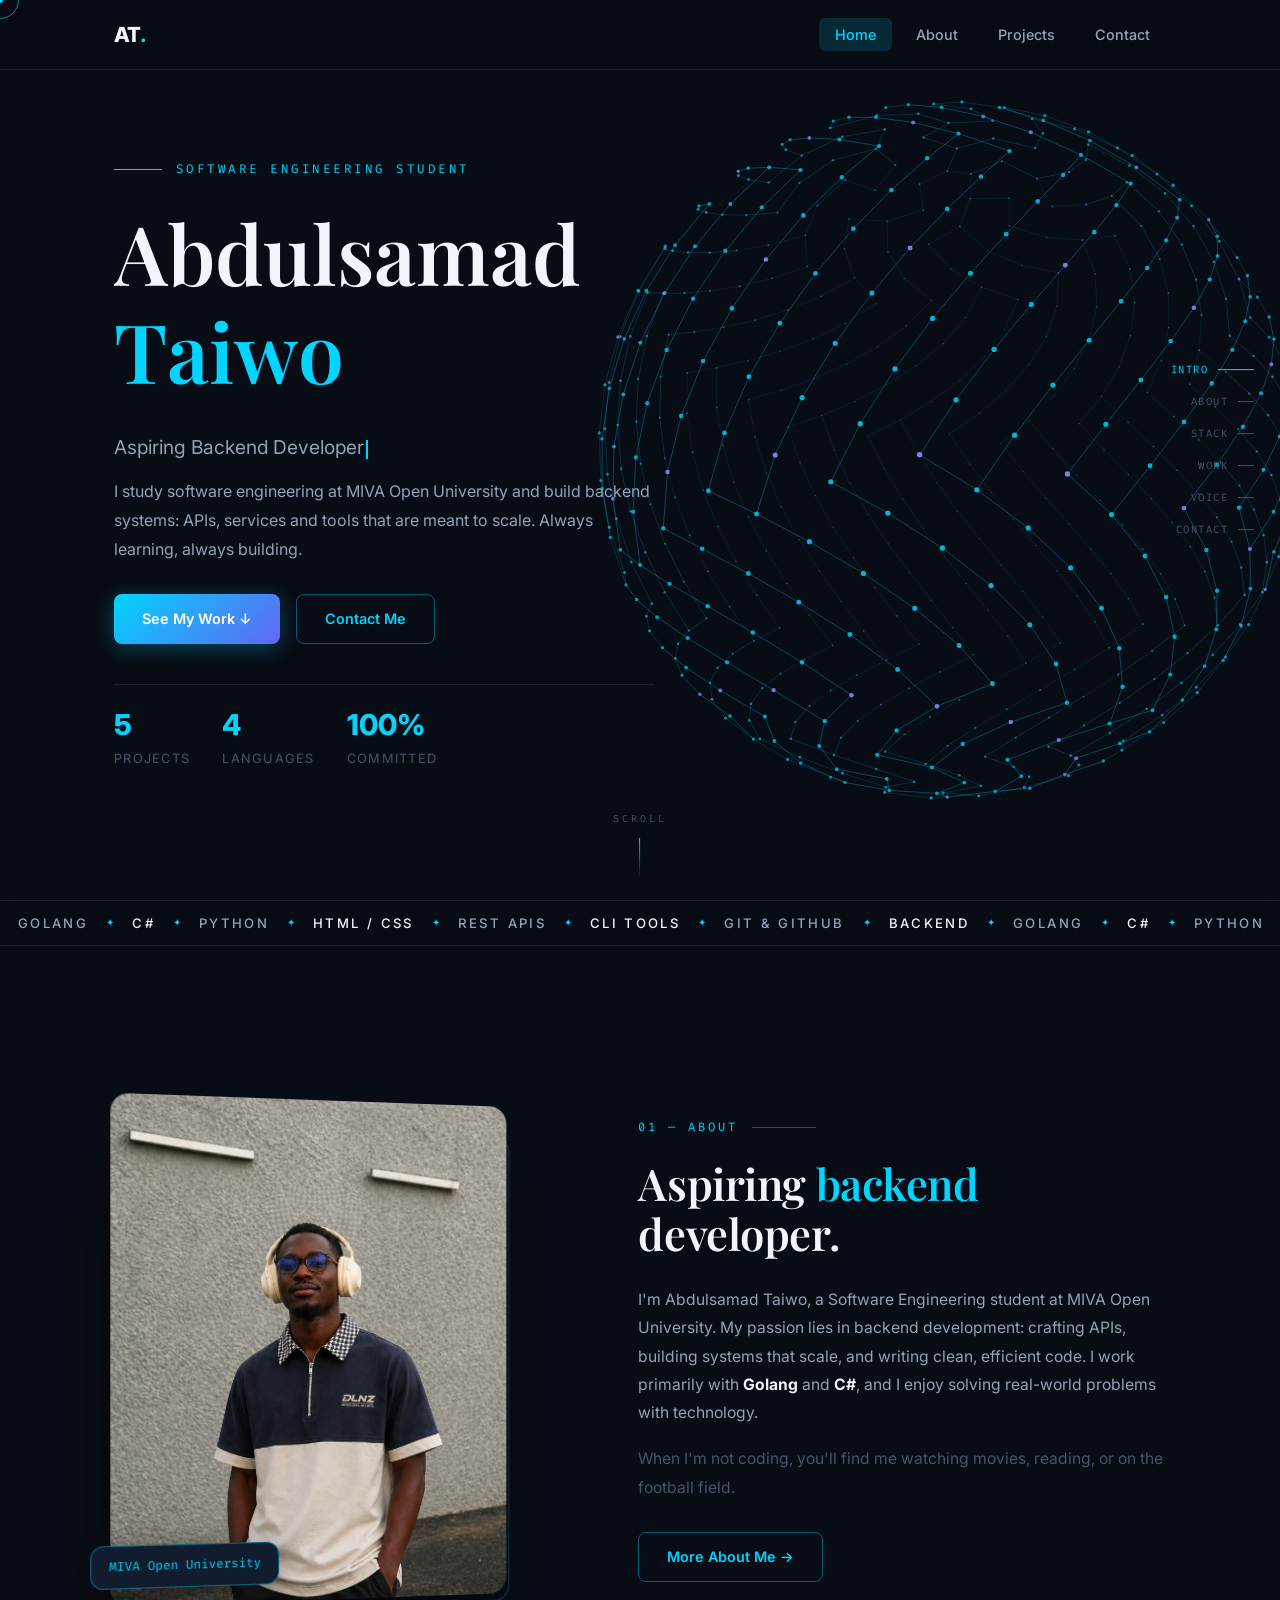
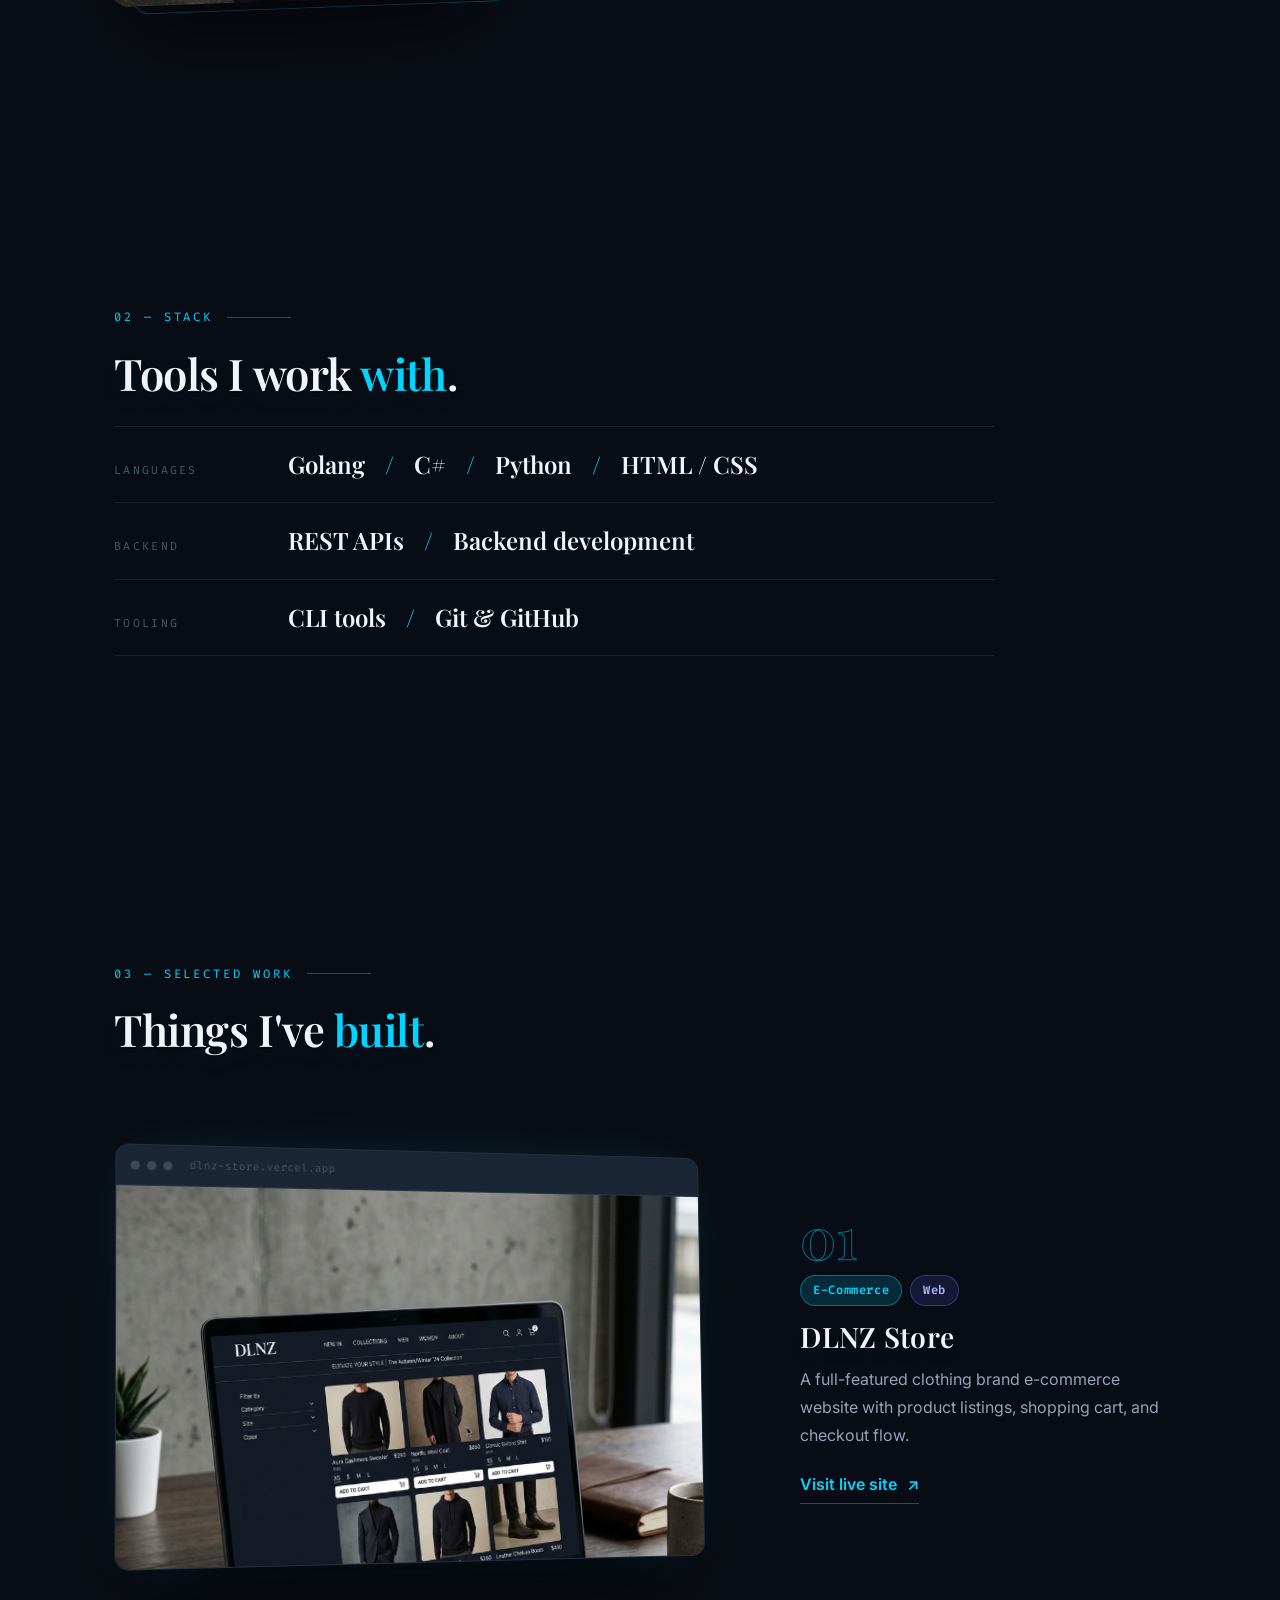
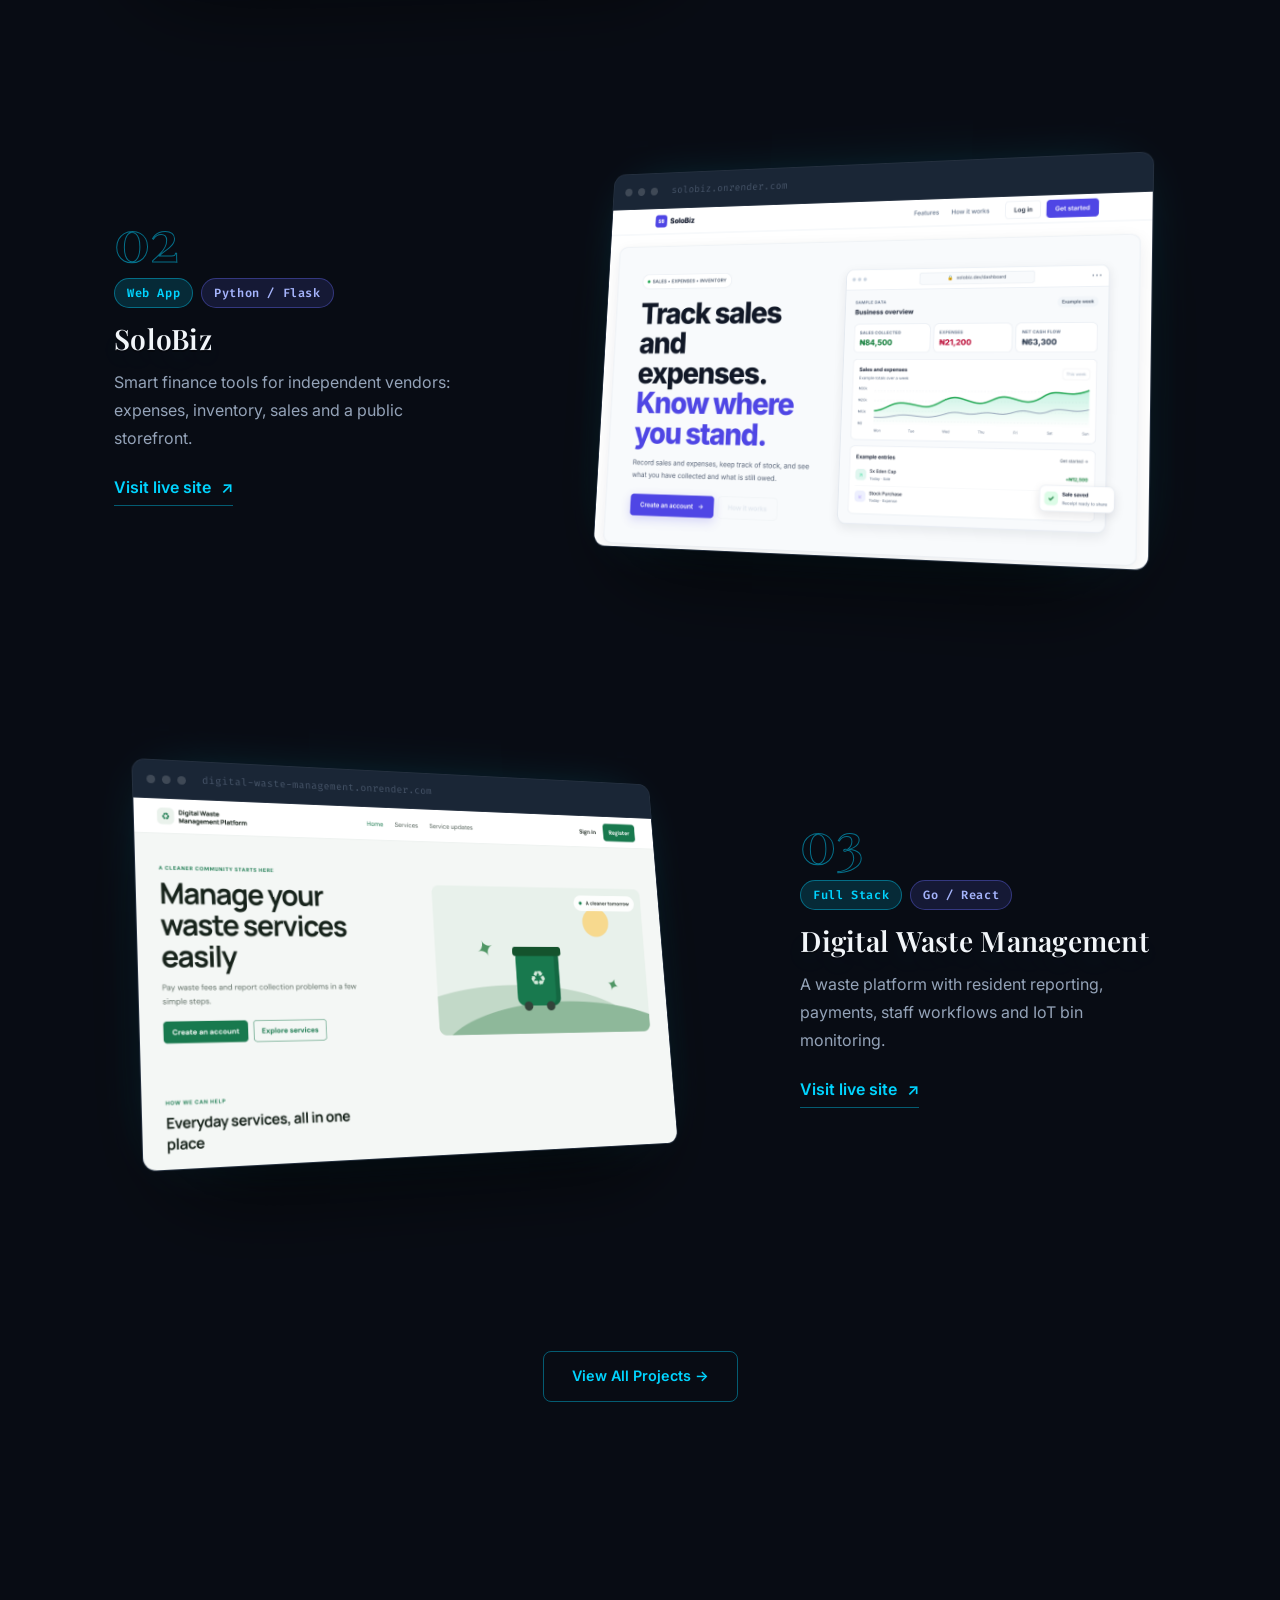
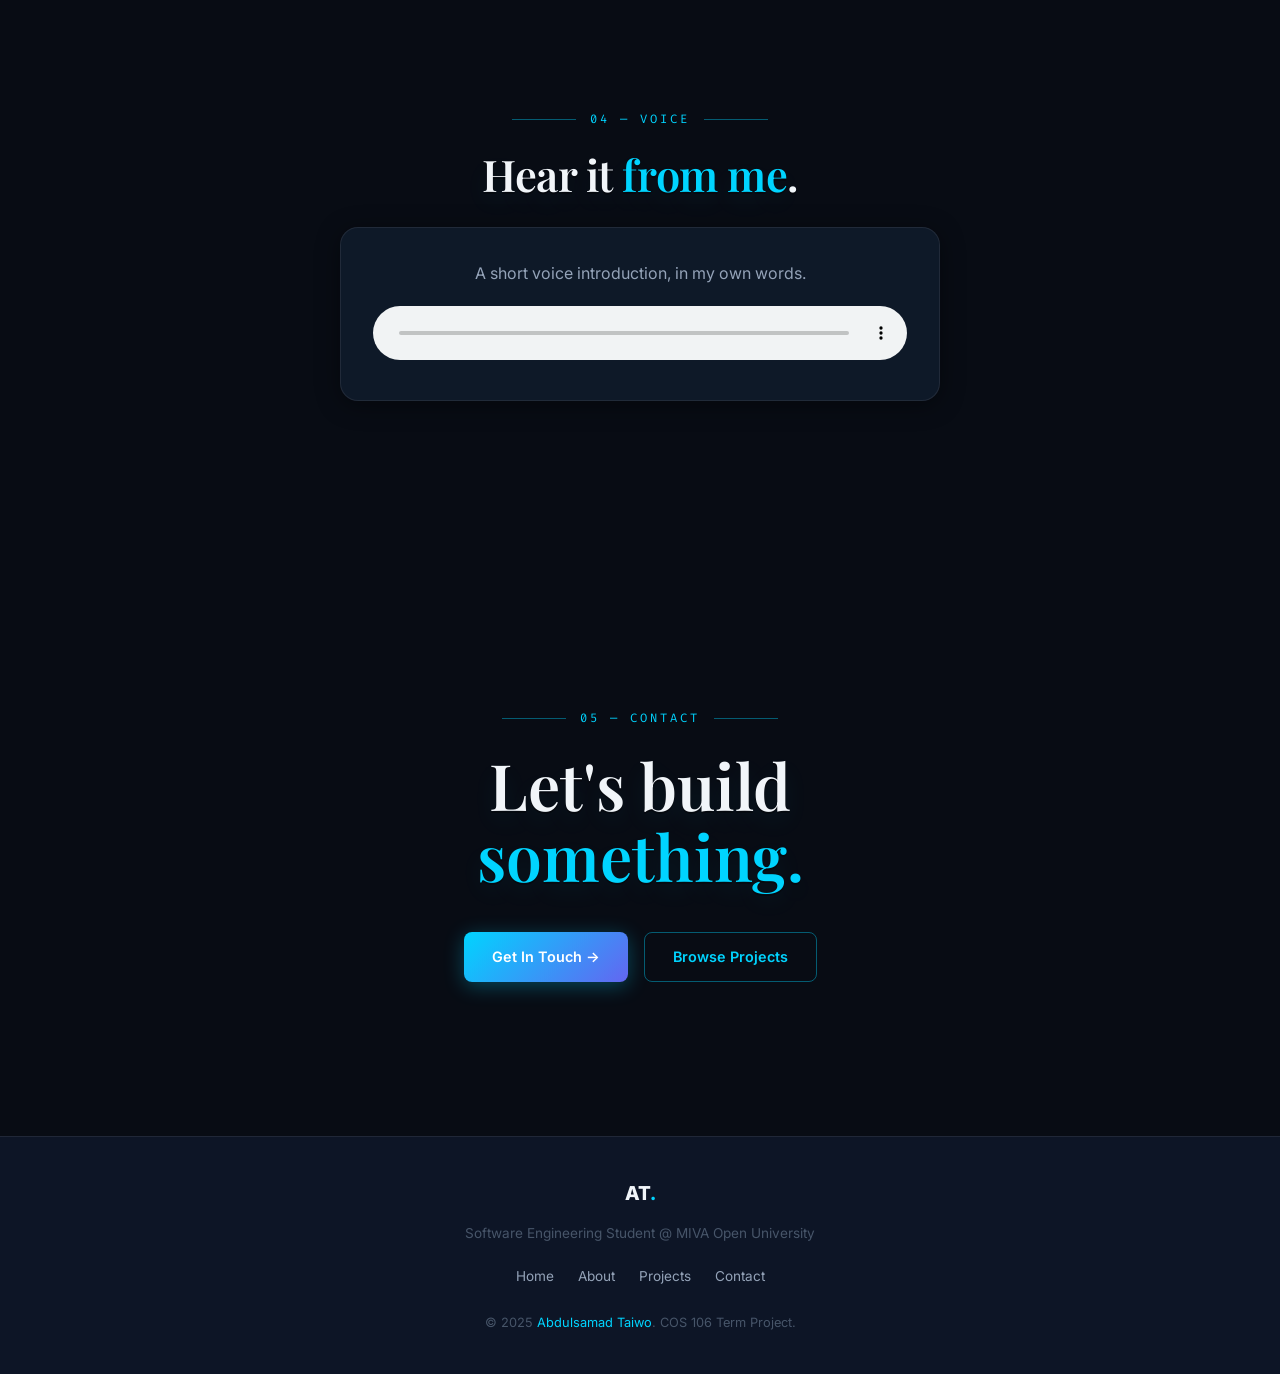
==== commit d33782c5: "Restore the scrolling 3D story design Go back to the scrolling homepage with the 3D particle scene, " ====
--- a/index.html
+++ b/index.html
@@ -1,223 +1,257 @@
 <!DOCTYPE html>
 <html lang="en">
-
 <head>
-  <meta charset="UTF-8">
-  <meta name="viewport" content="width=device-width, initial-scale=1.0">
-  <title>About | Abdulsamad Taiwo</title>
-  <meta name="description" content="Portfolio of Abdulsamad Taiwo, a Software Engineering student at MIVA Open University and aspiring backend developer.">
-
-  <!--
-    Layout based on "vCard - Personal portfolio" by codewithsadee (MIT License).
-    https://github.com/codewithsadee/vcard-personal-portfolio
-    See THIRD_PARTY_LICENSES.md. Content, 3D scene and customisations by Abdulsamad Taiwo.
-  -->
-  <link rel="stylesheet" href="css/vcard.css">
-  <link rel="stylesheet" href="css/custom.css">
-
-  <link rel="preconnect" href="https://fonts.googleapis.com">
-  <link rel="preconnect" href="https://fonts.gstatic.com" crossorigin>
-  <link href="https://fonts.googleapis.com/css2?family=Playfair+Display:wght@500;600&family=Poppins:wght@300;400;500;600&display=swap" rel="stylesheet">
+  <meta charset="UTF-8" />
+  <meta name="viewport" content="width=device-width, initial-scale=1.0" />
+  <title>Abdulsamad Taiwo | Software Engineering Student</title>
+  <meta name="description" content="Personal academic portfolio of Abdulsamad Taiwo – Software Engineering student at MIVA Open University, aspiring backend developer." />
+  <link rel="stylesheet" href="css/style.css" />
 </head>
-
-<body data-shape="sphere">
-
-  <main>
-
-    <!-- Sidebar: profile and contact details -->
-    <aside class="sidebar" data-sidebar>
-
-      <div class="sidebar-info">
-
-        <figure class="avatar-box">
-          <img src="assets/images/profile.jpg" alt="Abdulsamad Taiwo" width="80" height="80">
-        </figure>
-
-        <div class="info-content">
-          <h1 class="name" title="Abdulsamad Taiwo">Abdulsamad Taiwo</h1>
-
-          <p class="title">Software Engineering Student</p>
-        </div>
-
-        <button class="info_more-btn" data-sidebar-btn aria-expanded="false" aria-label="Show contacts">
-          <span>Show Contacts</span>
-
-          <svg class="icon" viewBox="0 0 24 24" aria-hidden="true" focusable="false"><path d="M6 9l6 6 6-6"/></svg>
-        </button>
-
-      </div>
-
-      <div class="sidebar-info_more">
-
-        <div class="separator"></div>
-
-        <ul class="contacts-list">
-
-          <li class="contact-item">
-            <div class="icon-box"><svg class="icon" viewBox="0 0 24 24" aria-hidden="true" focusable="false"><rect x="3" y="5" width="18" height="14" rx="2"/><path d="M3 7l9 6 9-6"/></svg></div>
-            <div class="contact-info">
-              <p class="contact-title">Email</p>
-              <a href="mailto:abdulsamadtaiwo@miva.edu.ng" class="contact-link">abdulsamadtaiwo@miva.edu.ng</a>
-            </div>
-          </li>
-
-          <li class="contact-item">
-            <div class="icon-box"><svg class="icon" viewBox="0 0 24 24" aria-hidden="true" focusable="false"><path d="M2 9l10-5 10 5-10 5z"/><path d="M6 11v5c0 1.5 2.7 3 6 3s6-1.5 6-3v-5"/><path d="M22 9v6"/></svg></div>
-            <div class="contact-info">
-              <p class="contact-title">University</p>
-              <p class="contact-link">MIVA Open University</p>
-            </div>
-          </li>
-
-          <li class="contact-item">
-            <div class="icon-box"><svg class="icon" viewBox="0 0 24 24" aria-hidden="true" focusable="false"><path d="M12 21s-7-6.2-7-11a7 7 0 0114 0c0 4.8-7 11-7 11z"/><circle cx="12" cy="10" r="2.5"/></svg></div>
-            <div class="contact-info">
-              <p class="contact-title">Location</p>
-              <address>Nigeria</address>
-            </div>
-          </li>
-
-        </ul>
-
-        <div class="separator"></div>
-
-        <ul class="social-list">
-          <li class="social-item">
-            <a href="https://github.com/abdulsamadtaiwo648-dotcom" class="social-link" target="_blank" rel="noopener" aria-label="GitHub profile"><svg class="icon" viewBox="0 0 24 24" aria-hidden="true" focusable="false"><path d="M8 6l-6 6 6 6"/><path d="M16 6l6 6-6 6"/></svg></a>
-          </li>
-          <li class="social-item">
-            <a href="mailto:abdulsamadtaiwo@miva.edu.ng" class="social-link" aria-label="Send an email"><svg class="icon" viewBox="0 0 24 24" aria-hidden="true" focusable="false"><rect x="3" y="5" width="18" height="14" rx="2"/><path d="M3 7l9 6 9-6"/></svg></a>
-          </li>
-        </ul>
-
-      </div>
-
-    </aside>
-
-    <div class="main-content">
-
-      <nav class="navbar" aria-label="Main">
-        <ul class="navbar-list">
-          <li class="navbar-item">
-            <a class="navbar-link active" aria-current="page" href="index.html" data-shape-link="sphere">About</a>
-          </li>
-          <li class="navbar-item">
-            <a class="navbar-link" href="resume.html" data-shape-link="helix">Resume</a>
-          </li>
-          <li class="navbar-item">
-            <a class="navbar-link" href="projects.html" data-shape-link="cube">Projects</a>
-          </li>
-          <li class="navbar-item">
-            <a class="navbar-link" href="contact.html" data-shape-link="torus">Contact</a>
-          </li>
-        </ul>
+<body class="story">
+
+  <!-- ===== NAVIGATION ===== -->
+  <nav class="navbar" id="navbar">
+    <div class="nav-container">
+      <a href="index.html" class="nav-logo">AT<span>.</span></a>
+      <ul class="nav-links" id="navLinks">
+        <li><a href="index.html" class="active">Home</a></li>
+        <li><a href="about.html">About</a></li>
+        <li><a href="projects.html">Projects</a></li>
+        <li><a href="contact.html">Contact</a></li>
+      </ul>
+      <div class="nav-hamburger" id="hamburger" role="button" aria-label="Toggle menu" tabindex="0">
+        <span></span><span></span><span></span>
+      </div>
+    </div>
+  </nav>
+
+  <main class="page-content">
+
+    <!-- ===== CHAPTER 00: HERO ===== -->
+    <section class="s-hero" id="top" data-chapter="Intro" data-shape="sphere" data-anchor="0.74" data-alpha="1">
+      <div class="container">
+        <span class="s-eyebrow">Software Engineering Student</span>
+
+        <h1 class="s-name">
+          <span class="line" data-split>Abdulsamad</span>
+          <span class="line line--outline" data-split data-split-offset="6">Taiwo</span>
+        </h1>
+
+        <div class="s-hero-foot">
+          <p class="hero-role">
+            Aspiring <span id="typewriter"></span><span class="cursor"></span>
+          </p>
+
+          <p class="s-bio">
+            I study software engineering at MIVA Open University and build
+            backend systems: APIs, services and tools that are meant to scale.
+            Always learning, always building.
+          </p>
+
+          <div class="hero-actions">
+            <a href="#work" class="btn btn-primary" id="view-projects-btn">See My Work &darr;</a>
+            <a href="contact.html" class="btn btn-outline" id="contact-btn">Contact Me</a>
+          </div>
+
+          <div class="hero-stats">
+            <div>
+              <span class="hero-stat-num">5</span>
+              <span class="hero-stat-label">Projects</span>
+            </div>
+            <div>
+              <span class="hero-stat-num">4</span>
+              <span class="hero-stat-label">Languages</span>
+            </div>
+            <div>
+              <span class="hero-stat-num">100%</span>
+              <span class="hero-stat-label">Committed</span>
+            </div>
+          </div>
+        </div>
+      </div>
+      <span class="scroll-cue" aria-hidden="true">Scroll</span>
+    </section>
+
+    <!-- ===== SKILLS MARQUEE ===== -->
+    <div class="marquee" aria-label="Skills: Golang, C#, Python, HTML and CSS, REST APIs, CLI tools, Git and GitHub, backend development">
+      <div class="marquee-track" aria-hidden="true">
+        <span>Golang</span><b>✦</b><span class="fill">C#</span><b>✦</b><span>Python</span><b>✦</b><span class="fill">HTML / CSS</span><b>✦</b><span>REST APIs</span><b>✦</b><span class="fill">CLI Tools</span><b>✦</b><span>Git &amp; GitHub</span><b>✦</b><span class="fill">Backend</span><b>✦</b>
+        <span>Golang</span><b>✦</b><span class="fill">C#</span><b>✦</b><span>Python</span><b>✦</b><span class="fill">HTML / CSS</span><b>✦</b><span>REST APIs</span><b>✦</b><span class="fill">CLI Tools</span><b>✦</b><span>Git &amp; GitHub</span><b>✦</b><span class="fill">Backend</span><b>✦</b>
+      </div>
+    </div>
+
+    <!-- ===== CHAPTER 01: ABOUT ===== -->
+    <section class="chapter" id="about" data-chapter="About" data-shape="helix" data-anchor="0.5" data-alpha="0.5">
+      <div class="container about-split">
+        <div class="portrait-wrap fade-in-on-scroll">
+          <div class="portrait" id="portrait">
+            <img src="assets/images/profile.jpg" alt="Abdulsamad Taiwo" id="hero-photo" />
+            <span class="portrait-tag">MIVA Open University</span>
+          </div>
+        </div>
+
+        <div class="fade-in-on-scroll">
+          <div class="chapter-label">01 — About</div>
+          <h2 class="chapter-title">Aspiring <em>backend</em> developer.</h2>
+          <p class="lead">
+            I'm Abdulsamad Taiwo, a Software Engineering student at MIVA Open University.
+            My passion lies in backend development: crafting APIs, building systems that
+            scale, and writing clean, efficient code. I work primarily with
+            <strong>Golang</strong> and <strong>C#</strong>, and I enjoy solving
+            real-world problems with technology.
+          </p>
+          <p class="lead lead--muted">
+            When I'm not coding, you'll find me watching movies, reading, or on the football field.
+          </p>
+          <a href="about.html" class="btn btn-outline" id="learn-more-btn">More About Me &rarr;</a>
+        </div>
+      </div>
+    </section>
+
+    <!-- ===== CHAPTER 02: STACK ===== -->
+    <section class="chapter" id="stack" data-chapter="Stack" data-shape="cube" data-anchor="0.74" data-alpha="0.5">
+      <div class="container">
+        <div class="fade-in-on-scroll">
+          <div class="chapter-label">02 — Stack</div>
+          <h2 class="chapter-title">Tools I work <em>with</em>.</h2>
+        </div>
+
+        <dl class="stack-list fade-in-on-scroll">
+          <div class="stack-row">
+            <dt>Languages</dt>
+            <dd><span>Golang</span><span>C#</span><span>Python</span><span>HTML / CSS</span></dd>
+          </div>
+          <div class="stack-row">
+            <dt>Backend</dt>
+            <dd><span>REST APIs</span><span>Backend development</span></dd>
+          </div>
+          <div class="stack-row">
+            <dt>Tooling</dt>
+            <dd><span>CLI tools</span><span>Git &amp; GitHub</span></dd>
+          </div>
+        </dl>
+      </div>
+    </section>
+
+    <!-- ===== CHAPTER 03: SELECTED WORK ===== -->
+    <section class="chapter" id="work" data-chapter="Work" data-shape="wave" data-anchor="0.5" data-alpha="0.3">
+      <div class="container">
+        <div class="fade-in-on-scroll work-head">
+          <div class="chapter-label">03 — Selected work</div>
+          <h2 class="chapter-title">Things I've <em>built</em>.</h2>
+        </div>
+
+        <article class="work-row" id="featured-dlnz">
+          <div class="work-media">
+            <a class="work-frame" data-dir="1" href="https://dlnz-store.vercel.app" target="_blank" rel="noopener" aria-label="Open DLNZ Store live site">
+              <div class="work-chrome"><i></i><i></i><i></i><span>dlnz-store.vercel.app</span></div>
+              <img src="assets/images/dlnz-store.png" alt="DLNZ Store screenshot" />
+            </a>
+          </div>
+          <div class="work-info fade-in-on-scroll">
+            <span class="work-index" aria-hidden="true">01</span>
+            <div class="project-tags">
+              <span class="tag">E-Commerce</span>
+              <span class="tag purple">Web</span>
+            </div>
+            <h3 class="work-title">DLNZ Store</h3>
+            <p>A full-featured clothing brand e-commerce website with product listings, shopping cart, and checkout flow.</p>
+            <a class="work-link" href="https://dlnz-store.vercel.app" target="_blank" rel="noopener">Visit live site <span aria-hidden="true">↗</span></a>
+          </div>
+        </article>
+
+        <article class="work-row" id="featured-solobiz">
+          <div class="work-media">
+            <a class="work-frame" data-dir="-1" href="https://solobiz.onrender.com" target="_blank" rel="noopener" aria-label="Open SoloBiz live site">
+              <div class="work-chrome"><i></i><i></i><i></i><span>solobiz.onrender.com</span></div>
+              <img src="assets/images/solobiz.png" alt="SoloBiz landing page screenshot" loading="lazy" />
+            </a>
+          </div>
+          <div class="work-info fade-in-on-scroll">
+            <span class="work-index" aria-hidden="true">02</span>
+            <div class="project-tags">
+              <span class="tag">Web App</span>
+              <span class="tag purple">Python / Flask</span>
+            </div>
+            <h3 class="work-title">SoloBiz</h3>
+            <p>Smart finance tools for independent vendors: expenses, inventory, sales and a public storefront.</p>
+            <a class="work-link" href="https://solobiz.onrender.com" target="_blank" rel="noopener">Visit live site <span aria-hidden="true">↗</span></a>
+          </div>
+        </article>
+
+        <article class="work-row" id="featured-digitalwaste">
+          <div class="work-media">
+            <a class="work-frame" data-dir="1" href="https://digital-waste-management.onrender.com" target="_blank" rel="noopener" aria-label="Open Digital Waste Management live site">
+              <div class="work-chrome"><i></i><i></i><i></i><span>digital-waste-management.onrender.com</span></div>
+              <img src="assets/images/digital-waste.png" alt="Digital Waste Management Platform home page screenshot" loading="lazy" />
+            </a>
+          </div>
+          <div class="work-info fade-in-on-scroll">
+            <span class="work-index" aria-hidden="true">03</span>
+            <div class="project-tags">
+              <span class="tag">Full Stack</span>
+              <span class="tag purple">Go / React</span>
+            </div>
+            <h3 class="work-title">Digital Waste Management</h3>
+            <p>A waste platform with resident reporting, payments, staff workflows and IoT bin monitoring.</p>
+            <a class="work-link" href="https://digital-waste-management.onrender.com" target="_blank" rel="noopener">Visit live site <span aria-hidden="true">↗</span></a>
+          </div>
+        </article>
+
+        <div class="work-more fade-in-on-scroll">
+          <a href="projects.html" class="btn btn-outline" id="all-projects-btn">View All Projects &rarr;</a>
+        </div>
+      </div>
+    </section>
+
+    <!-- ===== CHAPTER 04: VOICE ===== -->
+    <section class="chapter" id="voice" data-chapter="Voice" data-shape="torus" data-anchor="0.5" data-alpha="0.45">
+      <div class="container">
+        <div class="fade-in-on-scroll voice-head">
+          <div class="chapter-label">04 — Voice</div>
+          <h2 class="chapter-title">Hear it <em>from me</em>.</h2>
+        </div>
+        <div class="voice-card fade-in-on-scroll">
+          <p>A short voice introduction, in my own words.</p>
+          <audio controls id="coder-audio">
+            <source src="assets/audio/my-voice.m4a" type="audio/mp4" />
+            Your browser does not support the audio element.
+          </audio>
+        </div>
+      </div>
+    </section>
+
+    <!-- ===== CHAPTER 05: CONTACT ===== -->
+    <section class="chapter cta" id="contact" data-chapter="Contact" data-shape="galaxy" data-anchor="0.5" data-alpha="0.7">
+      <div class="container fade-in-on-scroll">
+        <div class="chapter-label chapter-label--center">05 — Contact</div>
+        <h2 class="cta-title">Let's build<br><span class="outline">something.</span></h2>
+        <div class="hero-actions hero-actions--center">
+          <a href="contact.html" class="btn btn-primary" id="cta-contact-btn">Get In Touch &rarr;</a>
+          <a href="projects.html" class="btn btn-outline" id="cta-projects-btn">Browse Projects</a>
+        </div>
+      </div>
+    </section>
+
+  </main>
+
+  <!-- ===== FOOTER ===== -->
+  <footer class="footer">
+    <div class="container">
+      <div class="footer-logo">AT<span>.</span></div>
+      <p class="footer-text">Software Engineering Student @ MIVA Open University</p>
+      <nav class="footer-nav">
+        <a href="index.html">Home</a>
+        <a href="about.html">About</a>
+        <a href="projects.html">Projects</a>
+        <a href="contact.html">Contact</a>
       </nav>
-
-      <article class="about active">
-
-        <header>
-          <h2 class="h2 article-title">About me</h2>
-        </header>
-
-        <section class="about-text">
-          <p>
-            I'm Abdulsamad Taiwo, a Software Engineering student at MIVA Open University in Nigeria.
-            My passion lies in backend development: crafting APIs, building systems that scale, and
-            writing clean, efficient code. I work primarily with Golang and C#, and I enjoy solving
-            real-world problems with technology.
-          </p>
-
-          <p>
-            My career goal is to become a skilled Backend Engineer, building robust, scalable
-            server-side systems and APIs that power modern applications. Long-term, I aspire to
-            become a software architect who designs solutions at scale.
-          </p>
-
-          <p>
-            When I'm not coding, you'll find me watching movies, reading, or on the football field.
-          </p>
-        </section>
-
-        <section class="service">
-
-          <h3 class="h3 service-title">What I'm doing</h3>
-
-          <ul class="service-list">
-            <li class="service-item">
-              <div class="service-icon-box"><svg class="icon" viewBox="0 0 24 24" aria-hidden="true" focusable="false"><rect x="3" y="4" width="18" height="7" rx="2"/><rect x="3" y="13" width="18" height="7" rx="2"/><path d="M7 7.5h.01"/><path d="M7 16.5h.01"/></svg></div>
-              <div class="service-content-box">
-                <h4 class="h4 service-item-title">Backend development</h4>
-                <p class="service-item-text">Server-side systems built with Golang and C#, designed to be reliable and to scale.</p>
-              </div>
-            </li>
-            <li class="service-item">
-              <div class="service-icon-box"><svg class="icon" viewBox="0 0 24 24" aria-hidden="true" focusable="false"><path d="M10 14a4 4 0 005.7 0l3-3a4 4 0 00-5.7-5.7l-1 1"/><path d="M14 10a4 4 0 00-5.7 0l-3 3a4 4 0 005.7 5.7l1-1"/></svg></div>
-              <div class="service-content-box">
-                <h4 class="h4 service-item-title">REST APIs</h4>
-                <p class="service-item-text">Designing and building APIs that power web and mobile applications.</p>
-              </div>
-            </li>
-            <li class="service-item">
-              <div class="service-icon-box"><svg class="icon" viewBox="0 0 24 24" aria-hidden="true" focusable="false"><rect x="3" y="4" width="18" height="16" rx="2"/><path d="M7 9l3 3-3 3"/><path d="M13 15h4"/></svg></div>
-              <div class="service-content-box">
-                <h4 class="h4 service-item-title">CLI and systems tools</h4>
-                <p class="service-item-text">Command-line applications with structured data handling and clean architecture.</p>
-              </div>
-            </li>
-            <li class="service-item">
-              <div class="service-icon-box"><svg class="icon" viewBox="0 0 24 24" aria-hidden="true" focusable="false"><circle cx="12" cy="12" r="9"/><path d="M3 12h18"/><path d="M12 3c3 3.2 3 14.8 0 18"/><path d="M12 3c-3 3.2-3 14.8 0 18"/></svg></div>
-              <div class="service-content-box">
-                <h4 class="h4 service-item-title">Web development</h4>
-                <p class="service-item-text">Responsive websites and web apps with HTML, CSS, JavaScript and Python.</p>
-              </div>
-            </li>
-          </ul>
-
-        </section>
-
-        <section class="voice">
-
-          <h3 class="h3 service-title">Voice introduction</h3>
-
-          <div class="content-card voice-card">
-            <p>A short introduction, in my own voice.</p>
-            <audio controls id="coder-audio">
-              <source src="assets/audio/my-voice.m4a" type="audio/mp4">
-              Your browser does not support the audio element.
-            </audio>
-          </div>
-
-        </section>
-
-        <section class="interests">
-
-          <h3 class="h3 interests-title">Interests</h3>
-
-          <ul class="interest-list">
-            <li>Movies</li>
-            <li>Reading</li>
-            <li>Football</li>
-            <li>Coding</li>
-            <li>Music</li>
-            <li>Tech trends</li>
-          </ul>
-
-        </section>
-
-      </article>
-
-      <p class="site-credit">
-        &copy; 2025 Abdulsamad Taiwo. COS 106 Term Project.
-        Layout based on <a href="https://github.com/codewithsadee/vcard-personal-portfolio" target="_blank" rel="noopener">vCard by codewithsadee</a> (MIT).
-      </p>
-
+      <p class="footer-copy">&copy; 2025 <span>Abdulsamad Taiwo</span>. COS 106 Term Project.</p>
     </div>
-
-  </main>
-
-  <script src="js/vcard.js"></script>
-  <script src="js/scene.js"></script>
-
+  </footer>
+
+  <script src="js/main.js"></script>
+  <script src="js/three-d.js"></script>
+  <script src="js/story.js"></script>
 </body>
-
 </html>
--- a/css/style.css
+++ b/css/style.css
@@ -0,0 +1,1915 @@
+/* ===================================================
+   Abdulsamad Taiwo – Portfolio Website
+   External Stylesheet | COS 106 Term Project
+   =================================================== */
+
+/* --- Google Fonts Import --- */
+@import url('https://fonts.googleapis.com/css2?family=Inter:wght@300;400;500;600;700;800&family=Fira+Code:wght@400;500&family=Playfair+Display:wght@600;700;800&display=swap');
+
+/* ===================================================
+   CSS CUSTOM PROPERTIES (Design Tokens)
+   =================================================== */
+:root {
+  /* Background Colours */
+  --bg-primary:    #080c14;
+  --bg-secondary:  #0d1526;
+  --bg-card:       #111d2e;
+  --bg-card-hover: #162338;
+  --bg-input:      #0d1526;
+
+  /* Accent Colours */
+  --accent:        #00d4ff;
+  --accent-dim:    rgba(0, 212, 255, 0.15);
+  --accent-2:      #6366f1;
+  --accent-2-dim:  rgba(99, 102, 241, 0.15);
+  --success:       #22c55e;
+  --danger:        #ef4444;
+  --warning:       #f59e0b;
+
+  /* Text Colours */
+  --text-primary:   #f1f5f9;
+  --text-secondary: #94a3b8;
+  --text-muted:     #475569;
+
+  /* Border */
+  --border:         rgba(255,255,255,0.08);
+  --border-accent:  rgba(0, 212, 255, 0.4);
+
+  /* Typography */
+  --font-main:  'Inter', sans-serif;
+  --font-code:  'Fira Code', monospace;
+
+  /* Spacing */
+  --nav-height: 70px;
+
+  /* Transitions */
+  --transition: 0.3s ease;
+  --transition-slow: 0.6s ease;
+
+  /* Shadows */
+  --shadow-card:   0 4px 24px rgba(0,0,0,0.4);
+  --shadow-accent: 0 0 30px rgba(0, 212, 255, 0.2);
+  --glow:          0 0 20px rgba(0, 212, 255, 0.5);
+}
+
+/* ===================================================
+   RESET & BASE
+   =================================================== */
+*, *::before, *::after { box-sizing: border-box; margin: 0; padding: 0; }
+
+html { scroll-behavior: smooth; font-size: 16px; }
+
+body {
+  font-family: var(--font-main);
+  background: var(--bg-primary);
+  color: var(--text-primary);
+  line-height: 1.7;
+  overflow-x: hidden;
+}
+
+a { text-decoration: none; color: inherit; }
+ul { list-style: none; }
+img { max-width: 100%; display: block; }
+button { font-family: var(--font-main); cursor: pointer; border: none; outline: none; }
+input, textarea, select { font-family: var(--font-main); }
+
+/* ===================================================
+   SCROLLBAR
+   =================================================== */
+::-webkit-scrollbar { width: 6px; }
+::-webkit-scrollbar-track { background: var(--bg-primary); }
+::-webkit-scrollbar-thumb { background: var(--accent); border-radius: 3px; }
+
+/* ===================================================
+   UTILITY CLASSES
+   =================================================== */
+.container {
+  max-width: 1100px;
+  margin: 0 auto;
+  padding: 0 24px;
+}
+
+.section {
+  padding: 100px 0;
+}
+
+.section-title {
+  font-size: clamp(1.8rem, 4vw, 2.4rem);
+  font-weight: 800;
+  margin-bottom: 12px;
+  letter-spacing: -0.02em;
+}
+
+.section-title span {
+  color: var(--accent);
+}
+
+.section-subtitle {
+  color: var(--text-secondary);
+  font-size: 1rem;
+  margin-bottom: 56px;
+}
+
+.accent-line {
+  width: 50px;
+  height: 3px;
+  background: linear-gradient(90deg, var(--accent), var(--accent-2));
+  border-radius: 2px;
+  margin: 16px 0 24px 0;
+}
+
+.tag {
+  display: inline-block;
+  padding: 4px 12px;
+  background: var(--accent-dim);
+  color: var(--accent);
+  border: 1px solid var(--border-accent);
+  border-radius: 100px;
+  font-size: 0.75rem;
+  font-weight: 600;
+  font-family: var(--font-code);
+  letter-spacing: 0.05em;
+}
+
+.tag.purple {
+  background: var(--accent-2-dim);
+  color: #a5b4fc;
+  border-color: rgba(99,102,241,0.4);
+}
+
+.btn {
+  display: inline-flex;
+  align-items: center;
+  gap: 8px;
+  padding: 12px 28px;
+  border-radius: 8px;
+  font-weight: 600;
+  font-size: 0.9rem;
+  transition: all var(--transition);
+  cursor: pointer;
+}
+
+.btn-primary {
+  background: linear-gradient(135deg, var(--accent), var(--accent-2));
+  color: #fff;
+  box-shadow: 0 4px 20px rgba(0,212,255,0.3);
+}
+
+.btn-primary:hover {
+  transform: translateY(-2px);
+  box-shadow: 0 8px 30px rgba(0,212,255,0.45);
+}
+
+.btn-outline {
+  background: transparent;
+  color: var(--accent);
+  border: 1px solid var(--border-accent);
+}
+
+.btn-outline:hover {
+  background: var(--accent-dim);
+  transform: translateY(-2px);
+}
+
+/* ===================================================
+   NAVIGATION
+   =================================================== */
+.navbar {
+  position: fixed;
+  top: 0;
+  left: 0;
+  width: 100%;
+  height: var(--nav-height);
+  background: rgba(8, 12, 20, 0.85);
+  backdrop-filter: blur(20px);
+  -webkit-backdrop-filter: blur(20px);
+  border-bottom: 1px solid var(--border);
+  z-index: 1000;
+  transition: all var(--transition);
+}
+
+.navbar.scrolled {
+  box-shadow: 0 4px 30px rgba(0,0,0,0.5);
+}
+
+.nav-container {
+  max-width: 1100px;
+  margin: 0 auto;
+  padding: 0 24px;
+  height: 100%;
+  display: flex;
+  align-items: center;
+  justify-content: space-between;
+}
+
+.nav-logo {
+  font-size: 1.3rem;
+  font-weight: 800;
+  letter-spacing: -0.03em;
+  color: var(--text-primary);
+}
+
+.nav-logo span {
+  color: var(--accent);
+}
+
+.nav-links {
+  display: flex;
+  align-items: center;
+  gap: 8px;
+}
+
+.nav-links a {
+  padding: 8px 16px;
+  border-radius: 6px;
+  font-size: 0.9rem;
+  font-weight: 500;
+  color: var(--text-secondary);
+  transition: all var(--transition);
+  position: relative;
+}
+
+.nav-links a:hover,
+.nav-links a.active {
+  color: var(--accent);
+  background: var(--accent-dim);
+}
+
+.nav-hamburger {
+  display: none;
+  flex-direction: column;
+  gap: 5px;
+  cursor: pointer;
+  padding: 8px;
+  border-radius: 6px;
+  transition: background var(--transition);
+}
+
+.nav-hamburger:hover { background: var(--accent-dim); }
+
+.nav-hamburger span {
+  display: block;
+  width: 22px;
+  height: 2px;
+  background: var(--text-primary);
+  border-radius: 2px;
+  transition: all var(--transition);
+}
+
+.nav-hamburger.open span:nth-child(1) { transform: translateY(7px) rotate(45deg); }
+.nav-hamburger.open span:nth-child(2) { opacity: 0; }
+.nav-hamburger.open span:nth-child(3) { transform: translateY(-7px) rotate(-45deg); }
+
+/* ===================================================
+   PAGE WRAPPER
+   =================================================== */
+.page-content {
+  margin-top: var(--nav-height);
+}
+
+/* ===================================================
+   HERO SECTION (Homepage)
+   =================================================== */
+.hero {
+  min-height: calc(100vh - var(--nav-height));
+  display: flex;
+  align-items: center;
+  position: relative;
+  overflow: hidden;
+}
+
+.hero::before {
+  content: '';
+  position: absolute;
+  top: -200px;
+  right: -200px;
+  width: 600px;
+  height: 600px;
+  background: radial-gradient(circle, rgba(0,212,255,0.08) 0%, transparent 70%);
+  pointer-events: none;
+}
+
+.hero::after {
+  content: '';
+  position: absolute;
+  bottom: -200px;
+  left: -100px;
+  width: 500px;
+  height: 500px;
+  background: radial-gradient(circle, rgba(99,102,241,0.07) 0%, transparent 70%);
+  pointer-events: none;
+}
+
+.hero-grid {
+  display: grid;
+  grid-template-columns: 1fr 1fr;
+  gap: 60px;
+  align-items: center;
+  width: 100%;
+}
+
+.hero-content { animation: fadeInLeft 0.8s ease forwards; }
+
+.hero-eyebrow {
+  display: inline-flex;
+  align-items: center;
+  gap: 8px;
+  margin-bottom: 20px;
+  font-size: 0.85rem;
+  color: var(--accent);
+  font-family: var(--font-code);
+}
+
+.hero-eyebrow::before {
+  content: '';
+  display: block;
+  width: 30px;
+  height: 1px;
+  background: var(--accent);
+}
+
+.hero-name {
+  font-size: clamp(2.4rem, 5vw, 3.6rem);
+  font-weight: 800;
+  line-height: 1.1;
+  letter-spacing: -0.03em;
+  margin-bottom: 12px;
+}
+
+.hero-name .highlight {
+  background: linear-gradient(135deg, var(--accent), var(--accent-2));
+  -webkit-background-clip: text;
+  -webkit-text-fill-color: transparent;
+  background-clip: text;
+}
+
+.hero-role {
+  font-size: 1.2rem;
+  color: var(--text-secondary);
+  margin-bottom: 24px;
+  font-weight: 400;
+}
+
+.hero-bio {
+  color: var(--text-secondary);
+  font-size: 0.97rem;
+  max-width: 460px;
+  margin-bottom: 36px;
+  line-height: 1.8;
+}
+
+.hero-actions {
+  display: flex;
+  gap: 16px;
+  flex-wrap: wrap;
+}
+
+.hero-image-wrapper {
+  display: flex;
+  justify-content: center;
+  animation: fadeInRight 0.8s ease forwards;
+}
+
+.hero-photo-ring {
+  position: relative;
+  width: 320px;
+  height: 320px;
+}
+
+.hero-photo-ring::before {
+  content: '';
+  position: absolute;
+  inset: -4px;
+  border-radius: 50%;
+  background: linear-gradient(135deg, var(--accent), var(--accent-2), transparent, var(--accent));
+  animation: spin 6s linear infinite;
+  z-index: 0;
+}
+
+.hero-photo-ring img {
+  width: 312px;
+  height: 312px;
+  border-radius: 50%;
+  object-fit: cover;
+  object-position: top center;
+  position: relative;
+  z-index: 1;
+  border: 4px solid var(--bg-primary);
+}
+
+.hero-photo-ring .ring-inner {
+  position: absolute;
+  inset: 8px;
+  border-radius: 50%;
+  border: 1px solid rgba(0,212,255,0.2);
+  z-index: 2;
+  pointer-events: none;
+}
+
+.hero-stats {
+  display: flex;
+  gap: 32px;
+  margin-top: 48px;
+  padding-top: 32px;
+  border-top: 1px solid var(--border);
+}
+
+.hero-stat-num {
+  font-size: 1.8rem;
+  font-weight: 800;
+  color: var(--accent);
+  display: block;
+  line-height: 1;
+  margin-bottom: 4px;
+}
+
+.hero-stat-label {
+  font-size: 0.8rem;
+  color: var(--text-muted);
+  text-transform: uppercase;
+  letter-spacing: 0.1em;
+}
+
+/* ===================================================
+   SKILL BADGES (Homepage)
+   =================================================== */
+.skills-preview {
+  padding: 80px 0;
+  background: var(--bg-secondary);
+  border-top: 1px solid var(--border);
+  border-bottom: 1px solid var(--border);
+}
+
+.skills-scroll {
+  display: flex;
+  gap: 16px;
+  flex-wrap: wrap;
+  justify-content: center;
+}
+
+.skill-badge {
+  display: flex;
+  align-items: center;
+  gap: 10px;
+  padding: 12px 20px;
+  background: var(--bg-card);
+  border: 1px solid var(--border);
+  border-radius: 10px;
+  font-size: 0.9rem;
+  font-weight: 600;
+  transition: all var(--transition);
+  color: var(--text-secondary);
+}
+
+.skill-badge:hover {
+  border-color: var(--border-accent);
+  color: var(--accent);
+  background: var(--accent-dim);
+  transform: translateY(-3px);
+  box-shadow: var(--shadow-accent);
+}
+
+.skill-badge .icon {
+  font-size: 1.3rem;
+}
+
+/* ===================================================
+   PAGE HERO (inner pages)
+   =================================================== */
+.page-hero {
+  padding: 80px 0 60px;
+  background: var(--bg-secondary);
+  border-bottom: 1px solid var(--border);
+  text-align: center;
+  position: relative;
+  overflow: hidden;
+}
+
+.page-hero::before {
+  content: '';
+  position: absolute;
+  top: 0; left: 0; right: 0; bottom: 0;
+  background: radial-gradient(ellipse at 50% 0%, rgba(0,212,255,0.07) 0%, transparent 70%);
+  pointer-events: none;
+}
+
+.page-hero-tag {
+  display: inline-block;
+  margin-bottom: 16px;
+}
+
+.page-hero h1 {
+  font-size: clamp(2rem, 4vw, 3rem);
+  font-weight: 800;
+  letter-spacing: -0.03em;
+}
+
+.page-hero p {
+  color: var(--text-secondary);
+  margin-top: 12px;
+  font-size: 1rem;
+  max-width: 500px;
+  margin-left: auto;
+  margin-right: auto;
+}
+
+/* ===================================================
+   ABOUT PAGE
+   =================================================== */
+.about-grid {
+  display: grid;
+  grid-template-columns: 1fr 1fr;
+  gap: 60px;
+  align-items: start;
+}
+
+.about-photo-card {
+  position: sticky;
+  top: 100px;
+}
+
+.about-photo-card img {
+  width: 100%;
+  border-radius: 16px;
+  object-fit: cover;
+  object-position: top center;
+  max-height: 480px;
+  border: 1px solid var(--border);
+}
+
+.about-photo-overlay {
+  margin-top: 16px;
+  padding: 20px;
+  background: var(--bg-card);
+  border: 1px solid var(--border);
+  border-radius: 12px;
+  display: flex;
+  flex-direction: column;
+  gap: 8px;
+}
+
+.about-info-row {
+  display: flex;
+  justify-content: space-between;
+  font-size: 0.88rem;
+}
+
+.about-info-row .label { color: var(--text-muted); }
+.about-info-row .value { color: var(--text-primary); font-weight: 500; }
+
+/* Skills Progress Bars */
+.skills-list { display: flex; flex-direction: column; gap: 20px; }
+
+.skill-item {}
+
+.skill-header {
+  display: flex;
+  justify-content: space-between;
+  margin-bottom: 8px;
+  font-size: 0.9rem;
+}
+
+.skill-header .name { font-weight: 600; }
+.skill-header .pct { color: var(--accent); font-family: var(--font-code); }
+
+.skill-bar {
+  height: 6px;
+  background: var(--bg-card);
+  border-radius: 100px;
+  overflow: hidden;
+}
+
+.skill-fill {
+  height: 100%;
+  background: linear-gradient(90deg, var(--accent), var(--accent-2));
+  border-radius: 100px;
+  width: 0;
+  transition: width 1.2s cubic-bezier(0.4, 0, 0.2, 1);
+}
+
+/* Education Table */
+.edu-table {
+  width: 100%;
+  border-collapse: collapse;
+  margin-top: 8px;
+  font-size: 0.9rem;
+}
+
+.edu-table th {
+  text-align: left;
+  padding: 12px 16px;
+  background: var(--bg-secondary);
+  color: var(--text-muted);
+  font-size: 0.78rem;
+  text-transform: uppercase;
+  letter-spacing: 0.08em;
+  font-weight: 600;
+}
+
+.edu-table td {
+  padding: 14px 16px;
+  border-bottom: 1px solid var(--border);
+  color: var(--text-secondary);
+}
+
+.edu-table tr:last-child td { border-bottom: none; }
+
+.edu-table td:first-child { color: var(--text-primary); font-weight: 500; }
+
+.edu-table td .badge {
+  display: inline-block;
+  padding: 2px 10px;
+  border-radius: 100px;
+  font-size: 0.75rem;
+  font-weight: 600;
+}
+
+.badge-current {
+  background: rgba(34,197,94,0.15);
+  color: var(--success);
+  border: 1px solid rgba(34,197,94,0.3);
+}
+
+/* Hobbies Grid */
+.hobbies-grid {
+  display: grid;
+  grid-template-columns: repeat(3, 1fr);
+  gap: 16px;
+  margin-top: 8px;
+}
+
+.hobby-card {
+  background: var(--bg-card);
+  border: 1px solid var(--border);
+  border-radius: 12px;
+  padding: 24px 16px;
+  text-align: center;
+  transition: all var(--transition);
+}
+
+.hobby-card:hover {
+  border-color: var(--border-accent);
+  background: var(--accent-dim);
+  transform: translateY(-4px);
+}
+
+.hobby-card .icon { font-size: 2rem; margin-bottom: 8px; }
+.hobby-card .name { font-size: 0.85rem; font-weight: 600; color: var(--text-secondary); }
+
+/* ===================================================
+   PROJECTS PAGE
+   =================================================== */
+.projects-grid {
+  display: grid;
+  grid-template-columns: repeat(auto-fit, minmax(320px, 1fr));
+  gap: 28px;
+}
+
+.project-card {
+  background: var(--bg-card);
+  border: 1px solid var(--border);
+  border-radius: 16px;
+  overflow: hidden;
+  transition: all var(--transition);
+  display: flex;
+  flex-direction: column;
+}
+
+.project-card:hover {
+  border-color: var(--border-accent);
+  transform: translateY(-6px);
+  box-shadow: var(--shadow-accent);
+}
+
+.project-img {
+  width: 100%;
+  height: 200px;
+  object-fit: cover;
+  transition: transform var(--transition-slow);
+}
+
+.project-card:hover .project-img { transform: scale(1.04); }
+
+.project-body {
+  padding: 24px;
+  flex: 1;
+  display: flex;
+  flex-direction: column;
+}
+
+.project-tags { display: flex; gap: 8px; flex-wrap: wrap; margin-bottom: 14px; }
+
+.project-title {
+  font-size: 1.1rem;
+  font-weight: 700;
+  margin-bottom: 10px;
+  letter-spacing: -0.01em;
+}
+
+.project-desc {
+  color: var(--text-secondary);
+  font-size: 0.88rem;
+  line-height: 1.7;
+  flex: 1;
+  margin-bottom: 20px;
+}
+
+.project-links {
+  display: flex;
+  gap: 12px;
+  margin-top: auto;
+}
+
+.project-link {
+  display: inline-flex;
+  align-items: center;
+  gap: 6px;
+  font-size: 0.82rem;
+  font-weight: 600;
+  color: var(--accent);
+  transition: color var(--transition);
+  padding: 6px 0;
+}
+
+.project-link:hover { color: #fff; }
+.project-link svg { width: 14px; height: 14px; }
+
+/* ===================================================
+   PLANNER PAGE
+   =================================================== */
+.planner-layout {
+  display: grid;
+  grid-template-columns: 380px 1fr;
+  gap: 32px;
+  align-items: start;
+}
+
+.planner-form-card,
+.planner-list-card {
+  background: var(--bg-card);
+  border: 1px solid var(--border);
+  border-radius: 16px;
+  padding: 28px;
+}
+
+.planner-form-card { position: sticky; top: 96px; }
+
+.card-title {
+  font-size: 1rem;
+  font-weight: 700;
+  margin-bottom: 20px;
+  display: flex;
+  align-items: center;
+  gap: 8px;
+}
+
+.card-title .dot {
+  width: 8px; height: 8px;
+  border-radius: 50%;
+  background: var(--accent);
+  box-shadow: 0 0 8px var(--accent);
+}
+
+/* Form Elements */
+.form-group { margin-bottom: 16px; }
+
+.form-group label {
+  display: block;
+  font-size: 0.82rem;
+  font-weight: 600;
+  color: var(--text-secondary);
+  margin-bottom: 6px;
+  text-transform: uppercase;
+  letter-spacing: 0.06em;
+}
+
+.form-group input,
+.form-group select,
+.form-group textarea {
+  width: 100%;
+  padding: 12px 14px;
+  background: var(--bg-input);
+  border: 1px solid var(--border);
+  border-radius: 8px;
+  color: var(--text-primary);
+  font-size: 0.9rem;
+  transition: border-color var(--transition), box-shadow var(--transition);
+  outline: none;
+}
+
+.form-group input:focus,
+.form-group select:focus,
+.form-group textarea:focus {
+  border-color: var(--accent);
+  box-shadow: 0 0 0 3px rgba(0,212,255,0.1);
+}
+
+.form-group select { appearance: none; cursor: pointer; }
+
+.form-group textarea { resize: vertical; min-height: 80px; }
+
+.form-error {
+  color: var(--danger);
+  font-size: 0.78rem;
+  margin-top: 4px;
+  display: none;
+}
+
+.form-error.visible { display: block; }
+
+.btn-add-task {
+  width: 100%;
+  padding: 13px;
+  background: linear-gradient(135deg, var(--accent), var(--accent-2));
+  color: #fff;
+  font-weight: 700;
+  font-size: 0.9rem;
+  border-radius: 8px;
+  transition: all var(--transition);
+  display: flex;
+  align-items: center;
+  justify-content: center;
+  gap: 8px;
+}
+
+.btn-add-task:hover {
+  transform: translateY(-2px);
+  box-shadow: 0 8px 24px rgba(0,212,255,0.3);
+}
+
+/* Task Filters */
+.task-filters {
+  display: flex;
+  gap: 8px;
+  margin-bottom: 20px;
+  flex-wrap: wrap;
+}
+
+.filter-btn {
+  padding: 7px 18px;
+  border-radius: 100px;
+  font-size: 0.82rem;
+  font-weight: 600;
+  background: transparent;
+  color: var(--text-secondary);
+  border: 1px solid var(--border);
+  cursor: pointer;
+  transition: all var(--transition);
+}
+
+.filter-btn:hover,
+.filter-btn.active {
+  background: var(--accent-dim);
+  color: var(--accent);
+  border-color: var(--border-accent);
+}
+
+/* Task Items */
+.task-list { display: flex; flex-direction: column; gap: 12px; }
+
+.task-item {
+  background: var(--bg-secondary);
+  border: 1px solid var(--border);
+  border-radius: 12px;
+  padding: 16px 18px;
+  display: flex;
+  align-items: flex-start;
+  gap: 14px;
+  transition: all var(--transition);
+  animation: slideInUp 0.3s ease forwards;
+}
+
+.task-item.completed {
+  opacity: 0.6;
+  border-color: var(--border);
+}
+
+.task-item.completed .task-title {
+  text-decoration: line-through;
+  color: var(--text-muted);
+}
+
+.task-checkbox {
+  width: 20px;
+  height: 20px;
+  border-radius: 6px;
+  border: 2px solid var(--border-accent);
+  background: transparent;
+  cursor: pointer;
+  flex-shrink: 0;
+  display: flex;
+  align-items: center;
+  justify-content: center;
+  transition: all var(--transition);
+  margin-top: 2px;
+}
+
+.task-checkbox.checked {
+  background: var(--success);
+  border-color: var(--success);
+}
+
+.task-checkbox.checked::after {
+  content: '✓';
+  color: #fff;
+  font-size: 0.75rem;
+  font-weight: 700;
+}
+
+.task-body { flex: 1; min-width: 0; }
+
+.task-title {
+  font-weight: 600;
+  font-size: 0.92rem;
+  margin-bottom: 4px;
+}
+
+.task-meta {
+  display: flex;
+  gap: 10px;
+  align-items: center;
+  flex-wrap: wrap;
+}
+
+.task-due {
+  font-size: 0.78rem;
+  color: var(--text-muted);
+  display: flex;
+  align-items: center;
+  gap: 4px;
+}
+
+.priority-badge {
+  font-size: 0.72rem;
+  font-weight: 700;
+  padding: 2px 8px;
+  border-radius: 100px;
+  text-transform: uppercase;
+  letter-spacing: 0.06em;
+}
+
+.priority-high   { background: rgba(239,68,68,0.15); color: #f87171; border: 1px solid rgba(239,68,68,0.3); }
+.priority-medium { background: rgba(245,158,11,0.15); color: #fbbf24; border: 1px solid rgba(245,158,11,0.3); }
+.priority-low    { background: rgba(34,197,94,0.15);  color: #4ade80; border: 1px solid rgba(34,197,94,0.3); }
+
+.task-delete {
+  background: none;
+  border: none;
+  color: var(--text-muted);
+  cursor: pointer;
+  padding: 4px;
+  border-radius: 6px;
+  transition: all var(--transition);
+  flex-shrink: 0;
+  display: flex;
+  align-items: center;
+}
+
+.task-delete:hover { color: var(--danger); background: rgba(239,68,68,0.1); }
+
+.task-empty {
+  text-align: center;
+  padding: 60px 20px;
+  color: var(--text-muted);
+}
+
+.task-empty .icon { font-size: 2.5rem; margin-bottom: 12px; }
+.task-empty p { font-size: 0.9rem; }
+
+.planner-stats {
+  display: grid;
+  grid-template-columns: repeat(3,1fr);
+  gap: 12px;
+  margin-bottom: 24px;
+}
+
+.stat-mini {
+  background: var(--bg-secondary);
+  border: 1px solid var(--border);
+  border-radius: 10px;
+  padding: 14px;
+  text-align: center;
+}
+
+.stat-mini-num {
+  font-size: 1.5rem;
+  font-weight: 800;
+  color: var(--accent);
+  display: block;
+  line-height: 1;
+}
+
+.stat-mini-label {
+  font-size: 0.72rem;
+  color: var(--text-muted);
+  text-transform: uppercase;
+  letter-spacing: 0.08em;
+  margin-top: 4px;
+}
+
+/* ===================================================
+   CONTACT PAGE
+   =================================================== */
+.contact-layout {
+  display: grid;
+  grid-template-columns: 1fr 1.4fr;
+  gap: 48px;
+  align-items: start;
+}
+
+.contact-info { display: flex; flex-direction: column; gap: 16px; }
+
+.contact-card {
+  background: var(--bg-card);
+  border: 1px solid var(--border);
+  border-radius: 14px;
+  padding: 24px;
+  transition: border-color var(--transition);
+}
+
+.contact-card:hover { border-color: var(--border-accent); }
+
+.contact-card-icon {
+  font-size: 1.5rem;
+  margin-bottom: 10px;
+}
+
+.contact-card h4 {
+  font-size: 0.85rem;
+  color: var(--text-muted);
+  text-transform: uppercase;
+  letter-spacing: 0.08em;
+  margin-bottom: 4px;
+}
+
+.contact-card p {
+  color: var(--text-primary);
+  font-size: 0.92rem;
+  font-weight: 500;
+}
+
+.contact-form-card {
+  background: var(--bg-card);
+  border: 1px solid var(--border);
+  border-radius: 16px;
+  padding: 36px;
+}
+
+.contact-form-card h3 {
+  font-size: 1.3rem;
+  font-weight: 700;
+  margin-bottom: 24px;
+}
+
+.form-row {
+  display: grid;
+  grid-template-columns: 1fr 1fr;
+  gap: 16px;
+}
+
+.submit-btn {
+  width: 100%;
+  padding: 14px;
+  background: linear-gradient(135deg, var(--accent), var(--accent-2));
+  color: #fff;
+  font-weight: 700;
+  font-size: 0.95rem;
+  border-radius: 8px;
+  cursor: pointer;
+  border: none;
+  transition: all var(--transition);
+  display: flex;
+  align-items: center;
+  justify-content: center;
+  gap: 8px;
+  margin-top: 8px;
+}
+
+.submit-btn:hover {
+  transform: translateY(-2px);
+  box-shadow: 0 8px 28px rgba(0,212,255,0.3);
+}
+
+.form-success {
+  display: none;
+  text-align: center;
+  padding: 40px 20px;
+}
+
+.form-success .icon { font-size: 3rem; margin-bottom: 12px; }
+
+.form-success h4 {
+  font-size: 1.2rem;
+  font-weight: 700;
+  margin-bottom: 8px;
+}
+
+.form-success p { color: var(--text-secondary); font-size: 0.9rem; }
+
+/* Social Links */
+.social-links {
+  display: flex;
+  gap: 12px;
+  margin-top: 8px;
+}
+
+.social-link {
+  width: 44px;
+  height: 44px;
+  border-radius: 10px;
+  background: var(--bg-card);
+  border: 1px solid var(--border);
+  display: flex;
+  align-items: center;
+  justify-content: center;
+  color: var(--text-secondary);
+  font-size: 1.1rem;
+  transition: all var(--transition);
+  text-decoration: none;
+}
+
+.social-link:hover {
+  background: var(--accent-dim);
+  border-color: var(--border-accent);
+  color: var(--accent);
+  transform: translateY(-3px);
+}
+
+/* ===================================================
+   FOOTER
+   =================================================== */
+.footer {
+  background: var(--bg-secondary);
+  border-top: 1px solid var(--border);
+  padding: 40px 0;
+  text-align: center;
+}
+
+.footer-logo {
+  font-size: 1.2rem;
+  font-weight: 800;
+  margin-bottom: 12px;
+}
+
+.footer-logo span { color: var(--accent); }
+
+.footer-text {
+  color: var(--text-muted);
+  font-size: 0.85rem;
+  margin-bottom: 20px;
+}
+
+.footer-nav {
+  display: flex;
+  justify-content: center;
+  gap: 24px;
+  margin-bottom: 24px;
+}
+
+.footer-nav a {
+  color: var(--text-secondary);
+  font-size: 0.85rem;
+  transition: color var(--transition);
+}
+
+.footer-nav a:hover { color: var(--accent); }
+
+.footer-copy {
+  color: var(--text-muted);
+  font-size: 0.8rem;
+}
+
+.footer-copy span { color: var(--accent); }
+
+/* ===================================================
+   ANIMATIONS & KEYFRAMES
+   =================================================== */
+@keyframes fadeInLeft {
+  from { opacity: 0; transform: translateX(-40px); }
+  to   { opacity: 1; transform: translateX(0); }
+}
+
+@keyframes fadeInRight {
+  from { opacity: 0; transform: translateX(40px); }
+  to   { opacity: 1; transform: translateX(0); }
+}
+
+@keyframes fadeInUp {
+  from { opacity: 0; transform: translateY(30px); }
+  to   { opacity: 1; transform: translateY(0); }
+}
+
+@keyframes slideInUp {
+  from { opacity: 0; transform: translateY(20px); }
+  to   { opacity: 1; transform: translateY(0); }
+}
+
+@keyframes spin {
+  from { transform: rotate(0deg); }
+  to   { transform: rotate(360deg); }
+}
+
+@keyframes float {
+  0%, 100% { transform: translateY(0); }
+  50%       { transform: translateY(-10px); }
+}
+
+@keyframes pulse-glow {
+  0%, 100% { box-shadow: 0 0 0 0 rgba(0,212,255,0.4); }
+  50%       { box-shadow: 0 0 0 12px rgba(0,212,255,0); }
+}
+
+@keyframes blink {
+  0%, 100% { opacity: 1; }
+  50%       { opacity: 0; }
+}
+
+.animate-float { animation: float 4s ease-in-out infinite; }
+.animate-fade-up { animation: fadeInUp 0.7s ease forwards; }
+
+.fade-in-on-scroll {
+  opacity: 0;
+  transform: translateY(30px);
+  transition: opacity 0.6s ease, transform 0.6s ease;
+}
+
+.fade-in-on-scroll.visible {
+  opacity: 1;
+  transform: translateY(0);
+}
+
+/* Cursor blink for typewriter */
+.cursor {
+  display: inline-block;
+  width: 2px;
+  height: 1em;
+  background: var(--accent);
+  margin-left: 2px;
+  vertical-align: text-bottom;
+  animation: blink 1s step-end infinite;
+}
+
+/* ===================================================
+   RESPONSIVE DESIGN
+   =================================================== */
+
+/* Tablet (max 900px) */
+@media (max-width: 900px) {
+  .hero-grid {
+    grid-template-columns: 1fr;
+    text-align: center;
+    gap: 48px;
+  }
+
+  .hero-image-wrapper { order: -1; }
+
+  .hero-bio { margin: 0 auto 36px; }
+
+  .hero-actions { justify-content: center; }
+
+  .hero-stats { justify-content: center; }
+
+  .about-grid { grid-template-columns: 1fr; }
+
+  .about-photo-card { position: static; }
+
+  .contact-layout { grid-template-columns: 1fr; }
+
+  .planner-layout { grid-template-columns: 1fr; }
+
+  .planner-form-card { position: static; }
+
+  .form-row { grid-template-columns: 1fr; }
+}
+
+/* Mobile (max 640px) */
+@media (max-width: 640px) {
+  .section { padding: 70px 0; }
+
+  .nav-links {
+    display: none;
+    position: fixed;
+    top: var(--nav-height);
+    left: 0;
+    right: 0;
+    background: rgba(8,12,20,0.97);
+    backdrop-filter: blur(20px);
+    flex-direction: column;
+    padding: 24px;
+    border-bottom: 1px solid var(--border);
+    gap: 4px;
+  }
+
+  .nav-links.open { display: flex; }
+
+  .nav-links a {
+    width: 100%;
+    padding: 12px 16px;
+    font-size: 1rem;
+  }
+
+  .nav-hamburger { display: flex; }
+
+  .hero-photo-ring { width: 240px; height: 240px; }
+  .hero-photo-ring img { width: 232px; height: 232px; }
+
+  .hero-stats { gap: 20px; }
+
+  .hobbies-grid { grid-template-columns: repeat(3,1fr); }
+
+  .projects-grid { grid-template-columns: 1fr; }
+
+  .planner-stats { grid-template-columns: repeat(3,1fr); }
+}
+
+@media (max-width: 400px) {
+  .hobbies-grid { grid-template-columns: 1fr 1fr; }
+}
+
+/* ===================================================
+   3D EFFECTS
+   =================================================== */
+
+/* Hero: 3D globe canvas sits behind the content */
+.hero-3d-canvas {
+  position: absolute;
+  top: 0;
+  left: 0;
+  z-index: 0;
+  pointer-events: none;
+}
+
+.hero > :not(.hero-3d-canvas) {
+  position: relative;
+  z-index: 1;
+}
+
+@media (max-width: 900px) {
+  .hero-3d-canvas { opacity: 0.3; }
+}
+
+/* Page heroes (About, Projects, Planner, Contact) get the same globe */
+.page-hero { position: relative; overflow: hidden; }
+.page-hero > :not(.hero-3d-canvas) { position: relative; z-index: 1; }
+.page-hero .hero-3d-canvas { opacity: 0.4; }
+
+/* Classic display type for headings, with a light 3D text depth */
+h1, h2, h3, .section-title, .page-hero h1, .hero-name {
+  font-family: 'Playfair Display', Georgia, serif;
+  letter-spacing: 0.01em;
+  text-shadow: 0 2px 0 rgba(0,0,0,0.35), 0 10px 24px rgba(0,212,255,0.08);
+}
+
+/* Cards: layered 3D shadow for depth */
+.project-card,
+.skills-preview .skill-badge {
+  box-shadow: 0 18px 40px -12px rgba(0,0,0,0.6), 0 2px 0 rgba(255,255,255,0.03) inset;
+}
+
+/* Placeholder cover for projects without a screenshot */
+.project-img--placeholder {
+  display: flex;
+  align-items: center;
+  justify-content: center;
+  height: 200px;
+  background:
+    radial-gradient(circle at 30% 20%, rgba(0,212,255,0.35), transparent 55%),
+    radial-gradient(circle at 80% 90%, rgba(99,102,241,0.35), transparent 55%),
+    linear-gradient(135deg, #111d2e, #0d1526);
+}
+.project-img--placeholder span {
+  font-family: 'Playfair Display', Georgia, serif;
+  font-size: 1.8rem;
+  font-weight: 800;
+  color: var(--text-primary);
+  text-shadow: 0 4px 0 rgba(0,0,0,0.35), 0 0 24px rgba(0,212,255,0.35);
+}
+
+/* Project cards: tilt in 3D on pointer movement */
+.project-card {
+  transform-style: preserve-3d;
+  will-change: transform;
+}
+
+.project-card.is-tilting {
+  transition: transform 0.12s ease-out, border-color var(--transition), box-shadow var(--transition);
+}
+
+@media (prefers-reduced-motion: reduce) {
+  .project-card,
+  .project-card.is-tilting {
+    transition: none;
+  }
+}
+
+/* ===================================================
+   INTERACTIVE LAYER
+   =================================================== */
+
+/* Cursor spotlight: a soft light follows the pointer across cards and buttons */
+.spotlight { position: relative; isolation: isolate; }
+.spotlight::after {
+  content: '';
+  position: absolute;
+  inset: 0;
+  border-radius: inherit;
+  pointer-events: none;
+  opacity: 0;
+  transition: opacity 0.3s ease;
+  background: radial-gradient(260px circle at var(--mx, 50%) var(--my, 50%), rgba(0,212,255,0.22), transparent 60%);
+  z-index: 2;
+}
+.spotlight:hover::after { opacity: 1; }
+
+/* Scroll parallax: uses the individual translate property so it does not fight existing transforms */
+.hero-photo-ring,
+.project-img {
+  translate: 0 var(--parallax, 0px);
+  transition: translate 0.2s linear;
+}
+
+/* Magnetic buttons: transform is set by JS, so ease it */
+.btn { transition: transform 0.25s cubic-bezier(.2,.8,.2,1), background var(--transition), box-shadow var(--transition); }
+
+/* Custom cursor: a dot and a trailing ring (desktop only) */
+.has-custom-cursor, .has-custom-cursor * { cursor: none !important; }
+.cursor-dot,
+.cursor-ring {
+  position: fixed;
+  top: 0;
+  left: 0;
+  pointer-events: none;
+  z-index: 9999;
+  border-radius: 50%;
+  translate: -50% -50%;
+}
+.cursor-dot {
+  width: 6px;
+  height: 6px;
+  background: var(--accent);
+}
+.cursor-ring {
+  width: 38px;
+  height: 38px;
+  border: 1px solid rgba(0,212,255,0.6);
+  transition: width 0.25s ease, height 0.25s ease, background 0.25s ease, border-color 0.25s ease;
+}
+.cursor-ring.is-hover {
+  width: 64px;
+  height: 64px;
+  background: rgba(0,212,255,0.12);
+  border-color: var(--accent);
+}
+
+/* Click pulse on heroes: a ring that expands from the click point */
+.hero, .page-hero { overflow: hidden; }
+.hero-pulse {
+  position: absolute;
+  width: 20px;
+  height: 20px;
+  margin: -10px 0 0 -10px;
+  border-radius: 50%;
+  border: 1px solid var(--accent);
+  pointer-events: none;
+  z-index: 2;
+  animation: heroPulse 1.1s ease-out forwards;
+}
+@keyframes heroPulse {
+  from { transform: scale(1); opacity: 0.9; }
+  to   { transform: scale(22); opacity: 0; }
+}
+
+/* Touch devices keep the normal cursor */
+@media (pointer: coarse) {
+  .cursor-dot, .cursor-ring { display: none; }
+}
+
+
+/* ===================================================
+   RESPONSIVE LAYOUT
+   =================================================== */
+.split-grid { display: grid; grid-template-columns: 1fr 1fr; gap: 60px; align-items: center; }
+.mini-grid { display: grid; grid-template-columns: 1fr 1fr; gap: 16px; }
+.mini-grid > div { min-width: 0; }
+
+@media (max-width: 900px) {
+  .split-grid { grid-template-columns: 1fr; gap: 40px; }
+}
+@media (max-width: 480px) {
+  .mini-grid { gap: 12px; }
+  .mini-grid > div { padding: 18px !important; }
+}
+
+/* About: let grid items shrink and keep the photo and info rows inside the screen */
+.about-grid > * { min-width: 0; }
+.about-photo-card img { max-width: 100%; height: auto; display: block; }
+@media (max-width: 640px) {
+  .about-info-row { flex-wrap: wrap; gap: 4px 12px; }
+  .about-info-row .value { overflow-wrap: anywhere; text-align: right; }
+}
+
+/* ===================================================
+   STORY HOMEPAGE
+   A fixed 3D scene sits behind the page and morphs per chapter.
+   =================================================== */
+.story-canvas {
+  position: fixed;
+  inset: 0;
+  width: 100%;
+  height: 100%;
+  z-index: 0;
+  pointer-events: none;
+}
+.story .page-content,
+.story .footer { position: relative; z-index: 1; }
+
+/* Scroll progress bar */
+.story-progress {
+  position: fixed;
+  top: 0;
+  left: 0;
+  width: 100%;
+  height: 2px;
+  z-index: 1100;
+  transform-origin: 0 50%;
+  transform: scaleX(var(--p, 0));
+  background: linear-gradient(90deg, var(--accent), var(--accent-2));
+  pointer-events: none;
+}
+
+/* Chapter indicator (wide screens only) */
+.story-nav {
+  position: fixed;
+  right: 26px;
+  top: 50%;
+  transform: translateY(-50%);
+  z-index: 60;
+  display: none;
+  flex-direction: column;
+  gap: 14px;
+}
+.story-nav a {
+  display: flex;
+  align-items: center;
+  justify-content: flex-end;
+  gap: 10px;
+  font-family: var(--font-code);
+  font-size: 0.66rem;
+  letter-spacing: 0.14em;
+  text-transform: uppercase;
+  color: var(--text-muted);
+  transition: color var(--transition);
+}
+.story-nav a span { opacity: 0; transform: translateX(6px); transition: opacity var(--transition), transform var(--transition); }
+.story-nav a i { width: 16px; height: 1px; background: currentColor; transition: width var(--transition); }
+.story-nav a:hover span,
+.story-nav a.active span { opacity: 1; transform: none; }
+.story-nav a:hover,
+.story-nav a.active { color: var(--accent); }
+.story-nav a.active i { width: 36px; }
+@media (min-width: 1280px) { .story-nav { display: flex; } }
+
+/* ---- Hero ---- */
+.s-hero {
+  position: relative;
+  overflow: hidden;
+  min-height: calc(100vh - var(--nav-height));
+  display: flex;
+  align-items: center;
+  padding: 56px 0 96px;
+}
+.s-hero > .container { width: 100%; }
+.s-eyebrow {
+  display: flex;
+  align-items: center;
+  gap: 14px;
+  margin-bottom: 26px;
+  font-family: var(--font-code);
+  font-size: 0.78rem;
+  letter-spacing: 0.28em;
+  text-transform: uppercase;
+  color: var(--accent);
+}
+.s-eyebrow::before { content: ''; width: 48px; height: 1px; background: var(--accent); }
+
+.s-name {
+  margin: 0 0 30px;
+  font-size: clamp(2.6rem, 6.4vw, 5.4rem);
+  font-weight: 600;
+  line-height: 1.05;
+  letter-spacing: 0;
+  text-shadow: none;
+}
+.s-name .line { display: block; overflow: hidden; padding: 0.04em 0 0.1em; }
+.s-name .line--outline { color: var(--accent); }
+.char { display: inline-block; }
+.story-ready .s-name .char {
+  animation: charUp 0.9s cubic-bezier(.2,.8,.2,1) both;
+  animation-delay: calc(var(--i) * 45ms + 120ms);
+}
+@keyframes charUp {
+  from { transform: translateY(110%) rotate(8deg); opacity: 0; }
+  to   { transform: none; opacity: 1; }
+}
+
+.s-hero-foot { max-width: 540px; }
+.s-hero-foot .hero-role { margin-bottom: 14px; }
+.s-bio { color: var(--text-secondary); font-size: 1rem; line-height: 1.8; margin-bottom: 30px; }
+.s-hero-foot .hero-stats { margin-top: 40px; padding-top: 26px; }
+
+.scroll-cue {
+  position: absolute;
+  left: 50%;
+  bottom: 22px;
+  transform: translateX(-50%);
+  display: flex;
+  flex-direction: column;
+  align-items: center;
+  gap: 10px;
+  font-family: var(--font-code);
+  font-size: 0.62rem;
+  letter-spacing: 0.3em;
+  text-transform: uppercase;
+  color: var(--text-muted);
+}
+.scroll-cue::after {
+  content: '';
+  width: 1px;
+  height: 40px;
+  background: linear-gradient(var(--accent), transparent);
+  transform-origin: top;
+  animation: cueDrop 1.9s ease-in-out infinite;
+}
+@keyframes cueDrop {
+  0%   { transform: scaleY(0); opacity: 1; }
+  60%  { transform: scaleY(1); opacity: 1; }
+  100% { transform: scaleY(1); opacity: 0; }
+}
+
+/* ---- Skills marquee ---- */
+.marquee {
+  overflow: hidden;
+  padding: 11px 0;
+  border-top: 1px solid var(--border);
+  border-bottom: 1px solid var(--border);
+  background: rgba(8, 12, 20, 0.6);
+  -webkit-backdrop-filter: blur(6px);
+  backdrop-filter: blur(6px);
+}
+.marquee-track {
+  display: flex;
+  align-items: center;
+  width: max-content;
+  animation: marquee 36s linear infinite;
+}
+.marquee:hover .marquee-track { animation-play-state: paused; }
+.marquee-track span {
+  padding: 0 18px;
+  white-space: nowrap;
+  font-family: var(--font-main);
+  font-size: 0.82rem;
+  font-weight: 500;
+  letter-spacing: 0.18em;
+  text-transform: uppercase;
+  color: var(--text-secondary);
+}
+.marquee-track span.fill { color: var(--text-primary); }
+.marquee-track b { color: var(--accent); font-size: 0.6rem; font-weight: 400; }
+@keyframes marquee { to { transform: translateX(-50%); } }
+
+/* ---- Chapters ---- */
+.chapter { padding: clamp(84px, 12vw, 160px) 0; scroll-margin-top: var(--nav-height); }
+.chapter-label {
+  display: flex;
+  align-items: center;
+  gap: 14px;
+  margin-bottom: 20px;
+  font-family: var(--font-code);
+  font-size: 0.76rem;
+  letter-spacing: 0.24em;
+  text-transform: uppercase;
+  color: var(--accent);
+}
+.chapter-label::after { content: ''; flex: 0 0 64px; height: 1px; background: var(--border-accent); }
+.chapter-label--center { justify-content: center; }
+.chapter-label--center::before { content: ''; flex: 0 0 64px; height: 1px; background: var(--border-accent); }
+.chapter-title {
+  margin-bottom: 28px;
+  font-size: clamp(1.8rem, 3.4vw, 2.8rem);
+  font-weight: 600;
+  line-height: 1.15;
+  letter-spacing: -0.01em;
+}
+.chapter-title em { font-style: normal; color: var(--accent); }
+.lead { margin-bottom: 18px; font-size: clamp(0.98rem, 1.2vw, 1.08rem); line-height: 1.8; color: var(--text-secondary); }
+.lead strong { color: var(--text-primary); }
+.lead--muted { color: var(--text-muted); margin-bottom: 30px; }
+
+/* About: portrait in a 3D frame */
+.about-split {
+  display: grid;
+  grid-template-columns: minmax(0, 0.8fr) minmax(0, 1fr);
+  gap: clamp(40px, 8vw, 120px);
+  align-items: center;
+}
+.portrait-wrap { perspective: 1100px; }
+.portrait {
+  position: relative;
+  max-width: 400px;
+  aspect-ratio: 4 / 5;
+  transform-style: preserve-3d;
+  transform: rotateY(var(--pry, 9deg)) rotateX(var(--prx, 0deg));
+  transition: transform 0.35s ease-out;
+}
+.portrait::before {
+  content: '';
+  position: absolute;
+  inset: 0;
+  border: 1px solid var(--border-accent);
+  border-radius: 18px;
+  transform: translate3d(20px, 20px, -50px);
+}
+.portrait img {
+  position: relative;
+  display: block;
+  width: 100%;
+  height: 100%;
+  object-fit: cover;
+  object-position: top center;
+  border-radius: 18px;
+  box-shadow: 0 40px 80px -30px rgba(0, 0, 0, 0.85);
+}
+.portrait-tag {
+  position: absolute;
+  left: -16px;
+  bottom: 30px;
+  padding: 9px 16px;
+  border: 1px solid var(--border-accent);
+  border-radius: 12px;
+  background: var(--bg-card);
+  font-family: var(--font-code);
+  font-size: 0.72rem;
+  color: var(--accent);
+  transform: translateZ(60px);
+  box-shadow: var(--shadow-card);
+}
+
+/* Stack: big typographic rows */
+.stack-list { max-width: 880px; border-top: 1px solid var(--border); }
+.stack-row {
+  display: grid;
+  grid-template-columns: 150px minmax(0, 1fr);
+  gap: 24px;
+  align-items: baseline;
+  padding: 22px 0;
+  border-bottom: 1px solid var(--border);
+  transition: padding 0.35s ease, background 0.35s ease;
+}
+.stack-row:hover { padding-left: 18px; background: linear-gradient(90deg, var(--accent-dim), transparent 70%); }
+.stack-row dt {
+  font-family: var(--font-code);
+  font-size: 0.72rem;
+  letter-spacing: 0.2em;
+  text-transform: uppercase;
+  color: var(--text-muted);
+}
+.stack-row dd {
+  display: flex;
+  flex-wrap: wrap;
+  gap: 6px 20px;
+  font-family: 'Playfair Display', Georgia, serif;
+  font-size: clamp(1.1rem, 1.9vw, 1.5rem);
+  font-weight: 600;
+  line-height: 1.25;
+}
+.stack-row dd span + span::before { content: '/'; margin-right: 20px; font-weight: 400; color: var(--accent); }
+
+/* Work: alternating rows, frames rotate in 3D with scroll */
+.work-head { margin-bottom: clamp(40px, 7vw, 90px); }
+.work-row {
+  display: grid;
+  grid-template-columns: minmax(0, 1.25fr) minmax(0, 0.75fr);
+  gap: clamp(32px, 6vw, 90px);
+  align-items: center;
+  margin-bottom: clamp(90px, 14vw, 180px);
+}
+.work-row:nth-of-type(even) { grid-template-columns: minmax(0, 0.75fr) minmax(0, 1.25fr); }
+.work-row:nth-of-type(even) .work-media { order: 2; }
+.work-media { perspective: 1400px; }
+.work-frame {
+  display: block;
+  overflow: hidden;
+  border: 1px solid var(--border);
+  border-radius: 14px;
+  background: var(--bg-card);
+  box-shadow: 0 50px 100px -40px rgba(0, 0, 0, 0.9), 0 0 60px -30px rgba(0, 212, 255, 0.35);
+  transform: rotateY(var(--ry, 0deg)) rotateX(var(--rx, 0deg)) scale(var(--sc, 1));
+  transition: transform 0.25s ease-out, border-color 0.4s ease, box-shadow 0.4s ease;
+  will-change: transform;
+}
+.work-frame:hover,
+.work-frame:focus-visible {
+  transform: rotateY(0deg) rotateX(0deg) scale(1.02);
+  border-color: var(--border-accent);
+  box-shadow: 0 50px 100px -40px rgba(0, 0, 0, 0.9), 0 0 80px -20px rgba(0, 212, 255, 0.5);
+}
+.work-chrome {
+  display: flex;
+  align-items: center;
+  gap: 7px;
+  padding: 11px 14px;
+  border-bottom: 1px solid var(--border);
+  background: rgba(255, 255, 255, 0.04);
+  font-family: var(--font-code);
+  font-size: 0.68rem;
+  color: var(--text-muted);
+}
+.work-chrome i { flex: 0 0 9px; height: 9px; border-radius: 50%; background: rgba(255, 255, 255, 0.16); }
+.work-chrome span { margin-left: 10px; overflow: hidden; text-overflow: ellipsis; white-space: nowrap; }
+.work-frame img { display: block; width: 100%; aspect-ratio: 16 / 10; object-fit: cover; object-position: top center; }
+.work-index {
+  display: block;
+  margin-bottom: 10px;
+  font-family: 'Playfair Display', Georgia, serif;
+  font-size: clamp(2.4rem, 4.5vw, 3.6rem);
+  font-weight: 600;
+  line-height: 1;
+  color: transparent;
+  -webkit-text-stroke: 1px rgba(0, 212, 255, 0.5);
+}
+.work-title { margin: 14px 0 12px; font-size: clamp(1.35rem, 2.2vw, 1.8rem); font-weight: 600; line-height: 1.2; }
+.work-info p { margin-bottom: 22px; color: var(--text-secondary); line-height: 1.75; }
+.work-link {
+  display: inline-flex;
+  align-items: center;
+  gap: 10px;
+  padding-bottom: 4px;
+  border-bottom: 1px solid var(--border-accent);
+  font-weight: 600;
+  color: var(--accent);
+}
+.work-link span { transition: transform var(--transition); }
+.work-link:hover span { transform: translate(4px, -4px); }
+.work-more { text-align: center; }
+
+/* Voice */
+.voice-head { text-align: center; }
+.voice-head .chapter-label { justify-content: center; }
+.voice-head .chapter-label::before { content: ''; flex: 0 0 64px; height: 1px; background: var(--border-accent); }
+.voice-card {
+  max-width: 600px;
+  margin: 0 auto;
+  padding: 32px;
+  border: 1px solid var(--border);
+  border-radius: 18px;
+  background: rgba(17, 29, 46, 0.82);
+  -webkit-backdrop-filter: blur(10px);
+  backdrop-filter: blur(10px);
+  text-align: center;
+  box-shadow: var(--shadow-card);
+}
+.voice-card p { margin-bottom: 18px; color: var(--text-secondary); }
+.voice-card audio { width: 100%; accent-color: var(--accent); }
+
+/* Contact call to action */
+.cta { text-align: center; }
+.cta-title {
+  margin-bottom: 40px;
+  font-size: clamp(2.2rem, 5vw, 4rem);
+  font-weight: 600;
+  line-height: 1.12;
+  letter-spacing: 0;
+}
+.cta-title .outline { color: var(--accent); }
+.hero-actions--center { justify-content: center; }
+
+/* ---- Story: smaller screens ---- */
+@media (max-width: 900px) {
+  .s-hero { padding: 40px 0 90px; }
+  .about-split { grid-template-columns: 1fr; }
+  .portrait { max-width: 300px; margin: 0 auto; }
+  .work-row,
+  .work-row:nth-of-type(even) { grid-template-columns: 1fr; gap: 28px; }
+  .work-row:nth-of-type(even) .work-media { order: 0; }
+  .work-index { font-size: 2.4rem; }
+  .stack-row { grid-template-columns: 1fr; gap: 8px; padding: 22px 0; }
+  .stack-row dd span + span::before { margin-right: 14px; }
+  .stack-row dd { gap: 4px 14px; }
+}
+@media (max-width: 480px) {
+  .s-eyebrow { letter-spacing: 0.18em; font-size: 0.7rem; }
+  .s-eyebrow::before { width: 28px; }
+  .s-hero-foot .hero-stats { gap: 22px; }
+  .portrait-tag { left: -8px; }
+  .chapter-label::after,
+  .chapter-label--center::before,
+  .voice-head .chapter-label::before { flex-basis: 32px; }
+}
+@media (max-height: 760px) { .scroll-cue { display: none; } }
+
+@media (prefers-reduced-motion: reduce) {
+  .story-ready .s-name .char,
+  .marquee-track,
+  .scroll-cue::after { animation: none; }
+  .portrait, .work-frame { transform: none; transition: none; }
+}
